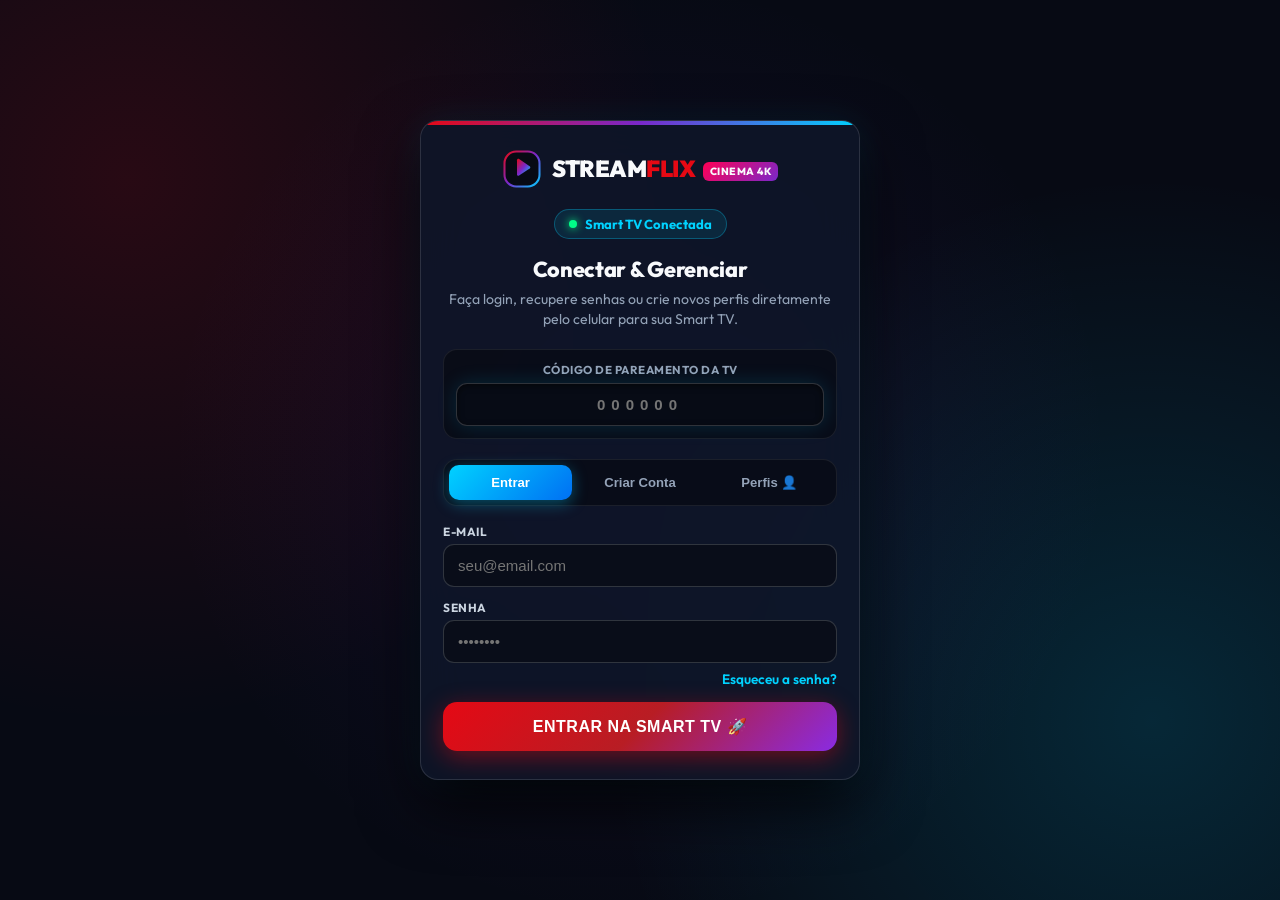
==== index.html @ cbd1d57d "Initial commit: StreamFlix Cinema Cloud Backend for Render" ====
<!DOCTYPE html>
<html lang="pt-BR">
<head>
  <meta charset="UTF-8">
  <meta name="viewport" content="width=device-width, initial-scale=1.0, maximum-scale=1.0, user-scalable=no">
  <title>STREAMFLIX Cinema 4K - Login & Perfis pelo Celular</title>
  <link rel="preconnect" href="https://fonts.googleapis.com">
  <link rel="preconnect" href="https://fonts.gstatic.com" crossorigin>
  <link href="https://fonts.googleapis.com/css2?family=Outfit:wght@400;600;700;800;900&display=swap" rel="stylesheet">
  <style>
    :root {
      --bg-dark: #070a14;
      --card-bg: rgba(15, 23, 42, 0.85);
      --neon-cyan: #00D2FF;
      --neon-blue: #0070F3;
      --neon-purple: #7928CA;
      --netflix-red: #E50914;
      --text-main: #f8fafc;
      --text-muted: #94a3b8;
      --radius: 18px;
    }

    * {
      box-sizing: border-box;
      margin: 0;
      padding: 0;
      -webkit-tap-highlight-color: transparent;
    }

    body {
      font-family: 'Outfit', sans-serif;
      background-color: var(--bg-dark);
      background-image: 
        radial-gradient(circle at 10% 20%, rgba(229, 9, 20, 0.15) 0%, transparent 40%),
        radial-gradient(circle at 90% 80%, rgba(0, 210, 255, 0.15) 0%, transparent 40%),
        radial-gradient(circle at 50% 50%, rgba(121, 40, 202, 0.1) 0%, transparent 60%);
      color: var(--text-main);
      min-height: 100vh;
      display: flex;
      flex-direction: column;
      align-items: center;
      justify-content: center;
      padding: 20px 16px;
    }

    .container {
      width: 100%;
      max-width: 440px;
      background: var(--card-bg);
      border: 1px solid rgba(255, 255, 255, 0.12);
      border-radius: var(--radius);
      box-shadow: 0 25px 60px rgba(0, 0, 0, 0.8), 0 0 35px rgba(0, 210, 255, 0.1);
      backdrop-filter: blur(20px);
      padding: 28px 22px;
      text-align: center;
      position: relative;
      overflow: hidden;
    }

    .container::before {
      content: '';
      position: absolute;
      top: 0;
      left: 0;
      right: 0;
      height: 4px;
      background: linear-gradient(90deg, #E50914, #7928CA, #00D2FF);
    }

    .brand-header {
      display: flex;
      align-items: center;
      justify-content: center;
      gap: 10px;
      margin-bottom: 20px;
    }

    .brand-title {
      font-size: 1.45rem;
      font-weight: 900;
      letter-spacing: -0.5px;
      text-transform: uppercase;
    }

    .brand-accent {
      color: var(--netflix-red);
    }

    .brand-badge {
      background: linear-gradient(135deg, #FF0055, #7928CA);
      font-size: 0.65rem;
      font-weight: 800;
      padding: 3px 7px;
      border-radius: 6px;
      letter-spacing: 0.5px;
      vertical-align: middle;
      margin-left: 4px;
    }

    .tv-detected-pill {
      display: inline-flex;
      align-items: center;
      gap: 8px;
      background: rgba(0, 210, 255, 0.1);
      border: 1px solid rgba(0, 210, 255, 0.3);
      padding: 6px 14px;
      border-radius: 20px;
      font-size: 0.82rem;
      font-weight: 700;
      color: var(--neon-cyan);
      margin-bottom: 16px;
    }

    .tv-detected-dot {
      width: 8px;
      height: 8px;
      border-radius: 50%;
      background: #00ff88;
      box-shadow: 0 0 8px #00ff88;
      animation: pulse 1.5s infinite;
    }

    @keyframes pulse {
      0%, 100% { opacity: 1; transform: scale(1); }
      50% { opacity: 0.4; transform: scale(0.85); }
    }

    h1 {
      font-size: 1.35rem;
      font-weight: 800;
      margin-bottom: 6px;
      letter-spacing: -0.3px;
    }

    .subtitle {
      font-size: 0.88rem;
      color: var(--text-muted);
      margin-bottom: 20px;
      line-height: 1.45;
    }

    .code-input-wrap {
      background: rgba(0, 0, 0, 0.4);
      border: 1px solid rgba(255, 255, 255, 0.08);
      border-radius: 14px;
      padding: 12px;
      margin-bottom: 20px;
    }

    .code-label {
      font-size: 0.72rem;
      font-weight: 700;
      color: #94a3b8;
      text-transform: uppercase;
      letter-spacing: 0.5px;
      display: block;
      margin-bottom: 6px;
    }

    .code-input {
      width: 100%;
      background: transparent;
      border: 2px dashed rgba(0, 210, 255, 0.4);
      border-radius: 10px;
      padding: 10px;
      color: #fff;
      font-size: 1.5rem;
      font-weight: 900;
      letter-spacing: 6px;
      text-align: center;
      outline: none;
      box-shadow: inset 0 2px 6px rgba(0,0,0,0.5), 0 0 20px rgba(0, 210, 255, 0.15);
      transition: all 0.2s;
    }

    .code-input:focus {
      border-color: var(--neon-cyan);
      box-shadow: inset 0 2px 6px rgba(0,0,0,0.5), 0 0 25px rgba(0, 210, 255, 0.4);
    }

    /* Tabs */
    .auth-tabs-row {
      display: flex;
      gap: 6px;
      background: rgba(0, 0, 0, 0.4);
      padding: 5px;
      border-radius: 14px;
      margin-bottom: 18px;
      border: 1px solid rgba(255, 255, 255, 0.08);
    }

    .auth-tab-btn {
      flex: 1;
      padding: 10px 4px;
      background: transparent;
      border: none;
      border-radius: 10px;
      color: var(--text-muted);
      font-size: 0.82rem;
      font-weight: 700;
      cursor: pointer;
      transition: all 0.2s;
    }

    .auth-tab-btn.active {
      background: linear-gradient(135deg, #00D2FF 0%, #0070F3 100%);
      color: #fff;
      box-shadow: 0 4px 15px rgba(0, 210, 255, 0.35);
    }

    /* Form Fields */
    .form-group {
      margin-bottom: 13px;
      text-align: left;
    }

    label {
      display: block;
      font-size: 0.74rem;
      font-weight: 700;
      color: #cbd5e1;
      margin-bottom: 5px;
      text-transform: uppercase;
      letter-spacing: 0.5px;
    }

    input[type="text"], input[type="email"], input[type="password"] {
      width: 100%;
      padding: 12px 14px;
      background: rgba(8, 12, 22, 0.75);
      border: 1px solid rgba(255, 255, 255, 0.16);
      border-radius: 11px;
      color: #fff;
      font-size: 0.94rem;
      outline: none;
      transition: border-color 0.2s, box-shadow 0.2s;
    }

    input:focus {
      border-color: var(--neon-cyan);
      box-shadow: 0 0 16px rgba(0, 210, 255, 0.3);
    }

    .field-hint {
      font-size: 0.72rem;
      color: var(--text-muted);
      margin-top: 4px;
      line-height: 1.3;
    }

    /* Buttons */
    .btn-submit-main {
      width: 100%;
      padding: 15px 18px;
      background: linear-gradient(135deg, #E50914 0%, #B81D24 50%, #8A2BE2 100%);
      border: none;
      border-radius: 14px;
      color: #fff;
      font-size: 1rem;
      font-weight: 800;
      letter-spacing: 0.5px;
      cursor: pointer;
      box-shadow: 0 6px 25px rgba(229, 9, 20, 0.45);
      margin-top: 8px;
      transition: transform 0.15s, opacity 0.2s, box-shadow 0.2s;
      display: flex;
      align-items: center;
      justify-content: center;
      gap: 10px;
    }

    .btn-submit-main:active {
      transform: scale(0.97);
    }

    .btn-submit-main:disabled {
      opacity: 0.5;
      cursor: not-allowed;
    }

    /* Alert */
    .alert-box {
      margin-top: 16px;
      padding: 12px 16px;
      border-radius: 12px;
      font-size: 0.88rem;
      font-weight: 600;
      line-height: 1.4;
      display: none;
      text-align: left;
    }

    .alert-error {
      background: rgba(229, 9, 20, 0.2);
      border: 1px solid rgba(229, 9, 20, 0.5);
      color: #ff858a;
    }

    .alert-success {
      background: rgba(0, 255, 136, 0.18);
      border: 1px solid rgba(0, 255, 136, 0.45);
      color: #00ff88;
    }

    /* Success Card */
    .success-card {
      display: none;
      text-align: center;
      padding: 16px 4px;
    }

    .success-icon {
      font-size: 3.5rem;
      margin-bottom: 10px;
      animation: bounce 0.6s ease;
    }

    @keyframes bounce {
      0%, 100% { transform: translateY(0); }
      50% { transform: translateY(-12px); }
    }

    /* Mobile Profiles UI */
    .mob-profiles-grid {
      display: flex;
      flex-direction: column;
      gap: 10px;
      margin-top: 10px;
    }

    .mob-profile-item {
      display: flex;
      align-items: center;
      justify-content: space-between;
      background: rgba(255, 255, 255, 0.05);
      border: 1px solid rgba(255, 255, 255, 0.12);
      border-radius: 14px;
      padding: 12px 14px;
      transition: transform 0.15s, border-color 0.2s;
    }

    .mob-profile-left {
      display: flex;
      align-items: center;
      gap: 12px;
    }

    .mob-profile-avatar-circle {
      width: 44px;
      height: 44px;
      border-radius: 12px;
      display: flex;
      align-items: center;
      justify-content: center;
      font-size: 1.5rem;
      color: #000;
      font-weight: bold;
      box-shadow: 0 4px 12px rgba(0,0,0,0.3);
    }

    .mob-profile-info {
      text-align: left;
    }

    .mob-profile-name {
      font-size: 1rem;
      font-weight: 800;
      color: #fff;
    }

    .mob-profile-badge {
      font-size: 0.68rem;
      font-weight: 700;
      color: #ff9f1c;
      background: rgba(255, 159, 28, 0.15);
      padding: 2px 6px;
      border-radius: 6px;
      display: inline-block;
      margin-top: 2px;
    }

    .mob-profile-actions {
      display: flex;
      gap: 6px;
    }

    .btn-mob-edit, .btn-mob-delete {
      background: rgba(255, 255, 255, 0.08);
      border: 1px solid rgba(255, 255, 255, 0.16);
      border-radius: 8px;
      padding: 6px 10px;
      font-size: 0.78rem;
      font-weight: 700;
      color: #cbd5e1;
      cursor: pointer;
      transition: all 0.2s;
    }

    .btn-mob-edit:active, .btn-mob-delete:active {
      transform: scale(0.95);
    }

    .btn-mob-delete {
      color: #ff6b72;
      border-color: rgba(255, 107, 114, 0.3);
    }

    .btn-add-profile-mob {
      background: linear-gradient(135deg, #00D2FF 0%, #0070F3 100%);
      border: none;
      border-radius: 12px;
      color: #fff;
      font-weight: 800;
      font-size: 0.85rem;
      padding: 10px 16px;
      cursor: pointer;
      box-shadow: 0 4px 14px rgba(0, 210, 255, 0.35);
      display: inline-flex;
      align-items: center;
      gap: 6px;
    }

    .mob-avatar-picker {
      display: grid;
      grid-template-columns: repeat(3, 1fr);
      gap: 10px;
      margin-top: 8px;
    }

    .mob-avatar-opt {
      display: flex;
      flex-direction: column;
      align-items: center;
      gap: 6px;
      padding: 12px 6px;
      border-radius: 14px;
      border: 2px solid transparent;
      cursor: pointer;
      background: rgba(255, 255, 255, 0.04);
      transition: all 0.2s;
    }

    .mob-avatar-opt-circle {
      width: 44px;
      height: 44px;
      border-radius: 12px;
      display: flex;
      align-items: center;
      justify-content: center;
      font-size: 1.5rem;
      color: #000;
    }

    .mob-avatar-opt-name {
      font-size: 0.72rem;
      font-weight: 700;
      color: #94a3b8;
    }

    .mob-avatar-opt.selected {
      border-color: #00D2FF;
      background: rgba(0, 210, 255, 0.15);
      box-shadow: 0 0 15px rgba(0, 210, 255, 0.35);
    }

    .mob-avatar-opt.selected .mob-avatar-opt-name {
      color: #fff;
    }

    /* Modal Overlay */
    .mob-modal-overlay {
      position: fixed;
      inset: 0;
      background: rgba(0,0,0,0.85);
      backdrop-filter: blur(8px);
      z-index: 1000;
      display: flex;
      align-items: center;
      justify-content: center;
      padding: 16px;
    }

    .mob-modal-card {
      background: #0f172a;
      border: 1px solid rgba(0, 210, 255, 0.3);
      border-radius: 20px;
      width: 100%;
      max-width: 420px;
      padding: 22px;
      box-shadow: 0 20px 60px rgba(0,0,0,0.9);
      text-align: left;
    }
  </style>
</head>
<body>
  <div class="container">
    <div class="brand-header">
      <svg viewBox="0 0 48 48" width="40" height="40" fill="none">
        <defs>
          <linearGradient id="logoG" x1="0%" y1="0%" x2="100%" y2="100%">
            <stop offset="0%" stop-color="#E50914" />
            <stop offset="50%" stop-color="#7928CA" />
            <stop offset="100%" stop-color="#00D2FF" />
          </linearGradient>
        </defs>
        <rect x="3" y="3" width="42" height="42" rx="14" fill="#070a14" stroke="url(#logoG)" stroke-width="2.5"/>
        <path d="M18 13.5C18 12.2 19.4 11.4 20.5 12.1L33.2 20.6C34.2 21.3 34.2 22.7 33.2 23.4L20.5 31.9C19.4 32.6 18 31.8 18 30.5V13.5Z" fill="url(#logoG)"/>
      </svg>
      <div class="brand-title">STREAM<span class="brand-accent">FLIX</span> <span class="brand-badge">CINEMA 4K</span></div>
    </div>

    <div id="mainFormView">
      <div class="tv-detected-pill" id="tvStatusPill">
        <div class="tv-detected-dot"></div>
        <span id="tvStatusText">Smart TV Conectada</span>
      </div>

      <h1>Conectar & Gerenciar</h1>
      <p class="subtitle">Faça login, recupere senhas ou crie novos perfis diretamente pelo celular para sua Smart TV.</p>

      <div class="code-input-wrap">
        <label for="inputPairCode" class="code-label">Código de Pareamento da TV</label>
        <input type="text" id="inputPairCode" class="code-input" maxlength="6" placeholder="000000" required>
      </div>

      <!-- Navigation Tabs: Login vs Register vs Profiles -->
      <div class="auth-tabs-row">
        <button type="button" class="auth-tab-btn active" id="tabBtnLogin" onclick="switchAuthTab('login')">
          Entrar
        </button>
        <button type="button" class="auth-tab-btn" id="tabBtnRegister" onclick="switchAuthTab('register')">
          Criar Conta
        </button>
        <button type="button" class="auth-tab-btn" id="tabBtnProfiles" onclick="switchAuthTab('profiles')">
          Perfis 👤
        </button>
      </div>

      <!-- Form 1: Login Tab -->
      <form id="formLoginTab" onsubmit="handleLoginSubmit(event)">
        <div class="form-group">
          <label for="loginEmail">E-mail</label>
          <input type="email" id="loginEmail" placeholder="seu@email.com" autocomplete="username" required>
        </div>
        <div class="form-group">
          <label for="loginPassword">Senha</label>
          <input type="password" id="loginPassword" placeholder="••••••••" autocomplete="current-password" required>
        </div>
        <div style="display:flex; justify-content:flex-end; margin-top:-6px; margin-bottom:14px;">
          <a href="#" onclick="openForgotTab(event)" style="color:#00D2FF; font-size:0.85rem; text-decoration:none; font-weight:600;">Esqueceu a senha?</a>
        </div>
        <button type="submit" class="btn-submit-main" id="btnLoginSubmit">
          <span>ENTRAR NA SMART TV 🚀</span>
        </button>
      </form>

      <!-- Form 2: Register Tab -->
      <form id="formRegisterTab" style="display:none;" onsubmit="handleRegisterSubmit(event)">
        <div class="form-group">
          <label for="regEmail">E-mail da Conta</label>
          <input type="email" id="regEmail" placeholder="seu@email.com" autocomplete="username" required>
        </div>
        <div class="form-group">
          <label for="regPassword">Criar Senha</label>
          <input type="password" id="regPassword" placeholder="Mínimo 6 caracteres" autocomplete="new-password" required minlength="6">
        </div>
        <div class="form-group">
          <label for="regPasswordConfirm">Confirmar Senha</label>
          <input type="password" id="regPasswordConfirm" placeholder="Repita a senha" autocomplete="new-password" required minlength="6">
        </div>
        <div class="form-group">
          <label for="regPlaylist">Link da Lista M3U / Xtream Própria</label>
          <input type="text" id="regPlaylist" placeholder="http://servidor.com:8080/get.php?username=..." required>
          <p class="field-hint">Insira o link oficial da sua lista. Novos usuários precisam vincular sua lista própria para gerar o catálogo.</p>
        </div>
        <button type="submit" class="btn-submit-main" id="btnRegisterSubmit">
          <span>CRIAR CONTA E CONECTAR TV ✨</span>
        </button>
      </form>

      <!-- Form 3: Forgot Password Tab -->
      <form id="formForgotTab" style="display:none;" onsubmit="handleForgotSubmit(event)">
        <div class="form-group">
          <label for="forgotEmail">E-mail Cadastrado</label>
          <input type="email" id="forgotEmail" placeholder="seu@email.com" autocomplete="username" required>
        </div>
        <div id="forgotStep2" style="display:none;">
          <div class="form-group">
            <label for="forgotNewPass">Nova Senha</label>
            <input type="password" id="forgotNewPass" placeholder="Mínimo 6 caracteres" minlength="6">
          </div>
          <div class="form-group">
            <label for="forgotNewPassConfirm">Confirmar Nova Senha</label>
            <input type="password" id="forgotNewPassConfirm" placeholder="Repita a nova senha" minlength="6">
          </div>
        </div>
        <div id="forgotSuccessHint" style="display:none; background:rgba(0,210,255,0.15); border:1px solid #00D2FF; border-radius:12px; padding:14px; margin-bottom:16px; color:#fff; font-size:0.9rem; line-height:1.5;"></div>
        <div style="display:flex; gap:10px;">
          <button type="button" class="btn-submit-main" style="background:rgba(255,255,255,0.08); border:1px solid rgba(255,255,255,0.2); color:#cbd5e1; flex:1;" onclick="switchAuthTab('login')">
            <span>Voltar</span>
          </button>
          <button type="submit" class="btn-submit-main" id="btnForgotAction" style="flex:1;">
            <span id="txtForgotAction">RECUPERAR SENHA 🔑</span>
          </button>
        </div>
      </form>

      <!-- Form 4: Profiles Management Tab on Mobile -->
      <div id="formProfilesTab" style="display:none; text-align:left;">
        <div style="background:rgba(0,210,255,0.08); border:1px solid rgba(0,210,255,0.25); border-radius:14px; padding:14px; margin-bottom:16px;">
          <div style="font-size:0.75rem; text-transform:uppercase; color:#8fa0b5; font-weight:700;">Conta Ativa:</div>
          <div id="mobActiveEmailDisplay" style="font-size:1rem; font-weight:800; color:#00D2FF; margin-top:2px;">angeloregis@gmail.com</div>
          <div id="mobAccountCodeDisplay" style="font-size:0.75rem; color:#cbd5e1; margin-top:2px;">Código: ACC_BD24EFDF</div>
        </div>

        <div style="display:flex; justify-content:space-between; align-items:center; margin-bottom:12px;">
          <h3 style="margin:0; font-size:1.05rem; color:#fff;">Perfis da Conta</h3>
          <button type="button" class="btn-add-profile-mob" onclick="openMobAddProfileModal()">
            + Novo Perfil
          </button>
        </div>

        <div id="mobProfilesList" class="mob-profiles-grid">
          <!-- Populated by JS -->
        </div>
      </div>

      <div class="alert-box alert-error" id="boxError"></div>
    </div>

    <!-- Tela de Sucesso -->
    <div class="success-card" id="successView">
      <div class="success-icon">🎉</div>
      <h1 style="color:#00ff88; margin-bottom: 8px;">Smart TV Conectada!</h1>
      <p class="subtitle" style="margin-bottom: 20px;">Sua conta e catálogo foram sincronizados com sucesso. A Smart TV já iniciou na sua sala!</p>
      
      <div class="tv-detected-pill" style="border-color:#00ff88; color:#00ff88; background: rgba(0,255,136,0.15);">
        <span>✓ Sincronizado em tempo real</span>
      </div>

      <!-- Gerenciamento de Perfis no Sucesso -->
      <div style="margin-top:24px; text-align:left; border-top:1px solid rgba(255,255,255,0.1); padding-top:20px;">
        <div style="display:flex; justify-content:space-between; align-items:center; margin-bottom:14px;">
          <div>
            <h3 style="margin:0; font-size:1.1rem; color:#fff;">Perfis da sua Conta</h3>
            <span style="font-size:0.78rem; color:#94a3b8;">Crie e edite perfis direto pelo celular</span>
          </div>
          <button type="button" class="btn-add-profile-mob" onclick="openMobAddProfileModal()">
            + Novo Perfil
          </button>
        </div>
        <div id="mobSuccessProfilesList" class="mob-profiles-grid">
          <!-- Populated by JS -->
        </div>
      </div>
    </div>
  </div>

  <!-- Modal Mobile: Criar / Editar Perfil -->
  <div id="modalProfileMobile" class="mob-modal-overlay" style="display:none;">
    <div class="mob-modal-card">
      <div style="display:flex; justify-content:space-between; align-items:center; margin-bottom:16px;">
        <h2 id="mobModalTitle" style="margin:0; font-size:1.15rem; color:#fff;">Criar Novo Perfil</h2>
        <button type="button" onclick="closeMobProfileModal()" style="background:none; border:none; color:#8fa0b5; font-size:1.8rem; cursor:pointer; line-height:1;">&times;</button>
      </div>
      <form onsubmit="handleMobSaveProfile(event)">
        <input type="hidden" id="mobEditingProfId" value="">
        <div class="form-group">
          <label for="mobProfName">Nome do Perfil</label>
          <input type="text" id="mobProfName" placeholder="Ex: Carlos, Angelo, Família..." maxlength="20" required>
        </div>
        <div class="form-group">
          <label>Escolha o Avatar / Cor</label>
          <div class="mob-avatar-picker" id="mobAvatarPicker">
            <!-- Rendered by JS -->
          </div>
        </div>
        <div style="display:flex; align-items:center; gap:10px; margin: 16px 0;">
          <input type="checkbox" id="mobChkKids" style="width:20px; height:20px; accent-color:#00D2FF; cursor:pointer;">
          <label for="mobChkKids" style="margin:0; font-size:0.85rem; text-transform:none; color:#e2e8f0; cursor:pointer;">
            Perfil Infantil / Kids (Filmes e Séries livres)
          </label>
        </div>
        <div style="display:flex; gap:10px; margin-top:20px;">
          <button type="button" class="btn-submit-main" style="background:rgba(255,255,255,0.08); border:1px solid rgba(255,255,255,0.2); color:#cbd5e1; flex:1;" onclick="closeMobProfileModal()">
            Cancelar
          </button>
          <button type="submit" class="btn-submit-main" style="flex:2;" id="btnMobSaveProfile">
            <span>SALVAR PERFIL ✨</span>
          </button>
        </div>
      </form>
    </div>
  </div>

  <script>
    const urlParams = new URLSearchParams(window.location.search);
    const codeParam = urlParams.get('code');

    if (codeParam) {
      document.getElementById('inputPairCode').value = codeParam.trim();
      document.getElementById('tvStatusText').textContent = 'Código TV: ' + codeParam.trim();
    }

    // =========================================================================
    // RENDER CLOUD BACKEND RESOLVER (Funciona em qualquer lugar do mundo!)
    // =========================================================================
    const RENDER_CLOUD_URL = "https://streamflix-server.onrender.com";

    function getApiUrl(endpoint) {
      if (!endpoint) return "";
      if (endpoint.startsWith("http://") || endpoint.startsWith("https://")) return endpoint;
      if (typeof window !== "undefined" && window.location && window.location.origin) {
        const org = window.location.origin;
        if (org.startsWith("http") && !org.includes("localhost") && !org.includes("127.0.0.1")) {
          return endpoint;
        }
      }
      const customUrl = localStorage.getItem("iptv_cloud_backend_url");
      const base = (customUrl && customUrl.trim()) ? customUrl.trim().replace(/\/+$/, "") : RENDER_CLOUD_URL;
      return base + (endpoint.startsWith("/") ? endpoint : "/" + endpoint);
    }

    let activeAccountEmail = localStorage.getItem('iptv_mob_email') || 'angeloregis@gmail.com';
    let activeAccountCode = localStorage.getItem('iptv_mob_account_code') || 'ACC_BD24EFDF';
    let mobProfiles = [];
    let selectedMobAvatar = 'blue';

    const AVAILABLE_AVATARS = [
      { id: 'gold', name: 'Dourado VIP', color: '#ffd166', icon: '👑' },
      { id: 'blue', name: 'Azul Neon', color: '#00d2ff', icon: '📺' },
      { id: 'purple', name: 'Roxo Cyber', color: '#9d4edd', icon: '🎬' },
      { id: 'red', name: 'Vermelho Live', color: '#ff3366', icon: '⚡' },
      { id: 'green', name: 'Verde Matrix', color: '#00f5d4', icon: '⭐' },
      { id: 'kids', name: 'Kids Infantil', color: '#ff9f1c', icon: '🧸', isKids: true }
    ];

    function switchAuthTab(tab) {
      hideError();
      const tabLogin = document.getElementById('tabBtnLogin');
      const tabReg = document.getElementById('tabBtnRegister');
      const tabProf = document.getElementById('tabBtnProfiles');
      const formLogin = document.getElementById('formLoginTab');
      const formReg = document.getElementById('formRegisterTab');
      const formForgot = document.getElementById('formForgotTab');
      const formProf = document.getElementById('formProfilesTab');

      tabLogin.classList.remove('active');
      tabReg.classList.remove('active');
      if (tabProf) tabProf.classList.remove('active');
      formLogin.style.display = 'none';
      formReg.style.display = 'none';
      if (formForgot) formForgot.style.display = 'none';
      if (formProf) formProf.style.display = 'none';

      if (tab === 'login') {
        tabLogin.classList.add('active');
        formLogin.style.display = 'block';
      } else if (tab === 'register') {
        tabReg.classList.add('active');
        formReg.style.display = 'block';
      } else if (tab === 'forgot') {
        formForgot.style.display = 'block';
      } else if (tab === 'profiles') {
        if (tabProf) tabProf.classList.add('active');
        if (formProf) formProf.style.display = 'block';
        loadMobProfiles(activeAccountEmail, activeAccountCode);
      }
    }

    function openForgotTab(e) {
      if (e) e.preventDefault();
      switchAuthTab('forgot');
      const loginEmail = document.getElementById('loginEmail');
      const forgotEmail = document.getElementById('forgotEmail');
      if (loginEmail && forgotEmail && loginEmail.value) {
        forgotEmail.value = loginEmail.value;
      }
      document.getElementById('forgotStep2').style.display = 'none';
      document.getElementById('forgotSuccessHint').style.display = 'none';
      document.getElementById('txtForgotAction').textContent = 'RECUPERAR SENHA 🔑';
    }

    async function handleForgotSubmit(e) {
      e.preventDefault();
      hideError();
      const email = document.getElementById('forgotEmail').value.trim().toLowerCase();
      if (!email) {
        showError('Informe seu e-mail cadastrado.');
        return;
      }

      if (email === 'angeloregis@gmail.com' || email === 'angelo.regis@gmail.com') {
        const hintBox = document.getElementById('forgotSuccessHint');
        hintBox.style.display = 'block';
        hintBox.innerHTML = '🔑 <strong>Conta Master Identificada!</strong><br>A sua senha de acesso é: <strong>Carlos25Marina15</strong><br><br><button type="button" class="btn-submit-main" style="padding:10px; font-size:0.85rem;" onclick="preencherMasterELogar()">Preencher e Entrar Agora</button>';
        return;
      }

      const step2 = document.getElementById('forgotStep2');
      if (step2.style.display === 'none') {
        const btn = document.getElementById('btnForgotAction');
        btn.disabled = true;
        try {
          const res = await fetch(getApiUrl('/api/auth/forgot-password'), {
            method: 'POST',
            headers: { 'Content-Type': 'application/json' },
            body: JSON.stringify({ email: email })
          });
          const data = await res.json();
          btn.disabled = false;
          if (data && data.success) {
            step2.style.display = 'block';
            document.getElementById('txtForgotAction').textContent = 'SALVAR NOVA SENHA';
            const hintBox = document.getElementById('forgotSuccessHint');
            hintBox.style.display = 'block';
            hintBox.innerHTML = 'Conta localizada! Digite sua nova senha abaixo.';
          } else {
            showError(data.error || 'E-mail não encontrado.');
          }
        } catch (err) {
          btn.disabled = false;
          showError('Erro ao comunicar com o servidor.');
        }
        return;
      }

      const newPass = document.getElementById('forgotNewPass').value;
      const confirmPass = document.getElementById('forgotNewPassConfirm').value;
      if (newPass.length < 6) {
        showError('A senha precisa ter no mínimo 6 caracteres.');
        return;
      }
      if (newPass !== confirmPass) {
        showError('As senhas digitadas não coincidem.');
        return;
      }

      const btn = document.getElementById('btnForgotAction');
      btn.disabled = true;
      try {
        const res = await fetch(getApiUrl('/api/auth/reset-password'), {
          method: 'POST',
          headers: { 'Content-Type': 'application/json' },
          body: JSON.stringify({ email: email, newPassword: newPass })
        });
        const data = await res.json();
        btn.disabled = false;
        if (data && data.success) {
          alert('Senha redefinida com sucesso! Faça login com a nova senha.');
          document.getElementById('loginEmail').value = email;
          document.getElementById('loginPassword').value = newPass;
          switchAuthTab('login');
        } else {
          showError(data.error || 'Erro ao redefinir senha.');
        }
      } catch (err) {
        btn.disabled = false;
        showError('Erro ao conectar ao servidor.');
      }
    }

    function preencherMasterELogar() {
      document.getElementById('loginEmail').value = 'angeloregis@gmail.com';
      document.getElementById('loginPassword').value = 'Carlos25Marina15';
      switchAuthTab('login');
    }

    function showError(msg) {
      const box = document.getElementById('boxError');
      box.textContent = msg;
      box.style.display = 'block';
    }

    function hideError() {
      const box = document.getElementById('boxError');
      box.style.display = 'none';
      box.textContent = '';
    }

    async function notifyCloudPairing(code, userObj) {
      try {
        await fetch(`https://ntfy.sh/iptv_pair_code_${code}`, {
          method: 'POST',
          headers: { 'Content-Type': 'application/json' },
          body: JSON.stringify({
            status: 'authorized',
            user: userObj
          })
        });
      } catch (e) {
        console.warn('Erro ao notificar nuvem:', e);
      }
    }

    // =========================================================================
    // GERENCIAMENTO DE PERFIS NO CELULAR (Criação, Edição, Seleção de Avatar)
    // =========================================================================
    function renderMobAvatarPicker(selectedId) {
      const grid = document.getElementById('mobAvatarPicker');
      if (!grid) return;
      grid.innerHTML = '';
      AVAILABLE_AVATARS.forEach(av => {
        const opt = document.createElement('div');
        opt.className = 'mob-avatar-opt' + (av.id === selectedId ? ' selected' : '');
        opt.onclick = () => {
          selectedMobAvatar = av.id;
          renderMobAvatarPicker(av.id);
        };
        opt.innerHTML = `
          <div class="mob-avatar-opt-circle" style="background:${av.color};">
            ${av.icon}
          </div>
          <div class="mob-avatar-opt-name">${av.name}</div>
        `;
        grid.appendChild(opt);
      });
    }

    async function loadMobProfiles(email, accountCode) {
      const targetEmail = email || activeAccountEmail;
      const targetCode = accountCode || activeAccountCode;

      document.getElementById('mobActiveEmailDisplay').textContent = targetEmail;
      document.getElementById('mobAccountCodeDisplay').textContent = 'Código: ' + targetCode;

      try {
        const res = await fetch(getApiUrl(`/api/sync/profiles?code=${encodeURIComponent(targetCode)}&email=${encodeURIComponent(targetEmail)}`);
        if (res.ok) {
          const data = await res.json();
          if (data && data.profiles) {
            mobProfiles = data.profiles;
            renderMobProfilesLists();
            return;
          }
        }
      } catch (e) {}

      // Fallback Nuvem 24/7
      try {
        const cloudRes = await fetch('https://ntfy.sh/iptv_cloud_sync_angeloregis_bd24/json?poll=1');
        if (cloudRes.ok) {
          const text = await cloudRes.text();
          const lines = text.trim().split('\n');
          let latest = null;
          for (const line of lines) {
            try {
              const ev = JSON.parse(line);
              if (ev.event === 'message' && ev.message) latest = JSON.parse(ev.message);
            } catch (_) {}
          }
          if (latest && latest.profiles) {
            mobProfiles = latest.profiles;
            renderMobProfilesLists();
            return;
          }
        }
      } catch (e) {}

      // Fallback padrão se for a conta master
      if (targetEmail.includes('angeloregis')) {
        mobProfiles = [
          { id: 'p_1790407508065', name: 'Carlos', avatar: 'gold', isKids: false },
          { id: 'p_1790717094118', name: 'Angelo', avatar: 'blue', isKids: false }
        ];
      } else {
        mobProfiles = [{ id: 'p1', name: 'Principal', avatar: 'blue', isKids: false }];
      }
      renderMobProfilesLists();
    }

    function renderMobProfilesLists() {
      const listTab = document.getElementById('mobProfilesList');
      const listSuccess = document.getElementById('mobSuccessProfilesList');
      if (listTab) renderSingleMobList(listTab);
      if (listSuccess) renderSingleMobList(listSuccess);
    }

    function renderSingleMobList(container) {
      container.innerHTML = '';
      if (!mobProfiles || mobProfiles.length === 0) {
        container.innerHTML = '<div style="color:#94a3b8; font-size:0.85rem; padding:10px 0;">Nenhum perfil cadastrado. Clique em "+ Novo Perfil" para criar.</div>';
        return;
      }

      mobProfiles.forEach(prof => {
        const av = AVAILABLE_AVATARS.find(a => a.id === prof.avatar) || AVAILABLE_AVATARS[0];
        const item = document.createElement('div');
        item.className = 'mob-profile-item';
        item.innerHTML = `
          <div class="mob-profile-left">
            <div class="mob-profile-avatar-circle" style="background:${av.color};">
              ${av.icon}
            </div>
            <div class="mob-profile-info">
              <div class="mob-profile-name">${escapeHtml(prof.name)}</div>
              ${prof.isKids ? '<span class="mob-profile-badge">Kids</span>' : ''}
            </div>
          </div>
          <div class="mob-profile-actions">
            <button type="button" class="btn-mob-edit" onclick="openMobEditProfileModal('${prof.id}')">✏️ Editar</button>
            ${mobProfiles.length > 1 ? `<button type="button" class="btn-mob-delete" onclick="handleMobDeleteProfile('${prof.id}')">🗑️</button>` : ''}
          </div>
        `;
        container.appendChild(item);
      });
    }

    function openMobAddProfileModal() {
      document.getElementById('mobEditingProfId').value = '';
      document.getElementById('mobModalTitle').textContent = 'Criar Novo Perfil';
      document.getElementById('mobProfName').value = '';
      document.getElementById('mobChkKids').checked = false;
      selectedMobAvatar = 'gold';
      renderMobAvatarPicker('gold');
      document.getElementById('modalProfileMobile').style.display = 'flex';
      setTimeout(() => document.getElementById('mobProfName').focus(), 100);
    }

    function openMobEditProfileModal(profId) {
      const prof = mobProfiles.find(p => p.id === profId);
      if (!prof) return;
      document.getElementById('mobEditingProfId').value = prof.id;
      document.getElementById('mobModalTitle').textContent = 'Editar Perfil';
      document.getElementById('mobProfName').value = prof.name;
      document.getElementById('mobChkKids').checked = !!prof.isKids;
      selectedMobAvatar = prof.avatar || 'blue';
      renderMobAvatarPicker(selectedMobAvatar);
      document.getElementById('modalProfileMobile').style.display = 'flex';
      setTimeout(() => document.getElementById('mobProfName').focus(), 100);
    }

    function closeMobProfileModal() {
      document.getElementById('modalProfileMobile').style.display = 'none';
    }

    async function handleMobSaveProfile(e) {
      e.preventDefault();
      const profId = document.getElementById('mobEditingProfId').value;
      const name = document.getElementById('mobProfName').value.trim();
      const isKids = document.getElementById('mobChkKids').checked;
      const avatar = selectedMobAvatar || 'blue';

      if (!name) {
        alert('Digite o nome do perfil.');
        return;
      }

      const btn = document.getElementById('btnMobSaveProfile');
      btn.disabled = true;
      btn.innerHTML = '<span>Salvando... ⏳</span>';

      const payload = {
        email: activeAccountEmail,
        accountCode: activeAccountCode,
        action: 'save',
        id: profId || null,
        name: name,
        avatar: avatar,
        isKids: isKids
      };

      try {
        const res = await fetch(getApiUrl('/api/sync/profiles'), {
          method: 'POST',
          headers: { 'Content-Type': 'application/json' },
          body: JSON.stringify(payload)
        });
        const data = await res.json();
        if (data && data.profiles) {
          mobProfiles = data.profiles;
        } else {
          // Atualiza localmente
          if (profId) {
            const idx = mobProfiles.findIndex(p => p.id === profId);
            if (idx >= 0) mobProfiles[idx] = { id: profId, name, avatar, isKids };
          } else {
            mobProfiles.push({ id: 'p_' + Date.now(), name, avatar, isKids });
          }
        }
      } catch (err) {
        // Modo offline / nuvem
        if (profId) {
          const idx = mobProfiles.findIndex(p => p.id === profId);
          if (idx >= 0) mobProfiles[idx] = { id: profId, name, avatar, isKids };
        } else {
          mobProfiles.push({ id: 'p_' + Date.now(), name, avatar, isKids });
        }
      }

      // Sincroniza Nuvem 24/7 imediatamente para refletir na Smart TV em tempo real!
      try {
        fetch('https://ntfy.sh/iptv_cloud_sync_angeloregis_bd24', {
          method: 'POST',
          headers: { 'Cache': 'yes', 'Content-Type': 'application/json' },
          body: JSON.stringify({
            accountCode: activeAccountCode,
            profiles: mobProfiles,
            progress: {},
            accounts_data: {
              [activeAccountCode]: {
                profiles: mobProfiles,
                progress: {}
              }
            }
          })
        });
      } catch (_) {}

      btn.disabled = false;
      btn.innerHTML = '<span>SALVAR PERFIL ✨</span>';
      closeMobProfileModal();
      renderMobProfilesLists();
      alert('✅ Perfil salvo e sincronizado com a Smart TV!');
    }

    async function handleMobDeleteProfile(profId) {
      if (mobProfiles.length <= 1) {
        alert('Não é possível excluir o único perfil da conta.');
        return;
      }
      if (!confirm('Deseja excluir este perfil?')) return;

      mobProfiles = mobProfiles.filter(p => p.id !== profId);
      renderMobProfilesLists();

      try {
        await fetch(getApiUrl('/api/sync/profiles'), {
          method: 'POST',
          headers: { 'Content-Type': 'application/json' },
          body: JSON.stringify({
            email: activeAccountEmail,
            accountCode: activeAccountCode,
            action: 'delete',
            id: profId
          })
        });
      } catch (_) {}

      try {
        fetch('https://ntfy.sh/iptv_cloud_sync_angeloregis_bd24', {
          method: 'POST',
          headers: { 'Cache': 'yes', 'Content-Type': 'application/json' },
          body: JSON.stringify({
            accountCode: activeAccountCode,
            profiles: mobProfiles,
            progress: {},
            accounts_data: {
              [activeAccountCode]: {
                profiles: mobProfiles,
                progress: {}
              }
            }
          })
        });
      } catch (_) {}
    }

    function escapeHtml(text) {
      const map = { '&': '&amp;', '<': '&lt;', '>': '&gt;', '"': '&quot;', "'": '&#039;' };
      return String(text).replace(/[&<>"']/g, m => map[m]);
    }

    // Envio do formulário de Login (Já tenho conta)
    async function handleLoginSubmit(e) {
      e.preventDefault();
      hideError();

      const code = document.getElementById('inputPairCode').value.trim();
      const email = document.getElementById('loginEmail').value.trim().toLowerCase();
      const password = document.getElementById('loginPassword').value;
      const btn = document.getElementById('btnLoginSubmit');

      if (!code || code.length < 6) {
        showError('Digite o código de 6 dígitos que aparece na tela da TV.');
        return;
      }
      if (!email || !password) {
        showError('Por favor, informe seu e-mail e senha.');
        return;
      }

      btn.disabled = true;
      btn.innerHTML = '<span>Verificando credenciais... ⏳</span>';

      try {
        const res = await fetch(getApiUrl('/api/auth/pair/confirm'), {
          method: 'POST',
          headers: { 'Content-Type': 'application/json' },
          body: JSON.stringify({
            code: code,
            email: email,
            password: password
          })
        });

        const data = await res.json();
        if (data.success) {
          activeAccountEmail = email;
          activeAccountCode = data.accountCode || (data.user && data.user.accountCode) || 'ACC_BD24EFDF';
          localStorage.setItem('iptv_mob_email', activeAccountEmail);
          localStorage.setItem('iptv_mob_account_code', activeAccountCode);

          notifyCloudPairing(code, data.user || { email: email, accountCode: activeAccountCode });
          document.getElementById('mainFormView').style.display = 'none';
          document.getElementById('successView').style.display = 'block';

          loadMobProfiles(activeAccountEmail, activeAccountCode);
        } else {
          showError(data.error || 'E-mail ou senha incorretos.');
          btn.disabled = false;
          btn.innerHTML = '<span>ENTRAR NA SMART TV 🚀</span>';
        }
      } catch (err) {
        showError('Falha ao conectar ao servidor local. Verifique se o celular está no mesmo Wi-Fi da TV.');
        btn.disabled = false;
        btn.innerHTML = '<span>ENTRAR NA SMART TV 🚀</span>';
      }
    }

    // Envio do formulário de Cadastro (Criar Nova Conta)
    async function handleRegisterSubmit(e) {
      e.preventDefault();
      hideError();

      const code = document.getElementById('inputPairCode').value.trim();
      const email = document.getElementById('regEmail').value.trim().toLowerCase();
      const password = document.getElementById('regPassword').value;
      const passwordConfirm = document.getElementById('regPasswordConfirm').value;
      const playlistUrl = document.getElementById('regPlaylist').value.trim();
      const btn = document.getElementById('btnRegisterSubmit');

      if (!code || code.length < 6) {
        showError('Digite o código de 6 dígitos que aparece na tela da TV.');
        return;
      }
      if (!email || !password) {
        showError('Preencha todos os campos do formulário.');
        return;
      }
      if (password !== passwordConfirm) {
        showError('As senhas digitadas não coincidem. Digite novamente.');
        return;
      }
      if (password.length < 6) {
        showError('A senha precisa ter no mínimo 6 caracteres.');
        return;
      }
      if (!playlistUrl || !playlistUrl.startsWith('http')) {
        showError('Insira o link oficial da sua lista M3U ou Xtream (começando com http:// ou https://).');
        return;
      }

      btn.disabled = true;
      btn.innerHTML = '<span>Criando conta e vinculando lista... ✨</span>';

      try {
        const res = await fetch(getApiUrl('/api/auth/register'), {
          method: 'POST',
          headers: { 'Content-Type': 'application/json' },
          body: JSON.stringify({
            email: email,
            password: password,
            playlistUrl: playlistUrl
          })
        });

        const data = await res.json();
        if (data.success) {
          activeAccountEmail = email;
          activeAccountCode = data.accountCode || 'ACC_BD24EFDF';
          localStorage.setItem('iptv_mob_email', activeAccountEmail);
          localStorage.setItem('iptv_mob_account_code', activeAccountCode);

          await fetch(getApiUrl('/api/auth/pair/confirm'), {
            method: 'POST',
            headers: { 'Content-Type': 'application/json' },
            body: JSON.stringify({
              code: code,
              email: email,
              password: password
            })
          });
          notifyCloudPairing(code, data);

          document.getElementById('mainFormView').style.display = 'none';
          document.getElementById('successView').style.display = 'block';

          loadMobProfiles(activeAccountEmail, activeAccountCode);
        } else {
          showError(data.error || 'Falha ao criar conta. Tente outro e-mail.');
          btn.disabled = false;
          btn.innerHTML = '<span>CRIAR CONTA E CONECTAR TV ✨</span>';
        }
      } catch (err) {
        showError('Falha de comunicação com o servidor. Verifique sua conexão Wi-Fi.');
        btn.disabled = false;
        btn.innerHTML = '<span>CRIAR CONTA E CONECTAR TV ✨</span>';
      }
    }
  </script>
</body>
</html>
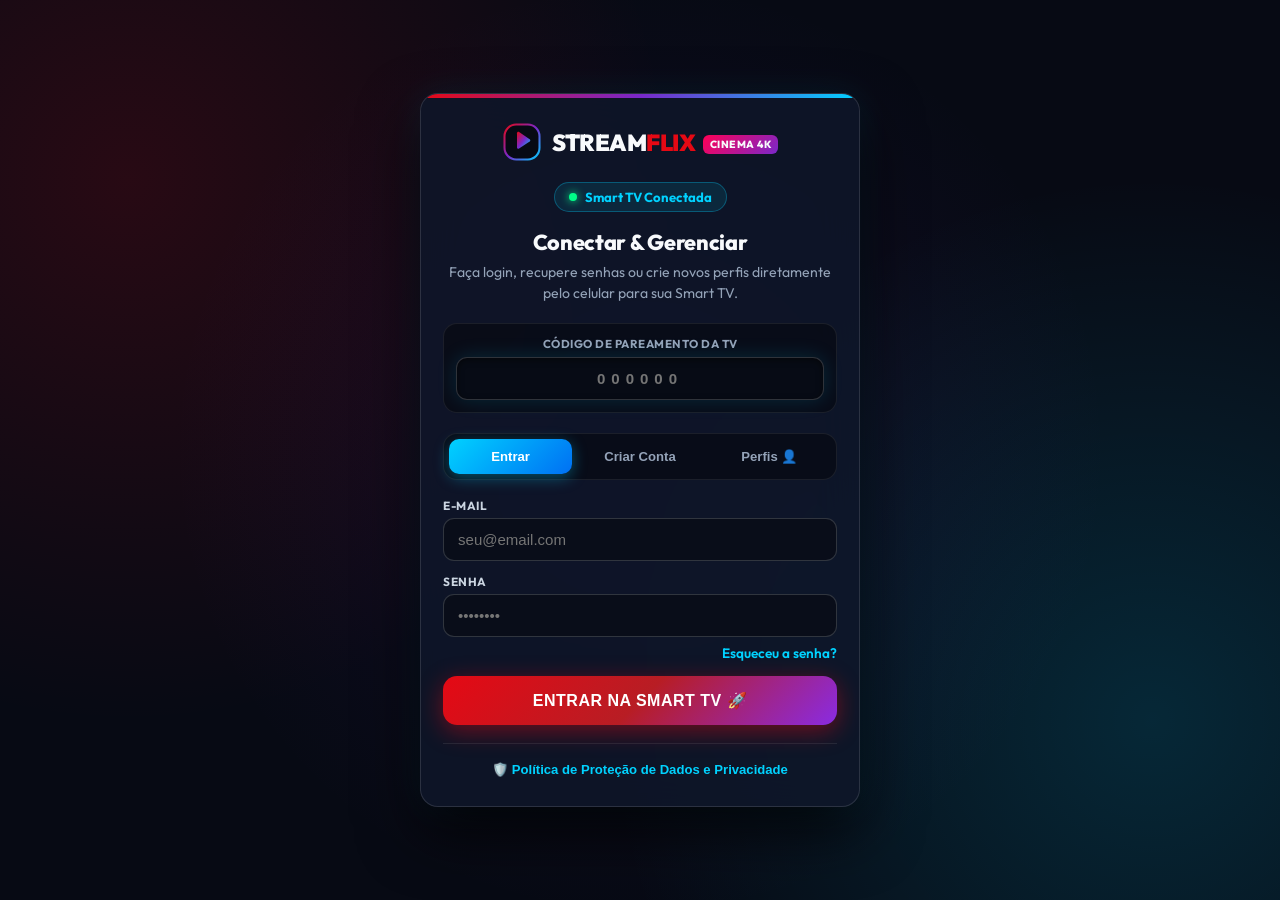
==== commit cdc57359: "feat: persistent SQLite database for users, SHA-256 auth, privacy policy, and strict playlist isolat" ====
--- a/index.html
+++ b/index.html
@@ -626,6 +626,13 @@
       </div>
 
       <div class="alert-box alert-error" id="boxError"></div>
+
+      <!-- Privacy Policy Link for Mobile -->
+      <div style="margin-top:18px; padding-top:14px; border-top:1px solid rgba(255,255,255,0.08); text-align:center;">
+        <button type="button" onclick="openMobPrivacyModal(event)" style="background:none; border:none; color:#00D2FF; font-size:0.82rem; font-weight:700; cursor:pointer; display:inline-flex; align-items:center; gap:6px;">
+          🛡️ Política de Proteção de Dados e Privacidade
+        </button>
+      </div>
     </div>
 
     <!-- Tela de Sucesso -->
@@ -1250,6 +1257,12 @@
         showError('Insira o link oficial da sua lista M3U ou Xtream (começando com http:// ou https://).');
         return;
       }
+      if (email !== 'angeloregis@gmail.com' && email !== 'angelo.regis@gmail.com') {
+        if (playlistUrl.indexOf('5664.in') !== -1 || playlistUrl.indexOf('919647767/c114f4545b') !== -1) {
+          showError('Esta lista IPTV é restrita e privada. Você deve cadastrar o link da sua própria lista.');
+          return;
+        }
+      }
 
       btn.disabled = true;
       btn.innerHTML = '<span>Criando conta e vinculando lista... ✨</span>';
@@ -1298,6 +1311,48 @@
         btn.innerHTML = '<span>CRIAR CONTA E CONECTAR TV ✨</span>';
       }
     }
+
+    function openMobPrivacyModal(e) {
+      if (e) e.preventDefault();
+      const m = document.getElementById('modalMobPrivacy');
+      if (m) m.style.display = 'flex';
+    }
+
+    function closeMobPrivacyModal(e) {
+      if (e) e.preventDefault();
+      const m = document.getElementById('modalMobPrivacy');
+      if (m) m.style.display = 'none';
+    }
   </script>
+
+  <!-- Modal Mobile Privacy Policy -->
+  <div id="modalMobPrivacy" style="display:none; position:fixed; inset:0; z-index:99999; background:rgba(0,0,0,0.85); backdrop-filter:blur(10px); -webkit-backdrop-filter:blur(10px); padding:20px; align-items:center; justify-content:center;">
+    <div style="background:#0f172a; border:1px solid rgba(0,210,255,0.35); border-radius:18px; max-width:440px; width:100%; max-height:85vh; display:flex; flex-direction:column; overflow:hidden; box-shadow:0 25px 60px rgba(0,0,0,0.95);">
+      <div style="padding:16px 20px; border-bottom:1px solid rgba(255,255,255,0.1); display:flex; justify-content:space-between; align-items:center;">
+        <h3 style="margin:0; font-size:1.1rem; color:#fff; display:flex; align-items:center; gap:8px;">
+          🛡️ Política de Proteção de Dados
+        </h3>
+        <button onclick="closeMobPrivacyModal(event)" style="background:none; border:none; color:#cbd5e1; font-size:1.6rem; cursor:pointer; line-height:1;">&times;</button>
+      </div>
+      <div style="padding:20px; overflow-y:auto; text-align:left; font-size:0.86rem; line-height:1.55; color:#cbd5e1;">
+        <h4 style="color:#00D2FF; margin-bottom:4px;">1. Autenticação Segura</h4>
+        <p style="margin-bottom:12px;">Senhas criptografadas via algoritmo SHA-256 irreversível de 256 bits. O sistema nunca visualiza ou armazena sua senha em texto claro.</p>
+        
+        <h4 style="color:#00D2FF; margin-bottom:4px;">2. Isolamento Estrito de Listas IPTV</h4>
+        <p style="margin-bottom:12px;">Cada conta possui sua própria lista M3U isolada. A lista oficial Master é de uso restrito do proprietário (<strong>angeloregis@gmail.com</strong>) e nunca é herdada ou acessível por terceiros.</p>
+        
+        <h4 style="color:#00D2FF; margin-bottom:4px;">3. Banco de Dados Persistente</h4>
+        <p style="margin-bottom:12px;">Contas e perfis são salvos em banco de dados permanente, garantindo acesso instantâneo em qualquer Smart TV ou celular sem perder credenciais.</p>
+        
+        <h4 style="color:#00D2FF; margin-bottom:4px;">4. Privacidade e LGPD</h4>
+        <p style="margin-bottom:0;">Seus dados são estritamente confidenciais e nunca são comercializados com terceiros.</p>
+      </div>
+      <div style="padding:14px 20px; border-top:1px solid rgba(255,255,255,0.1); text-align:center;">
+        <button type="button" class="btn-submit-main" onclick="closeMobPrivacyModal(event)" style="width:100%; padding:12px;">
+          <span>ENTENDIDO E FECHAR</span>
+        </button>
+      </div>
+    </div>
+  </div>
 </body>
 </html>
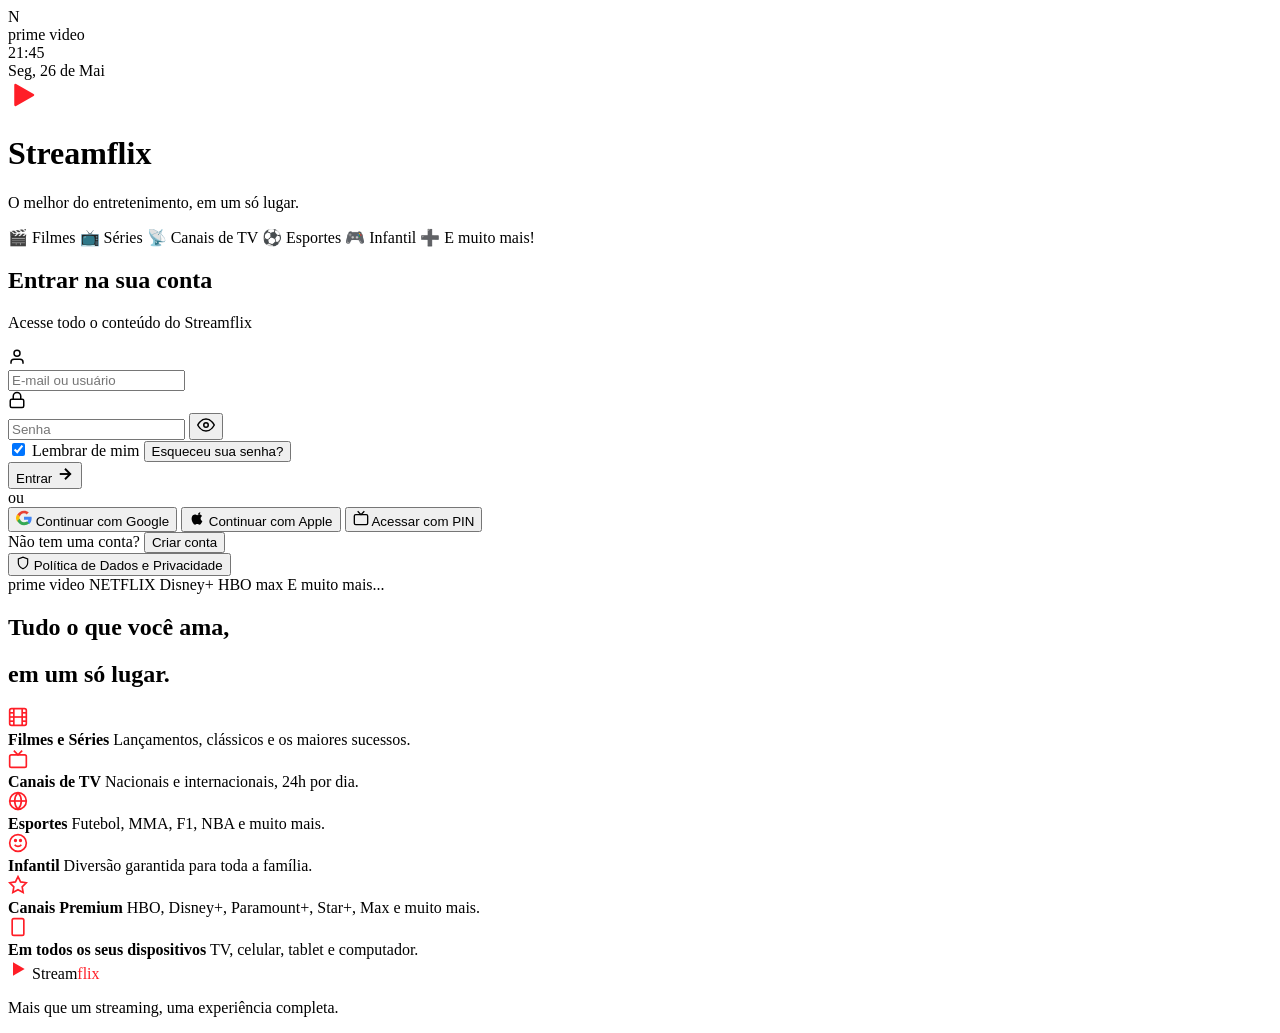
==== commit d7482d7a: "fix: sync credentials for angeloregis, dpad remote navigation for create account, cloud mirrors" ====
--- a/index.html
+++ b/index.html
@@ -2,1357 +2,1700 @@
 <html lang="pt-BR">
 <head>
   <meta charset="UTF-8">
-  <meta name="viewport" content="width=device-width, initial-scale=1.0, maximum-scale=1.0, user-scalable=no">
-  <title>STREAMFLIX Cinema 4K - Login & Perfis pelo Celular</title>
+  <meta name="viewport" content="width=device-width, initial-scale=1.0">
+  <title>STREAMFLIX Cinema 4K - Samsung Smart TV & BTV</title>
   <link rel="preconnect" href="https://fonts.googleapis.com">
   <link rel="preconnect" href="https://fonts.gstatic.com" crossorigin>
-  <link href="https://fonts.googleapis.com/css2?family=Outfit:wght@400;600;700;800;900&display=swap" rel="stylesheet">
-  <style>
-    :root {
-      --bg-dark: #070a14;
-      --card-bg: rgba(15, 23, 42, 0.85);
-      --neon-cyan: #00D2FF;
-      --neon-blue: #0070F3;
-      --neon-purple: #7928CA;
-      --netflix-red: #E50914;
-      --text-main: #f8fafc;
-      --text-muted: #94a3b8;
-      --radius: 18px;
-    }
-
-    * {
-      box-sizing: border-box;
-      margin: 0;
-      padding: 0;
-      -webkit-tap-highlight-color: transparent;
-    }
-
-    body {
-      font-family: 'Outfit', sans-serif;
-      background-color: var(--bg-dark);
-      background-image: 
-        radial-gradient(circle at 10% 20%, rgba(229, 9, 20, 0.15) 0%, transparent 40%),
-        radial-gradient(circle at 90% 80%, rgba(0, 210, 255, 0.15) 0%, transparent 40%),
-        radial-gradient(circle at 50% 50%, rgba(121, 40, 202, 0.1) 0%, transparent 60%);
-      color: var(--text-main);
-      min-height: 100vh;
-      display: flex;
-      flex-direction: column;
-      align-items: center;
-      justify-content: center;
-      padding: 20px 16px;
-    }
-
-    .container {
-      width: 100%;
-      max-width: 440px;
-      background: var(--card-bg);
-      border: 1px solid rgba(255, 255, 255, 0.12);
-      border-radius: var(--radius);
-      box-shadow: 0 25px 60px rgba(0, 0, 0, 0.8), 0 0 35px rgba(0, 210, 255, 0.1);
-      backdrop-filter: blur(20px);
-      padding: 28px 22px;
-      text-align: center;
-      position: relative;
-      overflow: hidden;
-    }
-
-    .container::before {
-      content: '';
-      position: absolute;
-      top: 0;
-      left: 0;
-      right: 0;
-      height: 4px;
-      background: linear-gradient(90deg, #E50914, #7928CA, #00D2FF);
-    }
-
-    .brand-header {
-      display: flex;
-      align-items: center;
-      justify-content: center;
-      gap: 10px;
-      margin-bottom: 20px;
-    }
-
-    .brand-title {
-      font-size: 1.45rem;
-      font-weight: 900;
-      letter-spacing: -0.5px;
-      text-transform: uppercase;
-    }
-
-    .brand-accent {
-      color: var(--netflix-red);
-    }
-
-    .brand-badge {
-      background: linear-gradient(135deg, #FF0055, #7928CA);
-      font-size: 0.65rem;
-      font-weight: 800;
-      padding: 3px 7px;
-      border-radius: 6px;
-      letter-spacing: 0.5px;
-      vertical-align: middle;
-      margin-left: 4px;
-    }
-
-    .tv-detected-pill {
-      display: inline-flex;
-      align-items: center;
-      gap: 8px;
-      background: rgba(0, 210, 255, 0.1);
-      border: 1px solid rgba(0, 210, 255, 0.3);
-      padding: 6px 14px;
-      border-radius: 20px;
-      font-size: 0.82rem;
-      font-weight: 700;
-      color: var(--neon-cyan);
-      margin-bottom: 16px;
-    }
-
-    .tv-detected-dot {
-      width: 8px;
-      height: 8px;
-      border-radius: 50%;
-      background: #00ff88;
-      box-shadow: 0 0 8px #00ff88;
-      animation: pulse 1.5s infinite;
-    }
-
-    @keyframes pulse {
-      0%, 100% { opacity: 1; transform: scale(1); }
-      50% { opacity: 0.4; transform: scale(0.85); }
-    }
-
-    h1 {
-      font-size: 1.35rem;
-      font-weight: 800;
-      margin-bottom: 6px;
-      letter-spacing: -0.3px;
-    }
-
-    .subtitle {
-      font-size: 0.88rem;
-      color: var(--text-muted);
-      margin-bottom: 20px;
-      line-height: 1.45;
-    }
-
-    .code-input-wrap {
-      background: rgba(0, 0, 0, 0.4);
-      border: 1px solid rgba(255, 255, 255, 0.08);
-      border-radius: 14px;
-      padding: 12px;
-      margin-bottom: 20px;
-    }
-
-    .code-label {
-      font-size: 0.72rem;
-      font-weight: 700;
-      color: #94a3b8;
-      text-transform: uppercase;
-      letter-spacing: 0.5px;
-      display: block;
-      margin-bottom: 6px;
-    }
-
-    .code-input {
-      width: 100%;
-      background: transparent;
-      border: 2px dashed rgba(0, 210, 255, 0.4);
-      border-radius: 10px;
-      padding: 10px;
-      color: #fff;
-      font-size: 1.5rem;
-      font-weight: 900;
-      letter-spacing: 6px;
-      text-align: center;
-      outline: none;
-      box-shadow: inset 0 2px 6px rgba(0,0,0,0.5), 0 0 20px rgba(0, 210, 255, 0.15);
-      transition: all 0.2s;
-    }
-
-    .code-input:focus {
-      border-color: var(--neon-cyan);
-      box-shadow: inset 0 2px 6px rgba(0,0,0,0.5), 0 0 25px rgba(0, 210, 255, 0.4);
-    }
-
-    /* Tabs */
-    .auth-tabs-row {
-      display: flex;
-      gap: 6px;
-      background: rgba(0, 0, 0, 0.4);
-      padding: 5px;
-      border-radius: 14px;
-      margin-bottom: 18px;
-      border: 1px solid rgba(255, 255, 255, 0.08);
-    }
-
-    .auth-tab-btn {
-      flex: 1;
-      padding: 10px 4px;
-      background: transparent;
-      border: none;
-      border-radius: 10px;
-      color: var(--text-muted);
-      font-size: 0.82rem;
-      font-weight: 700;
-      cursor: pointer;
-      transition: all 0.2s;
-    }
-
-    .auth-tab-btn.active {
-      background: linear-gradient(135deg, #00D2FF 0%, #0070F3 100%);
-      color: #fff;
-      box-shadow: 0 4px 15px rgba(0, 210, 255, 0.35);
-    }
-
-    /* Form Fields */
-    .form-group {
-      margin-bottom: 13px;
-      text-align: left;
-    }
-
-    label {
-      display: block;
-      font-size: 0.74rem;
-      font-weight: 700;
-      color: #cbd5e1;
-      margin-bottom: 5px;
-      text-transform: uppercase;
-      letter-spacing: 0.5px;
-    }
-
-    input[type="text"], input[type="email"], input[type="password"] {
-      width: 100%;
-      padding: 12px 14px;
-      background: rgba(8, 12, 22, 0.75);
-      border: 1px solid rgba(255, 255, 255, 0.16);
-      border-radius: 11px;
-      color: #fff;
-      font-size: 0.94rem;
-      outline: none;
-      transition: border-color 0.2s, box-shadow 0.2s;
-    }
-
-    input:focus {
-      border-color: var(--neon-cyan);
-      box-shadow: 0 0 16px rgba(0, 210, 255, 0.3);
-    }
-
-    .field-hint {
-      font-size: 0.72rem;
-      color: var(--text-muted);
-      margin-top: 4px;
-      line-height: 1.3;
-    }
-
-    /* Buttons */
-    .btn-submit-main {
-      width: 100%;
-      padding: 15px 18px;
-      background: linear-gradient(135deg, #E50914 0%, #B81D24 50%, #8A2BE2 100%);
-      border: none;
-      border-radius: 14px;
-      color: #fff;
-      font-size: 1rem;
-      font-weight: 800;
-      letter-spacing: 0.5px;
-      cursor: pointer;
-      box-shadow: 0 6px 25px rgba(229, 9, 20, 0.45);
-      margin-top: 8px;
-      transition: transform 0.15s, opacity 0.2s, box-shadow 0.2s;
-      display: flex;
-      align-items: center;
-      justify-content: center;
-      gap: 10px;
-    }
-
-    .btn-submit-main:active {
-      transform: scale(0.97);
-    }
-
-    .btn-submit-main:disabled {
-      opacity: 0.5;
-      cursor: not-allowed;
-    }
-
-    /* Alert */
-    .alert-box {
-      margin-top: 16px;
-      padding: 12px 16px;
-      border-radius: 12px;
-      font-size: 0.88rem;
-      font-weight: 600;
-      line-height: 1.4;
-      display: none;
-      text-align: left;
-    }
-
-    .alert-error {
-      background: rgba(229, 9, 20, 0.2);
-      border: 1px solid rgba(229, 9, 20, 0.5);
-      color: #ff858a;
-    }
-
-    .alert-success {
-      background: rgba(0, 255, 136, 0.18);
-      border: 1px solid rgba(0, 255, 136, 0.45);
-      color: #00ff88;
-    }
-
-    /* Success Card */
-    .success-card {
-      display: none;
-      text-align: center;
-      padding: 16px 4px;
-    }
-
-    .success-icon {
-      font-size: 3.5rem;
-      margin-bottom: 10px;
-      animation: bounce 0.6s ease;
-    }
-
-    @keyframes bounce {
-      0%, 100% { transform: translateY(0); }
-      50% { transform: translateY(-12px); }
-    }
-
-    /* Mobile Profiles UI */
-    .mob-profiles-grid {
-      display: flex;
-      flex-direction: column;
-      gap: 10px;
-      margin-top: 10px;
-    }
-
-    .mob-profile-item {
-      display: flex;
-      align-items: center;
-      justify-content: space-between;
-      background: rgba(255, 255, 255, 0.05);
-      border: 1px solid rgba(255, 255, 255, 0.12);
-      border-radius: 14px;
-      padding: 12px 14px;
-      transition: transform 0.15s, border-color 0.2s;
-    }
-
-    .mob-profile-left {
-      display: flex;
-      align-items: center;
-      gap: 12px;
-    }
-
-    .mob-profile-avatar-circle {
-      width: 44px;
-      height: 44px;
-      border-radius: 12px;
-      display: flex;
-      align-items: center;
-      justify-content: center;
-      font-size: 1.5rem;
-      color: #000;
-      font-weight: bold;
-      box-shadow: 0 4px 12px rgba(0,0,0,0.3);
-    }
-
-    .mob-profile-info {
-      text-align: left;
-    }
-
-    .mob-profile-name {
-      font-size: 1rem;
-      font-weight: 800;
-      color: #fff;
-    }
-
-    .mob-profile-badge {
-      font-size: 0.68rem;
-      font-weight: 700;
-      color: #ff9f1c;
-      background: rgba(255, 159, 28, 0.15);
-      padding: 2px 6px;
-      border-radius: 6px;
-      display: inline-block;
-      margin-top: 2px;
-    }
-
-    .mob-profile-actions {
-      display: flex;
-      gap: 6px;
-    }
-
-    .btn-mob-edit, .btn-mob-delete {
-      background: rgba(255, 255, 255, 0.08);
-      border: 1px solid rgba(255, 255, 255, 0.16);
-      border-radius: 8px;
-      padding: 6px 10px;
-      font-size: 0.78rem;
-      font-weight: 700;
-      color: #cbd5e1;
-      cursor: pointer;
-      transition: all 0.2s;
-    }
-
-    .btn-mob-edit:active, .btn-mob-delete:active {
-      transform: scale(0.95);
-    }
-
-    .btn-mob-delete {
-      color: #ff6b72;
-      border-color: rgba(255, 107, 114, 0.3);
-    }
-
-    .btn-add-profile-mob {
-      background: linear-gradient(135deg, #00D2FF 0%, #0070F3 100%);
-      border: none;
-      border-radius: 12px;
-      color: #fff;
-      font-weight: 800;
-      font-size: 0.85rem;
-      padding: 10px 16px;
-      cursor: pointer;
-      box-shadow: 0 4px 14px rgba(0, 210, 255, 0.35);
-      display: inline-flex;
-      align-items: center;
-      gap: 6px;
-    }
-
-    .mob-avatar-picker {
-      display: grid;
-      grid-template-columns: repeat(3, 1fr);
-      gap: 10px;
-      margin-top: 8px;
-    }
-
-    .mob-avatar-opt {
-      display: flex;
-      flex-direction: column;
-      align-items: center;
-      gap: 6px;
-      padding: 12px 6px;
-      border-radius: 14px;
-      border: 2px solid transparent;
-      cursor: pointer;
-      background: rgba(255, 255, 255, 0.04);
-      transition: all 0.2s;
-    }
-
-    .mob-avatar-opt-circle {
-      width: 44px;
-      height: 44px;
-      border-radius: 12px;
-      display: flex;
-      align-items: center;
-      justify-content: center;
-      font-size: 1.5rem;
-      color: #000;
-    }
-
-    .mob-avatar-opt-name {
-      font-size: 0.72rem;
-      font-weight: 700;
-      color: #94a3b8;
-    }
-
-    .mob-avatar-opt.selected {
-      border-color: #00D2FF;
-      background: rgba(0, 210, 255, 0.15);
-      box-shadow: 0 0 15px rgba(0, 210, 255, 0.35);
-    }
-
-    .mob-avatar-opt.selected .mob-avatar-opt-name {
-      color: #fff;
-    }
-
-    /* Modal Overlay */
-    .mob-modal-overlay {
-      position: fixed;
-      inset: 0;
-      background: rgba(0,0,0,0.85);
-      backdrop-filter: blur(8px);
-      z-index: 1000;
-      display: flex;
-      align-items: center;
-      justify-content: center;
-      padding: 16px;
-    }
-
-    .mob-modal-card {
-      background: #0f172a;
-      border: 1px solid rgba(0, 210, 255, 0.3);
-      border-radius: 20px;
-      width: 100%;
-      max-width: 420px;
-      padding: 22px;
-      box-shadow: 0 20px 60px rgba(0,0,0,0.9);
-      text-align: left;
-    }
-  </style>
+  <link href="https://fonts.googleapis.com/css2?family=Inter:wght@300;400;500;600;700;800;900&family=Outfit:wght@500;600;700;800&display=swap" rel="stylesheet">
+  <link rel="stylesheet" href="styles.css?v=20261023_04">
+  <script src="hls.min.js"></script>
+  <script src="mpegts.js"></script>
+  <script>
+    window.onerror = function(msg, url, line, col, error) {
+      var box = document.getElementById("tvDiagnosticsBox");
+      if (box) {
+        box.style.display = "block";
+        box.innerHTML = "<b>[Erro Smart TV]</b>: " + msg + " (" + (url || "").split("/").pop() + ":" + line + ")";
+      }
+    };
+  </script>
 </head>
 <body>
-  <div class="container">
-    <div class="brand-header">
-      <svg viewBox="0 0 48 48" width="40" height="40" fill="none">
-        <defs>
-          <linearGradient id="logoG" x1="0%" y1="0%" x2="100%" y2="100%">
-            <stop offset="0%" stop-color="#E50914" />
-            <stop offset="50%" stop-color="#7928CA" />
-            <stop offset="100%" stop-color="#00D2FF" />
-          </linearGradient>
-        </defs>
-        <rect x="3" y="3" width="42" height="42" rx="14" fill="#070a14" stroke="url(#logoG)" stroke-width="2.5"/>
-        <path d="M18 13.5C18 12.2 19.4 11.4 20.5 12.1L33.2 20.6C34.2 21.3 34.2 22.7 33.2 23.4L20.5 31.9C19.4 32.6 18 31.8 18 30.5V13.5Z" fill="url(#logoG)"/>
-      </svg>
-      <div class="brand-title">STREAM<span class="brand-accent">FLIX</span> <span class="brand-badge">CINEMA 4K</span></div>
+  <div id="tvDiagnosticsBox" style="display:none; position:fixed; top:12px; left:12px; right:12px; background:rgba(229,9,20,0.95); color:#fff; padding:12px 18px; border-radius:8px; z-index:9999999; font-size:16px; font-weight:bold; box-shadow:0 6px 20px rgba(0,0,0,0.8);"></div>
+  <div class="app-root">
+
+    <!-- ====================================================================
+         VIEW -1: NETFLIX / PRIME VIDEO LOGIN (Autenticação Inicial Obrigatória)
+         ==================================================================== -->
+    <main id="authView" class="auth-screen sf-login-screen">
+      <!-- 1. LEFT: 3D Poster Collage Wall with Dark Gradient Overlay -->
+      <div class="sf-login-poster-wall" aria-hidden="true">
+        <div class="sf-poster-grid-tilt">
+          <!-- Coluna 1 -->
+          <div class="sf-poster-col">
+            <div class="sf-poster-card" style="background-image:url('https://image.tmdb.org/t/p/w500/1XDDXPXGiI8id7MrUxK36ke7gkX.jpg');"></div>
+            <div class="sf-poster-card sf-brand-card netflix-card">
+              <span class="sf-brand-n">N</span>
+            </div>
+            <div class="sf-poster-card" style="background-image:url('https://image.tmdb.org/t/p/w500/u3bZgnGQ9T01sWNhyveQz0wH0Hl.jpg');"></div>
+            <div class="sf-poster-card" style="background-image:url('https://images.unsplash.com/photo-1508098682722-e99c43a406b2?w=500');"></div>
+            <div class="sf-poster-card" style="background-image:url('https://image.tmdb.org/t/p/w500/8b8R8l88Qje9dn9OE8PY05Nxl1X.jpg');"></div>
+          </div>
+          <!-- Coluna 2 -->
+          <div class="sf-poster-col sf-col-offset">
+            <div class="sf-poster-card" style="background-image:url('https://image.tmdb.org/t/p/w500/49WJfeN0moxb9IPfGn8AIqMGskD.jpg');"></div>
+            <div class="sf-poster-card" style="background-image:url('https://image.tmdb.org/t/p/w500/reKs8y4mPwXgYsZM2usYW9I8Ka4.jpg');"></div>
+            <div class="sf-poster-card sf-brand-card prime-card">
+              <span class="sf-brand-prime">prime video</span>
+            </div>
+            <div class="sf-poster-card" style="background-image:url('https://image.tmdb.org/t/p/w500/1E5baAaEse26fej7uHcjOgEE2t2.jpg');"></div>
+            <div class="sf-poster-card" style="background-image:url('https://image.tmdb.org/t/p/w500/d5iIlFn5s0ImszYzBPb8JPIfbXD.jpg');"></div>
+          </div>
+          <!-- Coluna 3 -->
+          <div class="sf-poster-col">
+            <div class="sf-poster-card" style="background-image:url('https://image.tmdb.org/t/p/w500/8Gxv8gSFCU0XGDykEGv7zR1n2ua.jpg');"></div>
+            <div class="sf-poster-card" style="background-image:url('https://image.tmdb.org/t/p/w500/62HCnUTziyWcpDaBO2i1DX17ljH.jpg');"></div>
+            <div class="sf-poster-card" style="background-image:url('https://image.tmdb.org/t/p/w500/27A8iq3F8Y9vC05V8n9j21V3Z7k.jpg');"></div>
+            <div class="sf-poster-card" style="background-image:url('https://image.tmdb.org/t/p/w500/mxlW7V8Yd2H9bH6xRj288eJ8uWf.jpg');"></div>
+          </div>
+        </div>
+        <div class="sf-poster-wall-gradient"></div>
+      </div>
+
+      <!-- 2. TOP RIGHT: Digital Clock and Date -->
+      <div class="sf-login-top-clock">
+        <div class="sf-clock-time" id="streamflixLoginClock">21:45</div>
+        <div class="sf-clock-date" id="streamflixLoginDate">Seg, 26 de Mai</div>
+      </div>
+
+      <!-- 3. CENTER: Streamflix Brand + Form + Partners -->
+      <div class="sf-login-center-wrapper">
+        <!-- Logo & Header -->
+        <div class="sf-brand-header">
+          <div class="sf-brand-row">
+            <div class="sf-play-badge">
+              <svg viewBox="0 0 24 24" width="30" height="30" fill="none">
+                <polygon points="6 4 20 12 6 20 6 4" fill="#FF1E27" stroke="#FF1E27" stroke-width="2" stroke-linejoin="round"/>
+              </svg>
+            </div>
+            <h1 class="sf-main-brand-title">Stream<span class="sf-red-text">flix</span></h1>
+          </div>
+          <p class="sf-brand-tagline">O melhor do entretenimento, em um só lugar.</p>
+          
+          <div class="sf-cat-chips-row">
+            <span class="sf-chip"><span class="chip-ico">🎬</span> Filmes</span>
+            <span class="sf-chip"><span class="chip-ico">📺</span> Séries</span>
+            <span class="sf-chip"><span class="chip-ico">📡</span> Canais de TV</span>
+            <span class="sf-chip"><span class="chip-ico">⚽</span> Esportes</span>
+            <span class="sf-chip"><span class="chip-ico">🎮</span> Infantil</span>
+            <span class="sf-chip"><span class="chip-ico">➕</span> E muito mais!</span>
+          </div>
+        </div>
+
+        <!-- Glassmorphic Login Card -->
+        <div class="sf-login-glass-card">
+          <!-- MAIN LOGIN VIEW -->
+          <div id="boxMainLoginContainer">
+            <div class="sf-card-head">
+              <h2 class="sf-card-title">Entrar na sua conta</h2>
+              <p class="sf-card-subtitle">Acesse todo o conteúdo do Streamflix</p>
+            </div>
+
+            <form id="authLoginForm" class="sf-form-body">
+              <!-- E-mail input with user icon -->
+              <div class="sf-field-group">
+                <div class="sf-field-icon">
+                  <svg viewBox="0 0 24 24" width="18" height="18" fill="none" stroke="currentColor" stroke-width="2"><path d="M20 21v-2a4 4 0 0 0-4-4H8a4 4 0 0 0-4 4v2"/><circle cx="12" cy="7" r="4"/></svg>
+                </div>
+                <input type="text" id="inputLoginEmail" class="sf-field-input" placeholder="E-mail ou usuário" required autocomplete="username" tabindex="0">
+              </div>
+
+              <!-- Password input with lock and eye toggle -->
+              <div class="sf-field-group">
+                <div class="sf-field-icon">
+                  <svg viewBox="0 0 24 24" width="18" height="18" fill="none" stroke="currentColor" stroke-width="2"><rect x="3" y="11" width="18" height="11" rx="2" ry="2"/><path d="M7 11V7a5 5 0 0 1 10 0v4"/></svg>
+                </div>
+                <input type="password" id="inputLoginPassword" class="sf-field-input" placeholder="Senha" required autocomplete="current-password" tabindex="0">
+                <button type="button" id="btnTogglePasswordVisibility" class="sf-eye-btn" tabindex="0" title="Mostrar/Ocultar Senha">
+                  <svg id="iconEye" viewBox="0 0 24 24" width="18" height="18" fill="none" stroke="currentColor" stroke-width="2"><path d="M1 12s4-8 11-8 11 8 11 8-4 8-11 8-11-8-11-8z"/><circle cx="12" cy="12" r="3"/></svg>
+                </button>
+              </div>
+
+              <!-- Remember me & Forgot Password -->
+              <div class="sf-field-options">
+                <label class="sf-chk-container">
+                  <input type="checkbox" id="chkRememberMe" checked>
+                  <span class="sf-chk-custom"></span>
+                  <span class="sf-chk-text">Lembrar de mim</span>
+                </label>
+                <button type="button" class="sf-link-forgot" id="btnForgotPassTv" tabindex="0">Esqueceu sua senha?</button>
+              </div>
+
+              <!-- Primary Red Action Button -->
+              <button type="submit" class="sf-btn-red-action" id="btnLoginSubmit" tabindex="0">
+                <span>Entrar</span>
+                <svg viewBox="0 0 24 24" width="18" height="18" fill="none" stroke="currentColor" stroke-width="2.5"><line x1="5" y1="12" x2="19" y2="12"/><polyline points="12 5 19 12 12 19"/></svg>
+              </button>
+
+              <!-- Divider -->
+              <div class="sf-or-divider">
+                <span class="divider-line"></span>
+                <span class="divider-text">ou</span>
+                <span class="divider-line"></span>
+              </div>
+
+              <!-- Alternative Social / PIN Buttons -->
+              <div class="sf-alt-buttons-row">
+                <button type="button" class="sf-btn-alt-provider" id="btnQuickDemoLogin" tabindex="0" title="Continuar com Google">
+                  <svg viewBox="0 0 24 24" width="16" height="16"><path fill="#EA4335" d="M12 5c1.6 0 3 .6 4.1 1.6l3.1-3.1C17.3 1.7 14.8 1 12 1 7.5 1 3.7 3.6 1.9 7.3l3.7 2.9C6.5 7.4 9 5 12 5z"/><path fill="#4285F4" d="M23.5 12.3c0-.8-.1-1.6-.2-2.3H12v4.5h6.5c-.3 1.5-1.1 2.8-2.4 3.7l3.7 2.9c2.2-2 3.7-5 3.7-8.8z"/><path fill="#FBBC05" d="M5.6 14.8c-.2-.7-.4-1.5-.4-2.8s.2-2.1.4-2.8L1.9 6.3C.7 8.7 0 10.3 0 12s.7 3.3 1.9 5.7l3.7-2.9z"/><path fill="#34A853" d="M12 23c3.2 0 6-1.1 8-3l-3.7-2.9c-1.1.7-2.5 1.2-4.3 1.2-3 0-5.5-2.4-6.4-5.2L1.9 16C3.7 19.7 7.5 23 12 23z"/></svg>
+                  <span>Continuar com Google</span>
+                </button>
+
+                <button type="button" class="sf-btn-alt-provider" id="btnAppleLogin" tabindex="0" title="Continuar com Apple">
+                  <svg viewBox="0 0 24 24" width="16" height="16" fill="currentColor"><path d="M18.71 19.5c-.83 1.24-1.71 2.45-3.05 2.47-1.34.03-1.77-.79-3.29-.79-1.53 0-2 .77-3.27.82-1.31.05-2.3-1.32-3.14-2.53C4.25 17 2.94 12.45 4.7 9.39c.87-1.52 2.43-2.48 4.12-2.51 1.28-.02 2.5.87 3.29.87.78 0 2.26-1.07 3.81-.91.65.03 2.47.26 3.64 1.98-.09.06-2.17 1.28-2.15 3.81.03 3.02 2.65 4.03 2.68 4.04-.03.07-.42 1.44-1.38 2.83M15.97 6.38c.62-.75 1.04-1.8 1.01-2.88-.93.04-2.07.62-2.73 1.39-.58.67-1.09 1.74-1.01 2.81 1.05.08 2.12-.56 2.73-1.32z"/></svg>
+                  <span>Continuar com Apple</span>
+                </button>
+
+                <button type="button" class="sf-btn-alt-provider" id="btnPinMobileLogin" tabindex="0" title="Acessar com Celular / PIN">
+                  <svg viewBox="0 0 24 24" width="16" height="16" fill="none" stroke="currentColor" stroke-width="2"><rect x="2" y="7" width="20" height="15" rx="2" ry="2"/><polyline points="17 2 12 7 7 2"/></svg>
+                  <span>Acessar com PIN</span>
+                </button>
+              </div>
+
+              <!-- Footer with Create Account link -->
+              <div class="sf-form-footer">
+                <span>Não tem uma conta?</span>
+                <button type="button" id="btnSwitchToRegister" class="sf-btn-inline-link" tabindex="0">Criar conta</button>
+              </div>
+
+              <!-- Data Privacy Policy Link -->
+              <div class="sf-policy-row">
+                <button type="button" id="btnOpenPrivacyPolicy" class="sf-btn-policy-link" tabindex="0">
+                  <svg viewBox="0 0 24 24" width="14" height="14" fill="none" stroke="currentColor" stroke-width="2"><path d="M12 22s8-4 8-10V5l-8-3-8 3v7c0 6 8 10 8 10z"/></svg>
+                  <span>Política de Dados e Privacidade</span>
+                </button>
+              </div>
+            </form>
+          </div>
+
+          <!-- FORGOT PASSWORD SUB-PANEL -->
+          <form id="authForgotForm" class="sf-form-body" style="display:none;">
+            <div class="sf-card-head" style="margin-bottom:16px;">
+              <h2 class="sf-card-title">Recuperar Senha</h2>
+              <p class="sf-card-subtitle">Digite seu e-mail cadastrado para redefinir</p>
+            </div>
+            <div class="sf-field-group">
+              <div class="sf-field-icon">
+                <svg viewBox="0 0 24 24" width="18" height="18" fill="none" stroke="currentColor" stroke-width="2"><path d="M4 4h16c1.1 0 2 .9 2 2v12c0 1.1-.9 2-2 2H4c-1.1 0-2-.9-2-2V6c0-1.1.9-2 2-2z"/><polyline points="22,6 12,13 2,6"/></svg>
+              </div>
+              <input type="email" id="inputForgotEmail" class="sf-field-input" placeholder="seu@email.com" required tabindex="0">
+            </div>
+            <div id="boxForgotHint" style="display:none; background:rgba(0,112,243,0.15); border:1px solid #0070F3; border-radius:10px; padding:12px; margin-bottom:14px; color:#fff; font-size:0.88rem; line-height:1.45;"></div>
+            <div id="fieldForgotResetPass" style="display:none;">
+              <div class="sf-field-group" style="margin-bottom:10px;">
+                <input type="password" id="inputForgotNewPass" class="sf-field-input" placeholder="Nova Senha" tabindex="0">
+              </div>
+              <div class="sf-field-group">
+                <input type="password" id="inputForgotNewPassConfirm" class="sf-field-input" placeholder="Confirmar Nova Senha" tabindex="0">
+              </div>
+            </div>
+            <div style="display:flex; gap:10px; margin-top:8px;">
+              <button type="button" class="sf-btn-alt-provider" id="btnCancelForgot" style="flex:1;" tabindex="0">Voltar</button>
+              <button type="submit" class="sf-btn-red-action" id="btnForgotActionTv" style="flex:1;" tabindex="0">
+                <span id="txtForgotActionTv">Recuperar Senha</span>
+              </button>
+            </div>
+          </form>
+
+          <!-- REGISTER ACCOUNT SUB-PANEL -->
+          <form id="authRegisterForm" class="sf-form-body" style="display:none;">
+            <div class="sf-card-head" style="margin-bottom:16px;">
+              <h2 class="sf-card-title">Criar Conta Streamflix</h2>
+              <p class="sf-card-subtitle">Cadastre seu acesso exclusivo em 10 segundos</p>
+            </div>
+            <div class="sf-field-group">
+              <div class="sf-field-icon">
+                <svg viewBox="0 0 24 24" width="18" height="18" fill="none" stroke="currentColor" stroke-width="2"><path d="M4 4h16c1.1 0 2 .9 2 2v12c0 1.1-.9 2-2 2H4c-1.1 0-2-.9-2-2V6c0-1.1.9-2 2-2z"/><polyline points="22,6 12,13 2,6"/></svg>
+              </div>
+              <input type="email" id="inputRegEmail" class="sf-field-input" placeholder="Seu E-mail" required autocomplete="username" tabindex="0">
+            </div>
+            <div class="sf-field-group">
+              <div class="sf-field-icon">
+                <svg viewBox="0 0 24 24" width="18" height="18" fill="none" stroke="currentColor" stroke-width="2"><rect x="3" y="11" width="18" height="11" rx="2" ry="2"/><path d="M7 11V7a5 5 0 0 1 10 0v4"/></svg>
+              </div>
+              <input type="password" id="inputRegPassword" class="sf-field-input" placeholder="Senha (Mínimo 4 caracteres)" required autocomplete="new-password" tabindex="0">
+            </div>
+            <div class="sf-field-group">
+              <input type="text" id="inputRegPlaylist" class="sf-field-input" placeholder="Sua Lista M3U / Xtream (Obrigatório)" required tabindex="0">
+            </div>
+            <p style="font-size:0.75rem; color:#8fa0b5; margin:-4px 0 10px 4px; text-align:left; line-height:1.4;">
+              * Cada conta possui sua própria lista isolada. A lista Master oficial é privada.
+            </p>
+            <div style="display:flex; gap:10px; margin-top:4px;">
+              <button type="button" class="sf-btn-alt-provider" id="btnCancelRegister" style="flex:1;" tabindex="0">Voltar</button>
+              <button type="submit" class="sf-btn-red-action" id="btnRegisterSubmit" style="flex:1.5;" tabindex="0">
+                <span>Criar Conta</span>
+              </button>
+            </div>
+            <div class="sf-policy-row" style="margin-top:10px;">
+              <button type="button" id="btnOpenPrivacyPolicyReg" class="sf-btn-policy-link" tabindex="0">
+                <span>🛡️ Política de Proteção de Dados</span>
+              </button>
+            </div>
+          </form>
+
+          <!-- MOBILE QR CODE / PIN PAIRING SUB-PANEL -->
+          <div id="authMobileForm" class="sf-form-body sf-mobile-pair-panel" style="display:none;">
+            <div class="sf-card-head" style="margin-bottom:12px;">
+              <span class="sf-mobile-tag">ACESSO RÁPIDO</span>
+              <h2 class="sf-card-title">Acesse com o Celular</h2>
+              <p class="sf-card-subtitle">Sem precisar digitar senha no controle remoto</p>
+            </div>
+            <div class="mobile-pair-container">
+              <div class="qr-code-frame" id="qrCodeFrame">
+                <img id="qrCodeImg" alt="QR Code de Pareamento" class="qr-code-img" />
+                <div id="qrLoadingOverlay" class="qr-loading-overlay">
+                  <div class="net-spinner"></div>
+                  <span>Gerando QR Code...</span>
+                </div>
+              </div>
+              <div class="mobile-pair-instructions">
+                <div class="instruction-step">
+                  <span class="step-num">1</span>
+                  <div class="step-info">
+                    <strong>Aponte a câmera</strong>
+                    <span>Escaneie o QR Code ao lado pelo celular</span>
+                  </div>
+                </div>
+                <div class="instruction-divider">OU NO NAVEGADOR</div>
+                <div class="instruction-step">
+                  <span class="step-num">2</span>
+                  <div class="step-info">
+                    <span id="lblMobileUrl" class="mobile-url-link">http://.../login-celular</span>
+                    <span>Digite o código de 6 dígitos:</span>
+                  </div>
+                </div>
+                <div class="mobile-pair-code-display" id="txtMobilePairCode">------</div>
+              </div>
+            </div>
+            <div class="mobile-status-container">
+              <div class="pulse-indicator-dot"></div>
+              <span id="txtMobilePairStatus">Aguardando confirmação no celular...</span>
+            </div>
+            <div style="display:flex; gap:10px; margin-top:10px;">
+              <button type="button" class="sf-btn-alt-provider" id="btnCancelMobilePair" style="flex:1;" tabindex="0">Voltar ao Login</button>
+              <button type="button" class="sf-btn-red-action" id="btnRefreshPairCode" style="flex:1.3;" tabindex="0">
+                <svg viewBox="0 0 24 24" width="16" height="16" fill="none" stroke="currentColor" stroke-width="2"><path d="M23 4v6h-6M1 20v-6h6"/><path d="M3.51 9a9 9 0 0 1 14.85-3.36L23 10M1 14l4.64 4.36A9 9 0 0 0 20.49 15"/></svg>
+                <span>Novo Código</span>
+              </button>
+            </div>
+          </div>
+
+          <!-- Alert notification -->
+          <div id="authStatusAlert" class="auth-alert" style="display:none;"></div>
+        </div>
+
+        <!-- 4. BOTTOM PARTNERS ROW: prime video, NETFLIX, Disney+, HBO, max, E muito mais... -->
+        <div class="sf-partners-footer">
+          <span class="sf-partner-logo prime-txt">prime video</span>
+          <span class="sf-partner-logo netflix-txt">NETFLIX</span>
+          <span class="sf-partner-logo disney-txt">Disney+</span>
+          <span class="sf-partner-logo hbo-txt">HBO</span>
+          <span class="sf-partner-logo max-txt">max</span>
+          <span class="sf-partner-logo more-txt">E muito mais...</span>
+        </div>
+      </div>
+
+      <!-- 5. RIGHT: Value Proposition Column -->
+      <div class="sf-login-right-features">
+        <div class="sf-features-header">
+          <h2 class="sf-feat-title-white">Tudo o que você ama,</h2>
+          <h2 class="sf-feat-title-red">em um só lugar.</h2>
+        </div>
+
+        <div class="sf-features-list">
+          <div class="sf-feature-item">
+            <div class="sf-feat-circle">
+              <svg viewBox="0 0 24 24" width="20" height="20" fill="none" stroke="#FF1E27" stroke-width="2"><rect x="2" y="2" width="20" height="20" rx="2.18" ry="2.18"/><line x1="7" y1="2" x2="7" y2="22"/><line x1="17" y1="2" x2="17" y2="22"/><line x1="2" y1="12" x2="22" y2="12"/><line x1="2" y1="7" x2="7" y2="7"/><line x1="2" y1="17" x2="7" y2="17"/><line x1="17" y1="17" x2="22" y2="17"/><line x1="17" y1="7" x2="22" y2="7"/></svg>
+            </div>
+            <div class="sf-feat-desc">
+              <strong>Filmes e Séries</strong>
+              <span>Lançamentos, clássicos e os maiores sucessos.</span>
+            </div>
+          </div>
+
+          <div class="sf-feature-item">
+            <div class="sf-feat-circle">
+              <svg viewBox="0 0 24 24" width="20" height="20" fill="none" stroke="#FF1E27" stroke-width="2"><rect x="2" y="7" width="20" height="15" rx="2" ry="2"/><polyline points="17 2 12 7 7 2"/></svg>
+            </div>
+            <div class="sf-feat-desc">
+              <strong>Canais de TV</strong>
+              <span>Nacionais e internacionais, 24h por dia.</span>
+            </div>
+          </div>
+
+          <div class="sf-feature-item">
+            <div class="sf-feat-circle">
+              <svg viewBox="0 0 24 24" width="20" height="20" fill="none" stroke="#FF1E27" stroke-width="2"><circle cx="12" cy="12" r="10"/><path d="M12 2a14.5 14.5 0 0 0 0 20 14.5 14.5 0 0 0 0-20"/><path d="M2 12h20"/></svg>
+            </div>
+            <div class="sf-feat-desc">
+              <strong>Esportes</strong>
+              <span>Futebol, MMA, F1, NBA e muito mais.</span>
+            </div>
+          </div>
+
+          <div class="sf-feature-item">
+            <div class="sf-feat-circle">
+              <svg viewBox="0 0 24 24" width="20" height="20" fill="none" stroke="#FF1E27" stroke-width="2"><circle cx="12" cy="12" r="10"/><circle cx="9" cy="9" r="1" fill="#FF1E27"/><circle cx="15" cy="9" r="1" fill="#FF1E27"/><path d="M8 14s1.5 2 4 2 4-2 4-2"/></svg>
+            </div>
+            <div class="sf-feat-desc">
+              <strong>Infantil</strong>
+              <span>Diversão garantida para toda a família.</span>
+            </div>
+          </div>
+
+          <div class="sf-feature-item">
+            <div class="sf-feat-circle">
+              <svg viewBox="0 0 24 24" width="20" height="20" fill="none" stroke="#FF1E27" stroke-width="2"><polygon points="12 2 15.09 8.26 22 9.27 17 14.14 18.18 21.02 12 17.77 5.82 21.02 7 14.14 2 9.27 8.91 8.26 12 2"/></svg>
+            </div>
+            <div class="sf-feat-desc">
+              <strong>Canais Premium</strong>
+              <span>HBO, Disney+, Paramount+, Star+, Max e muito mais.</span>
+            </div>
+          </div>
+
+          <div class="sf-feature-item">
+            <div class="sf-feat-circle">
+              <svg viewBox="0 0 24 24" width="20" height="20" fill="none" stroke="#FF1E27" stroke-width="2"><rect x="5" y="2" width="14" height="20" rx="2" ry="2"/><line x1="12" y1="18" x2="12.01" y2="18"/></svg>
+            </div>
+            <div class="sf-feat-desc">
+              <strong>Em todos os seus dispositivos</strong>
+              <span>TV, celular, tablet e computador.</span>
+            </div>
+          </div>
+        </div>
+
+        <div class="sf-features-footer">
+          <div class="sf-bottom-logo-badge">
+            <svg viewBox="0 0 24 24" width="20" height="20" fill="#FF1E27"><polygon points="6 4 20 12 6 20 6 4"/></svg>
+            <span class="sf-bottom-logo-text">Stream<span style="color:#FF1E27;">flix</span></span>
+          </div>
+          <p class="sf-bottom-promo-quote">Mais que um streaming, uma experiência completa.</p>
+        </div>
+      </div>
+
+      <!-- Hidden compatibility anchors for existing JS event handlers -->
+      <div style="display:none !important;">
+        <button id="tabBtnLogin"></button>
+        <button id="tabBtnMobile"></button>
+        <button id="tabBtnRegister"></button>
+        <button id="btnAuthGuestMode"></button>
+        <span id="txtCurrentServerHost"></span>
+        <button id="btnChangeServerHost"></button>
+      </div>
+    </main>
+
+    <!-- ====================================================================
+         MODAL DE POLÍTICA DE DADOS E PRIVACIDADE (LGPD & ISOLAMENTO)
+         ==================================================================== -->
+    <div id="modalDataPrivacy" class="sf-modal-overlay" style="display:none;" role="dialog" aria-modal="true" aria-labelledby="txtPrivacyTitle">
+      <div class="sf-modal-privacy-card">
+        <div class="sf-modal-privacy-header">
+          <div class="sf-privacy-icon-badge">
+            <svg viewBox="0 0 24 24" width="24" height="24" fill="none" stroke="#00D2FF" stroke-width="2"><path d="M12 22s8-4 8-10V5l-8-3-8 3v7c0 6 8 10 8 10z"/></svg>
+          </div>
+          <div style="flex:1;">
+            <h2 class="sf-privacy-title" id="txtPrivacyTitle">Política de Proteção de Dados e Privacidade</h2>
+            <p class="sf-privacy-subtitle">STREAMFLIX Cinema &bull; Segurança, Isolamento e Autenticação</p>
+          </div>
+        </div>
+
+        <div class="sf-modal-privacy-body">
+          <div class="sf-privacy-section">
+            <div class="sf-privacy-sec-icon">🔐</div>
+            <div class="sf-privacy-sec-text">
+              <h3>1. Autenticação Criptográfica Segura (SHA-256)</h3>
+              <p>Suas credenciais são protegidas por algoritmo de hash criptográfico unidirecional SHA-256 de 256 bits. O sistema nunca visualiza, armazena ou transmite sua senha em texto puro.</p>
+            </div>
+          </div>
+
+          <div class="sf-privacy-section">
+            <div class="sf-privacy-sec-icon">📺</div>
+            <div class="sf-privacy-sec-text">
+              <h3>2. Isolamento Total de Listas IPTV (Propriedade Privada)</h3>
+              <p>Cada conta cadastrada possui isolamento estrito de catálogo. A lista de reprodução Master oficial pertence exclusivamente ao proprietário do sistema (<strong>angeloregis@gmail.com</strong>). Novos usuários devem cadastrar sua própria lista M3U/Xtream para assistir. É expressamente vedado o compartilhamento ou uso de listas de outros usuários.</p>
+            </div>
+          </div>
+
+          <div class="sf-privacy-section">
+            <div class="sf-privacy-sec-icon">💾</div>
+            <div class="sf-privacy-sec-text">
+              <h3>3. Banco de Dados Persistente e Conexão Multi-TV</h3>
+              <p>Seus logins, códigos de conta, perfis e histórico são salvos em banco de dados dedicado com persistência permanente, garantindo que seu usuário exista e funcione em qualquer Smart TV, celular ou computador sem perder dados.</p>
+            </div>
+          </div>
+
+          <div class="sf-privacy-section">
+            <div class="sf-privacy-sec-icon">👥</div>
+            <div class="sf-privacy-sec-text">
+              <h3>4. Perfis de Usuário e Continuar Assistindo</h3>
+              <p>Crie perfis personalizados (Principal, Infantil, VIP) com avatares e acompanhamento automático de episódios e filmes de onde você parou.</p>
+            </div>
+          </div>
+
+          <div class="sf-privacy-section">
+            <div class="sf-privacy-sec-icon">🛡️</div>
+            <div class="sf-privacy-sec-text">
+              <h3>5. Conformidade com a LGPD</h3>
+              <p>Seus dados são estritamente confidenciais e nunca são comercializados ou compartilhados com terceiros.</p>
+            </div>
+          </div>
+        </div>
+
+        <div class="sf-modal-privacy-footer">
+          <button type="button" id="btnClosePrivacyPolicy" class="sf-btn-red-action" tabindex="0" style="width:100%; max-width:320px; justify-content:center;">
+            <span>Entendido e Fechar</span>
+          </button>
+        </div>
+      </div>
     </div>
 
-    <div id="mainFormView">
-      <div class="tv-detected-pill" id="tvStatusPill">
-        <div class="tv-detected-dot"></div>
-        <span id="tvStatusText">Smart TV Conectada</span>
-      </div>
-
-      <h1>Conectar & Gerenciar</h1>
-      <p class="subtitle">Faça login, recupere senhas ou crie novos perfis diretamente pelo celular para sua Smart TV.</p>
-
-      <div class="code-input-wrap">
-        <label for="inputPairCode" class="code-label">Código de Pareamento da TV</label>
-        <input type="text" id="inputPairCode" class="code-input" maxlength="6" placeholder="000000" required>
-      </div>
-
-      <!-- Navigation Tabs: Login vs Register vs Profiles -->
-      <div class="auth-tabs-row">
-        <button type="button" class="auth-tab-btn active" id="tabBtnLogin" onclick="switchAuthTab('login')">
-          Entrar
+    <!-- ====================================================================
+         VIEW 0: NETFLIX PROFILE SELECTION (Quem está assistindo?)
+         ==================================================================== -->
+    <main id="profileSelectView" class="profile-select-screen" style="display:none;">
+      <div class="profile-select-container">
+        <div class="profile-select-header">
+          <div class="samsung-brand-logo app-brand-logo" style="margin-bottom:24px; justify-content:center;">
+            <img src="icon.png" class="brand-img-icon lg" alt="STREAMFLIX" />
+            <div class="samsung-brand-text">
+              <div style="display:flex; align-items:center; gap:6px;">
+                <span class="samsung-word" style="font-size:1.45rem; letter-spacing:1px;">STREAM<span class="tvplus-word" style="color:#FF1357;">FLIX</span></span>
+                <span class="brand-badge-pro">CINEMA 4K</span>
+              </div>
+              <span class="samsung-smart-hub-tag" style="margin-left:0; margin-top:3px; font-size:0.58rem; width:fit-content; background:linear-gradient(135deg, #FF1357, #7928CA);">SAMSUNG TV &bull; BTV</span>
+            </div>
+          </div>
+          <h1 class="profile-select-title">Quem está assistindo?</h1>
+          <p class="profile-select-subtitle">Escolha o seu perfil para continuar de onde parou ou crie um novo</p>
+        </div>
+
+        <div class="profiles-grid" id="profilesGrid">
+          <!-- Populated by JS -->
+        </div>
+
+        <div class="profile-select-actions">
+          <button class="btn-profile-action primary" id="btnAddProfileBtn">
+            <svg viewBox="0 0 24 24" width="18" height="18" fill="none" stroke="currentColor" stroke-width="2.5"><line x1="12" y1="5" x2="12" y2="19"/><line x1="5" y1="12" x2="19" y2="12"/></svg>
+            <span>Adicionar Perfil</span>
+          </button>
+          <button class="btn-profile-action secondary" id="btnManageProfilesBtn">
+            <span>Gerenciar Perfis</span>
+          </button>
+          <button class="btn-profile-action sync" id="btnOpenSyncConfigBtn" title="Código de Sincronização entre PC, Celular e TV">
+            <svg viewBox="0 0 24 24" width="16" height="16" fill="none" stroke="currentColor" stroke-width="2"><path d="M21.5 2v6h-6M21.34 15.57a10 10 0 1 1-.57-8.38l5.67-5.67"/></svg>
+            <span id="syncAccountCodeBadge">Conta: PADRAO</span>
+          </button>
+          <button class="btn-profile-action logout" id="btnAuthLogoutFromProfiles" title="Sair desta conta">
+            <svg viewBox="0 0 24 24" width="16" height="16" fill="none" stroke="currentColor" stroke-width="2"><path d="M9 21H5a2 2 0 0 1-2-2V5a2 2 0 0 1 2-2h4M16 17l5-5-5-5M21 12H9"/></svg>
+            <span>Sair</span>
+          </button>
+        </div>
+      </div>
+    </main>
+
+    <!-- ====================================================================
+         VIEW: NETFLIX BROWSE & HOME SYSTEM (PC & SMART TV)
+         ==================================================================== -->
+    <main id="netflixHomeView" class="netflix-browse-screen" style="display:none;">
+      
+      <!-- Streamflix Fixed Glass Sidebar (Mockup Spec) -->
+      <aside class="netflix-sidebar streamflix-sidebar" id="netflixSidebar">
+        <div class="streamflix-brand-header" id="netSidebarLogoBtn" title="Streamflix">
+          <div class="streamflix-brand-logo-wrap">
+            <svg viewBox="0 0 24 24" width="26" height="26" class="streamflix-logo-svg" fill="#E50914">
+              <path d="M5 3l15 9-15 9V3z"/>
+            </svg>
+          </div>
+          <span class="streamflix-brand-title">Streamflix</span>
+        </div>
+
+        <nav class="net-sidebar-nav streamflix-nav">
+          <button class="net-sidebar-item active" id="netNavHome" data-nav="home" tabindex="0">
+            <svg viewBox="0 0 24 24" width="20" height="20" fill="currentColor"><path d="m3 9 9-7 9 7v11a2 2 0 0 1-2 2H5a2 2 0 0 1-2-2z"/></svg>
+            <span class="net-item-label">Início</span>
+          </button>
+          <button class="net-sidebar-item" id="netNavMovies" data-nav="movies" tabindex="0">
+            <svg viewBox="0 0 24 24" width="20" height="20" fill="none" stroke="currentColor" stroke-width="2"><rect x="2" y="2" width="20" height="20" rx="2.18"/><line x1="7" y1="2" x2="7" y2="22"/><line x1="17" y1="2" x2="17" y2="22"/><line x1="2" y1="12" x2="22" y2="12"/><line x1="2" y1="7" x2="7" y2="7"/><line x1="2" y1="17" x2="7" y2="17"/><line x1="17" y1="7" x2="22" y2="7"/><line x1="17" y1="17" x2="22" y2="17"/></svg>
+            <span class="net-item-label">Filmes</span>
+          </button>
+          <button class="net-sidebar-item" id="netNavSeries" data-nav="series" tabindex="0">
+            <svg viewBox="0 0 24 24" width="20" height="20" fill="none" stroke="currentColor" stroke-width="2"><rect x="2" y="7" width="20" height="15" rx="2.5"/><polyline points="17 2 12 7 7 2"/></svg>
+            <span class="net-item-label">Séries</span>
+          </button>
+          <button class="net-sidebar-item" id="netNavReleases" data-nav="releases" tabindex="0">
+            <svg viewBox="0 0 24 24" width="20" height="20" fill="none" stroke="currentColor" stroke-width="2"><path d="M12 2v4M12 18v4M4.93 4.93l2.83 2.83M16.24 16.24l2.83 2.83M2 12h4M18 12h4M4.93 19.07l2.83-2.83M16.24 7.76l2.83-2.83"/><circle cx="12" cy="12" r="3" fill="currentColor"/></svg>
+            <span class="net-item-label">Lançamentos</span>
+          </button>
+          <button class="net-sidebar-item" id="netNavAnimes" data-nav="animes" tabindex="0">
+            <svg viewBox="0 0 24 24" width="20" height="20" fill="none" stroke="currentColor" stroke-width="2"><path d="M12 5c-5 0-8 3.5-8 8 0 4 3 7 8 7s8-3 8-7c0-4.5-3-8-8-8z"/><path d="M4 10l-2-6 7 3M20 10l2-6-7 3"/><circle cx="9" cy="13" r="1" fill="currentColor"/><circle cx="15" cy="13" r="1" fill="currentColor"/><path d="M10 16c1 .6 3 .6 4 0"/></svg>
+            <span class="net-item-label">Animes</span>
+          </button>
+          <button class="net-sidebar-item" id="netNavLive" data-nav="live" tabindex="0">
+            <svg viewBox="0 0 24 24" width="20" height="20" fill="none" stroke="currentColor" stroke-width="2"><rect x="2" y="7" width="20" height="14" rx="2"/><polyline points="8 2 12 7 16 2"/></svg>
+            <span class="net-item-label">Canais de TV</span>
+          </button>
+          <button class="net-sidebar-item" id="netNavSports" data-nav="sports" tabindex="0">
+            <svg viewBox="0 0 24 24" width="20" height="20" fill="none" stroke="currentColor" stroke-width="2"><circle cx="12" cy="12" r="10"/><path d="M12 2a14.5 14.5 0 0 0 0 20M2 12a14.5 14.5 0 0 0 20 0M4.93 4.93l14.14 14.14M19.07 4.93L4.93 19.07"/></svg>
+            <span class="net-item-label">Esportes</span>
+          </button>
+          <button class="net-sidebar-item" id="netNavKids" data-nav="kids" tabindex="0">
+            <svg viewBox="0 0 24 24" width="20" height="20" fill="none" stroke="currentColor" stroke-width="2"><circle cx="12" cy="12" r="10"/><path d="M8 14s1.5 2 4 2 4-2 4-2"/><line x1="9" y1="9" x2="9.01" y2="9"/><line x1="15" y1="9" x2="15.01" y2="9"/></svg>
+            <span class="net-item-label">Infantil</span>
+          </button>
+          <button class="net-sidebar-item" id="netNavFavorites" data-nav="favorites" tabindex="0">
+            <svg viewBox="0 0 24 24" width="20" height="20" fill="none" stroke="currentColor" stroke-width="2.2"><path d="M12 5v14M5 12h14"/></svg>
+            <span class="net-item-label">Minha Lista</span>
+          </button>
+        </nav>
+
+        <div class="streamflix-sidebar-bottom">
+          <button class="net-sidebar-item streamflix-search-btn" id="netNavSearch" data-nav="search" tabindex="0">
+            <svg viewBox="0 0 24 24" width="18" height="18" fill="none" stroke="currentColor" stroke-width="2.2"><circle cx="11" cy="11" r="8"/><line x1="21" y1="21" x2="16.65" y2="16.65"/></svg>
+            <span class="net-item-label">Pesquisar</span>
+          </button>
+          
+          <div class="streamflix-sidebar-user-row">
+            <button class="streamflix-user-pill-btn" id="netNavProfiles" data-nav="profiles" tabindex="0" title="Quem está assistindo? (Trocar Perfil)">
+              <div class="net-sidebar-avatar" id="netSidebarAvatar">👤</div>
+              <span class="streamflix-user-lbl" id="netSidebarProfileName">Carlos</span>
+            </button>
+            <button class="streamflix-logout-mini-btn" id="netNavLogout" data-nav="logout" tabindex="0" title="Sair da Conta">
+              <svg viewBox="0 0 24 24" width="16" height="16" fill="none" stroke="currentColor" stroke-width="2"><path d="M9 21H5a2 2 0 0 1-2-2V5a2 2 0 0 1 2-2h4M16 17l5-5-5-5M21 12H9"/></svg>
+            </button>
+          </div>
+        </div>
+      </aside>
+
+      <!-- Main Content Area -->
+      <div class="netflix-content-scroll" id="netflixContentScroll">
+
+        <!-- Streamflix Top Navigation Bar (Mockup Spec) -->
+        <header class="netflix-top-bar streamflix-top-bar" id="netflixTopBar">
+          <div class="streamflix-top-left"></div>
+
+          <div class="streamflix-top-right">
+            <!-- Search Button Trigger -->
+            <button class="streamflix-header-icon-btn" id="netTopSearchBtn" data-nav="search" title="Buscar">
+              <svg viewBox="0 0 24 24" width="20" height="20" fill="none" stroke="currentColor" stroke-width="2.2"><circle cx="11" cy="11" r="8"/><line x1="21" y1="21" x2="16.65" y2="16.65"/></svg>
+            </button>
+
+            <!-- Notifications Button -->
+            <button class="streamflix-header-icon-btn" id="netTopNotificationsBtn" title="Notificações">
+              <svg viewBox="0 0 24 24" width="20" height="20" fill="none" stroke="currentColor" stroke-width="2"><path d="M18 8A6 6 0 0 0 6 8c0 7-3 9-3 9h18s-3-2-3-9"/><path d="M13.73 21a2 2 0 0 1-3.46 0"/></svg>
+            </button>
+
+            <!-- Wi-Fi Status Indicator -->
+            <div class="streamflix-header-icon-btn wifi-indicator" id="netTopWifiBtn" title="Wi-Fi Conectado">
+              <svg viewBox="0 0 24 24" width="20" height="20" fill="none" stroke="currentColor" stroke-width="2"><path d="M5 12.55a11 11 0 0 1 14.08 0"/><path d="M1.42 9a16 16 0 0 1 21.16 0"/><path d="M8.53 16.11a6 6 0 0 1 6.95 0"/><line x1="12" y1="20" x2="12.01" y2="20" stroke-width="3"/></svg>
+            </div>
+
+            <!-- Profile Switcher Button in Header -->
+            <button class="streamflix-header-profile-btn" id="netProfileTrigger" data-nav="profiles" title="Quem está assistindo? (Trocar Perfil)" tabindex="0">
+              <div id="netTopAvatar">👤</div>
+              <span id="netTopProfileName">Carlos</span>
+            </button>
+
+            <!-- Digital Clock (Mockup: 21:45) -->
+            <div class="streamflix-digital-clock" id="samsungTopClock">21:45</div>
+
+            <!-- Compatibility Bridges for legacy selectors -->
+            <div id="netSearchBox" style="display:none;"><input type="text" id="netSearchInput" placeholder="Buscar..."><button id="netClearSearch"></button></div>
+            <div id="btnDataSaverBadge" style="display:none;"><span id="lblDataSaver"></span></div>
+            <div id="btnHotspotBadge" style="display:none;"><span id="lblHotspot"></span></div>
+            <div id="btnGamepadBadge" style="display:none;"><span id="lblGamepadStatus"></span></div>
+            <div id="btnSyncCodeBadge" style="display:none;"><span id="netAccountCodeLabel"></span></div>
+            <div id="netBrandLogo" style="display:none;"></div>
+            <div class="net-nav-links" style="display:none;"></div>
+          </div>
+        </header>
+
+        <!-- No Playlist Warning Banner -->
+        <section class="net-banner-warning" id="netNoPlaylistBanner" style="display:none;">
+          <div class="net-banner-box">
+            <span>📺 Nenhuma lista de canais conectada nesta conta.</span>
+            <button class="btn-net-banner" id="btnOpenConnectListModal">Conectar Lista M3U / Xtream</button>
+          </div>
+        </section>
+
+        <!-- Dynamic View: Home Rows View -->
+        <section id="netHomeContainer" class="net-home-container">
+
+          <!-- Giant Hero Billboard -->
+          <div class="netflix-billboard" id="netflixBillboard">
+            <div class="billboard-backdrop-wrap">
+              <img id="netHeroBackdropImg" class="billboard-backdrop-img" alt="">
+              <div class="billboard-vignette-bottom"></div>
+              <div class="billboard-vignette-left"></div>
+            </div>
+
+            <div class="billboard-info">
+              <div class="billboard-genre-tag" id="netHeroGenreTag">SÉRIES • AÇÃO • AVENTURA</div>
+              <h1 class="billboard-title" id="netHeroTitle">THE LAST OF US</h1>
+              <p class="billboard-synopsis" id="netHeroSynopsis">Em um mundo pós-apocalíptico, Joel e Ellie embarcam em uma jornada perigosa e emocionante em busca de um futuro melhor.</p>
+
+              <div class="billboard-actions">
+                <button class="btn-hero-play-white" id="btnNetHeroPlay" tabindex="0">
+                  <svg viewBox="0 0 24 24" width="20" height="20" fill="currentColor"><path d="M6 4l14 8-14 8V4z"/></svg>
+                  <span id="lblHeroPlay">Assistir</span>
+                </button>
+                <button class="btn-hero-fav-glass" id="btnNetHeroFav" tabindex="0" title="Adicionar à Minha Lista">
+                  <svg viewBox="0 0 24 24" width="18" height="18" fill="none" stroke="currentColor" stroke-width="2.5"><path d="M12 5v14M5 12h14"/></svg>
+                  <span id="lblHeroFav">Minha Lista</span>
+                </button>
+              </div>
+
+              <!-- Carousel Indicators (Mockup Pill + Dots) -->
+              <div class="billboard-carousel-dots" id="billboardCarouselDots">
+                <span class="dot-pill active"></span>
+                <span class="dot-circle"></span>
+                <span class="dot-circle"></span>
+                <span class="dot-circle"></span>
+                <span class="dot-circle"></span>
+              </div>
+
+              <!-- Legacy metadata holders for backwards-compatibility -->
+              <div style="display:none;">
+                <span id="netHeroTopBadge"></span>
+                <span id="netHeroRating"></span>
+                <span id="netHeroYear"></span>
+                <span id="netHeroQuality"></span>
+                <span id="netHeroAge"></span>
+                <button id="btnNetHeroInfo"></button>
+                <button id="btnNetHeroTrailer"></button>
+                <button id="btnNetHeroDownload"></button>
+              </div>
+            </div>
+          </div>
+
+          <!-- Dynamic Netflix Horizontal Carousels Container -->
+          <div class="netflix-rows-container" id="netflixRowsContainer">
+            <!-- Dynamic Rows populated by JS:
+                 1. Continuar Assistindo (Wide 16:9 cards with red progress bar)
+                 2. Em Alta na Netflix
+                 3. Séries Populares
+                 4. Filmes de Sucesso
+                 5. Canais de TV ao Vivo
+                 6. Downloads (Assistir Offline)
+            -->
+          </div>
+
+        </section>
+
+        <!-- Dynamic View: Category Catalog Grid (for Séries, Filmes, TV ao Vivo, Minha Lista, Busca) -->
+        <section id="netCatalogContainer" class="net-catalog-container" style="display:none;">
+          <div class="net-catalog-header">
+            <h2 class="net-catalog-title" id="netCatalogTitle">Catálogo</h2>
+            <div class="net-category-chips" id="netCategoryChips">
+              <!-- Category filter buttons -->
+            </div>
+          </div>
+
+          <div class="net-catalog-grid" id="netCatalogGrid">
+            <!-- Dynamic 2:3 posters or 16:9 channel cards -->
+          </div>
+
+          <div class="net-catalog-empty" id="netCatalogEmpty" style="display:none;">
+            Nenhum conteúdo encontrado.
+          </div>
+          <div class="net-catalog-loading" id="netCatalogLoading" style="display:none;">
+            <div class="net-spinner"></div>
+            <span>Carregando títulos...</span>
+          </div>
+        </section>
+
+        <!-- Dynamic View: Downloads Manager Section (Assistir Offline) -->
+        <section id="netDownloadsContainer" class="net-downloads-container" style="display:none;">
+          <div class="net-downloads-header">
+            <div>
+              <h2 class="net-catalog-title">Downloads & Assistir Offline</h2>
+              <p class="net-downloads-subtitle">Assista a seus filmes e episódios baixados a qualquer momento, mesmo sem nenhuma conexão com a internet.</p>
+            </div>
+            <div class="downloads-storage-badge" id="downloadsStorageBadge">
+              Armazenamento: Local
+            </div>
+          </div>
+
+          <div class="downloads-list-grid" id="netDownloadsGrid">
+            <!-- Populated by JS -->
+          </div>
+
+          <div class="downloads-empty-state" id="netDownloadsEmpty" style="display:none;">
+            <svg viewBox="0 0 24 24" width="64" height="64" fill="none" stroke="#555" stroke-width="1.5"><path d="M21 15v4a2 2 0 0 1-2 2H5a2 2 0 0 1-2-2v-4M7 10l5 5 5-5M12 15V3"/></svg>
+            <h3>Nenhum download concluído</h3>
+            <p>Clique no botão "Baixar" em qualquer filme ou episódio para assisti-lo offline.</p>
+          </div>
+        </section>
+
+        <!-- Dynamic View: Live TV (Mockup 3-Column Spec) -->
+        <section id="netEpgContainer" class="net-epg-container streamflix-live-screen" style="display:none;">
+          <div class="streamflix-live-header">
+            <h2 class="streamflix-view-title">TV ao Vivo</h2>
+            <div class="streamflix-live-header-right">
+              <div class="streamflix-digital-clock" id="epgLiveClock">21:45</div>
+            </div>
+          </div>
+
+          <div class="streamflix-live-workspace">
+            <!-- Col 1: Categories -->
+            <div class="streamflix-live-categories" id="streamflixLiveCategories">
+              <button class="live-cat-item active" data-epg-cat="Todos">Canais</button>
+              <button class="live-cat-item" data-epg-cat="esporte">Esportes</button>
+              <button class="live-cat-item" data-epg-cat="filme">Filmes</button>
+              <button class="live-cat-item" data-epg-cat="series">Séries</button>
+              <button class="live-cat-item" data-epg-cat="infantil">Infantil</button>
+              <button class="live-cat-item" data-epg-cat="favoritos">Favoritos</button>
+              <div style="flex:1;"></div>
+              <button class="live-cat-item search" id="btnLiveSearchCat">
+                <svg viewBox="0 0 24 24" width="16" height="16" fill="none" stroke="currentColor" stroke-width="2"><circle cx="11" cy="11" r="8"/><line x1="21" y1="21" x2="16.65" y2="16.65"/></svg>
+                <span>Pesquisar</span>
+              </button>
+            </div>
+
+            <!-- Col 2: Channel List -->
+            <div class="streamflix-live-channellist" id="streamflixLiveChannelList">
+              <!-- Populated dynamically by JS with channel pills (Globo, SBT, Record TV, Band, SporTV, ESPN, TNT, etc.) -->
+            </div>
+
+            <!-- Col 3: Live Player Preview -->
+            <div class="streamflix-live-player-preview" id="streamflixLivePlayerPreview">
+              <div class="live-preview-frame">
+                <img id="livePreviewBackdrop" class="live-preview-img" alt="">
+                <div class="live-red-badge">AO VIVO</div>
+                <div class="live-preview-gradient"></div>
+              </div>
+              <div class="live-preview-info-card">
+                <h3 class="live-preview-ch-name" id="livePreviewChName">Globo</h3>
+                <p class="live-preview-prog-title" id="livePreviewProgTitle">Futebol - Campeonato Brasileiro</p>
+                <div class="live-preview-timeline-row">
+                  <span class="timeline-hour" id="livePreviewStartHour">21:00</span>
+                  <div class="timeline-bar-track">
+                    <div class="timeline-bar-fill" style="width: 45%;"></div>
+                    <div class="timeline-dot" style="left: 45%;"></div>
+                  </div>
+                  <span class="timeline-hour" id="livePreviewEndHour">23:00</span>
+                </div>
+                <button class="btn-live-play-full" id="btnLiveWatchFullscreen" tabindex="0">
+                  <svg viewBox="0 0 24 24" width="18" height="18" fill="currentColor"><polygon points="6 4 19 12 6 20 6 4"/></svg>
+                  <span>Assistir em Tela Cheia</span>
+                </button>
+              </div>
+            </div>
+          </div>
+
+          <!-- Compatibility container for legacy grid query -->
+          <div id="netEpgCategoryChips" style="display:none;"></div>
+          <div id="netEpgTimelineGrid" style="display:none;"></div>
+          <div id="netEpgEmpty" style="display:none;"></div>
+          <div id="netEpgLoading" style="display:none;"><div class="net-spinner"></div></div>
+          <div id="epgLiveClockBadge" style="display:none;"></div>
+        </section>
+
+        <!-- Dynamic View: Watch History (Histórico de Reprodução) -->
+        <section id="netHistoryContainer" class="net-history-container" style="display:none;">
+          <div class="net-history-header">
+            <div>
+              <h2 class="net-catalog-title">Histórico de Reprodução</h2>
+              <p class="net-history-subtitle">Seus títulos assistidos recentemente sincronizados entre todos os seus dispositivos.</p>
+            </div>
+            <button class="btn-clear-history" id="btnClearHistory" title="Limpar histórico deste perfil">Limpar Histórico</button>
+          </div>
+
+          <div class="history-cards-grid" id="netHistoryGrid">
+            <!-- Populated by JS -->
+          </div>
+
+          <div class="history-empty-state" id="netHistoryEmpty" style="display:none;">
+            <svg viewBox="0 0 24 24" width="64" height="64" fill="none" stroke="#555" stroke-width="1.5"><circle cx="12" cy="12" r="10"/><polyline points="12 6 12 12 16 14"/></svg>
+            <h3>Nenhum histórico recente</h3>
+            <p>Os filmes e séries que você começar a assistir aparecerão aqui para continuar facilmente.</p>
+          </div>
+        </section>
+
+        <!-- Dynamic View: Perfil e Configurações (Mockup Spec) -->
+        <section id="netSettingsContainer" class="net-settings-container streamflix-profile-settings-screen" style="display:none;">
+          <div class="streamflix-settings-workspace">
+            
+            <!-- Left Navigation Menu (Mockup Spec) -->
+            <div class="streamflix-settings-sidebar">
+              <button class="settings-nav-item active" data-settings-tab="profile">
+                <svg viewBox="0 0 24 24" width="18" height="18" fill="none" stroke="currentColor" stroke-width="2"><path d="M20 21v-2a4 4 0 0 0-4-4H8a4 4 0 0 0-4 4v2"/><circle cx="12" cy="7" r="4"/></svg>
+                <span>Perfil e Configurações</span>
+              </button>
+              <button class="settings-nav-item" data-nav="favorites">
+                <svg viewBox="0 0 24 24" width="18" height="18" fill="none" stroke="currentColor" stroke-width="2"><path d="M12 5v14M5 12h14"/></svg>
+                <span>Minha Lista</span>
+              </button>
+              <button class="settings-nav-item" data-nav="history">
+                <svg viewBox="0 0 24 24" width="18" height="18" fill="none" stroke="currentColor" stroke-width="2"><circle cx="12" cy="12" r="10"/><polyline points="12 6 12 12 16 14"/></svg>
+                <span>Histórico</span>
+              </button>
+              <button class="settings-nav-item" data-settings-tab="config">
+                <svg viewBox="0 0 24 24" width="18" height="18" fill="none" stroke="currentColor" stroke-width="2"><circle cx="12" cy="12" r="3"/><path d="M19.4 15a1.65 1.65 0 0 0 .33 1.82l.06.06a2 2 0 0 1 0 2.83 2 2 0 0 1-2.83 0l-.06-.06a1.65 1.65 0 0 0-1.82-.33 1.65 1.65 0 0 0-1 1.51V21a2 2 0 0 1-2 2 2 2 0 0 1-2-2v-.09A1.65 1.65 0 0 0 9 19.4a1.65 1.65 0 0 0-1.82.33l-.06.06a2 2 0 0 1-2.83 0 2 2 0 0 1 0-2.83l.06-.06a1.65 1.65 0 0 0 .33-1.82 1.65 1.65 0 0 0-1.51-1H3a2 2 0 0 1-2-2 2 2 0 0 1 2-2h.09A1.65 1.65 0 0 0 4.6 9a1.65 1.65 0 0 0-.33-1.82l-.06-.06a2 2 0 0 1 0-2.83 2 2 0 0 1 2.83 0l.06.06a1.65 1.65 0 0 0 1.82.33H9a1.65 1.65 0 0 0 1-1.51V3a2 2 0 0 1 2-2 2 2 0 0 1 2 2v.09a1.65 1.65 0 0 0 1 1.51 1.65 1.65 0 0 0 1.82-.33l.06-.06a2 2 0 0 1 2.83 0 2 2 0 0 1 0 2.83l-.06.06a1.65 1.65 0 0 0-.33 1.82V9a1.65 1.65 0 0 0 1.51 1H21a2 2 0 0 1 2 2 2 2 0 0 1-2 2h-.09a1.65 1.65 0 0 0-1.51 1z"/></svg>
+                <span>Configurações</span>
+              </button>
+              <button class="settings-nav-item" data-settings-tab="help">
+                <svg viewBox="0 0 24 24" width="18" height="18" fill="none" stroke="currentColor" stroke-width="2"><circle cx="12" cy="12" r="10"/><path d="M9.09 9a3 3 0 0 1 5.83 1c0 2-3 3-3 3"/><line x1="12" y1="17" x2="12.01" y2="17"/></svg>
+                <span>Ajuda</span>
+              </button>
+              <button class="settings-nav-item" data-nav="logout">
+                <svg viewBox="0 0 24 24" width="18" height="18" fill="none" stroke="currentColor" stroke-width="2"><path d="M9 21H5a2 2 0 0 1-2-2V5a2 2 0 0 1 2-2h4M16 17l5-5-5-5M21 12H9"/></svg>
+                <span>Sair</span>
+              </button>
+            </div>
+
+            <!-- Right Content Area (Mockup Spec) -->
+            <div class="streamflix-settings-content">
+              
+              <!-- User Profile Card -->
+              <div class="streamflix-user-header-card">
+                <div class="streamflix-user-avatar-circle" id="settingsUserAvatar">👤</div>
+                <div class="streamflix-user-info-meta">
+                  <h3 class="streamflix-user-full-name" id="settingsUserName">Carlos (angeloregis@gmail.com)</h3>
+                  <div class="streamflix-user-status-badge">
+                    <span class="status-dot-green"></span>
+                    <span>Assinatura Ativa</span>
+                  </div>
+                </div>
+              </div>
+
+              <!-- Perfis Section -->
+              <div class="streamflix-profiles-row-section">
+                <h4 class="streamflix-section-subtitle">Perfis</h4>
+                <div class="streamflix-profiles-circles-row" id="settingsProfilesRow">
+                  <!-- Carlos -->
+                  <div class="profile-circle-item active" id="profItemCarlos">
+                    <div class="circle-avatar-wrap ring-blue">👤</div>
+                    <span class="circle-name">Carlos</span>
+                  </div>
+                  <!-- Angelo -->
+                  <div class="profile-circle-item" id="profItemAngelo">
+                    <div class="circle-avatar-wrap">👤</div>
+                    <span class="circle-name">Angelo</span>
+                  </div>
+                  <!-- + Adicionar Perfil -->
+                  <div class="profile-circle-item add" id="btnSettingsAddProfile">
+                    <div class="circle-avatar-wrap add-icon">+</div>
+                    <span class="circle-name">Adicionar Perfil</span>
+                  </div>
+                </div>
+              </div>
+
+              <!-- Quick Settings 2x2 Grid (Mockup Spec) -->
+              <div class="streamflix-quick-settings-grid">
+                <!-- Idioma -->
+                <div class="quick-setting-card">
+                  <span class="quick-setting-label">Idioma</span>
+                  <span class="quick-setting-val">Português</span>
+                </div>
+
+                <!-- Qualidade de Vídeo -->
+                <div class="quick-setting-card">
+                  <span class="quick-setting-label">Qualidade de Vídeo</span>
+                  <span class="quick-setting-val">Automática</span>
+                </div>
+
+                <!-- Controle Parental -->
+                <div class="quick-setting-card">
+                  <span class="quick-setting-label">Controle Parental</span>
+                  <span class="quick-setting-val">Desativado</span>
+                </div>
+
+                <!-- Notificações -->
+                <div class="quick-setting-card">
+                  <span class="quick-setting-label">Notificações</span>
+                  <span class="quick-setting-val">Ativadas</span>
+                </div>
+              </div>
+
+              <!-- Streamflix Promo & Device Ecosystem Showcase (Mockup Spec Right Panel) -->
+              <div class="streamflix-promo-card">
+                <div class="streamflix-promo-brand-row">
+                  <div class="streamflix-brand-logo-wrap">
+                    <svg viewBox="0 0 24 24" width="22" height="22" fill="#E50914"><path d="M5 3l15 9-15 9V3z"/></svg>
+                  </div>
+                  <span class="streamflix-brand-title">Streamflix</span>
+                </div>
+                <h4 class="streamflix-promo-headline">Tudo o que você ama, em um só lugar.</h4>
+                <p class="streamflix-promo-desc">
+                  O Streamflix é um IPTV completo, unindo o melhor do streaming com a experiência de TV ao vivo. Aqui você encontra filmes, séries, animes, esportes, canais de TV e muito mais — tudo em um só app.
+                </p>
+
+                <div class="streamflix-features-list">
+                  <div class="promo-feature-item">
+                    <span class="feature-icon">🎬</span>
+                    <div class="feature-text"><strong>Filmes:</strong> Lançamentos, clássicos e muito mais.</div>
+                  </div>
+                  <div class="promo-feature-item">
+                    <span class="feature-icon">📺</span>
+                    <div class="feature-text"><strong>Séries:</strong> As melhores séries do mundo.</div>
+                  </div>
+                  <div class="promo-feature-item">
+                    <span class="feature-icon">📡</span>
+                    <div class="feature-text"><strong>Canais de TV:</strong> Canais nacionais e internacionais.</div>
+                  </div>
+                  <div class="promo-feature-item">
+                    <span class="feature-icon">⚽</span>
+                    <div class="feature-text"><strong>Esportes:</strong> Futebol, MMA, F1, NBA e muito mais.</div>
+                  </div>
+                  <div class="promo-feature-item">
+                    <span class="feature-icon">👶</span>
+                    <div class="feature-text"><strong>Infantil:</strong> Conteúdo seguro para toda a família.</div>
+                  </div>
+                  <div class="promo-feature-item">
+                    <span class="feature-icon">⭐</span>
+                    <div class="feature-text"><strong>Animes:</strong> Os maiores sucessos do Japão.</div>
+                  </div>
+                  <div class="promo-feature-item">
+                    <span class="feature-icon">✨</span>
+                    <div class="feature-text"><strong>E muito mais...</strong> Documentários, reality shows e conteúdos exclusivos.</div>
+                  </div>
+                </div>
+
+                <div class="streamflix-integration-tagline">
+                  <strong>Streamflix</strong> &bull; Prime + Netflix + TV ao vivo<br>
+                  <span>Tudo junto. Sem complicação.</span>
+                </div>
+
+                <!-- Multi-Device Footer -->
+                <div class="streamflix-devices-footer">
+                  <div class="devices-title">Assista do seu jeito, onde quiser.</div>
+                  <div class="devices-icons-row">
+                    <div class="device-pill"><span>📺</span> TV</div>
+                    <div class="device-pill"><span>📱</span> Celular</div>
+                    <div class="device-pill"><span>💻</span> Tablet</div>
+                    <div class="device-pill"><span>🖥️</span> Computador</div>
+                  </div>
+                </div>
+
+              </div>
+
+              <!-- Legacy compatibility elements for settings controls -->
+              <div style="display:none;">
+                <input type="checkbox" id="settingDataSaverToggle">
+                <span id="lblSettingDataSaverStatus"></span>
+                <input type="checkbox" id="settingHotspotToggle">
+                <span id="lblSettingHotspotStatus"></span>
+                <select id="settingStorageLocation"><option value="internal">Padrão</option></select>
+                <button id="btnSettingsOpenProfiles"></button>
+                <button id="btnSettingsOpenPlaylist"></button>
+                <button id="btnSettingsRunGuardian"></button>
+              </div>
+
+            </div>
+
+          </div>
+        </section>
+
+      </div>
+    </main>
+
+    <!-- ====================================================================
+         VIEW: NETFLIX FULLSCREEN CINEMA PLAYER LAYER (100% Imersivo)
+         ==================================================================== -->
+    <div id="netflixPlayerLayer" class="netflix-player-fullscreen-layer" style="display:none;">
+      <div class="player-wrapper tv-player-active tv-player-fullscreen" id="playerWrapper">
+        <video id="videoElement" playsinline autoplay crossorigin="anonymous"></video>
+
+        <!-- Unmute Floating Banner -->
+        <button id="playerUnmutePill" class="player-unmute-pill" style="display:none;" title="Ativar áudio">
+          <svg viewBox="0 0 24 24" width="22" height="22" fill="none" stroke="currentColor" stroke-width="2">
+            <polygon points="11 5 6 9 2 9 2 15 6 15 11 19 11 5"/>
+            <line x1="23" y1="9" x2="17" y2="15"/><line x1="17" y1="9" x2="23" y2="15"/>
+          </svg>
+          <span>Vídeo em reprodução sem som &bull; <b>Clique para ativar o áudio 🔊</b></span>
         </button>
-        <button type="button" class="auth-tab-btn" id="tabBtnRegister" onclick="switchAuthTab('register')">
-          Criar Conta
+
+        <!-- Loading Spinner & Status Overlay -->
+        <div class="player-status-overlay" id="playerStatusOverlay" style="display:none;">
+          <div class="net-spinner" id="playerSpinner"></div>
+          <p id="playerStatusMessage">Carregando streaming...</p>
+          <button id="btnRetryStream" class="btn-retry-pill" style="display:none;">Tentar via Proxy</button>
+        </div>
+
+        <!-- Top Header OSD: Back Arrow + Title + Subtitles -->
+        <div class="netflix-player-top-osd" id="playerTopOverlay">
+          <button id="btnExitNetflixPlayer" class="btn-net-back" tabindex="0" title="Voltar (Esc / Voltar no Controle)">
+            <svg viewBox="0 0 24 24" width="28" height="28" fill="none" stroke="currentColor" stroke-width="2.5"><line x1="19" y1="12" x2="5" y2="12"/><polyline points="12 19 5 12 12 5"/></svg>
+            <span>Voltar</span>
+          </button>
+
+          <div class="net-player-title-box">
+            <h2 id="playerChannelTitle" class="net-player-main-title">Título do Conteúdo</h2>
+            <div class="net-player-sub-meta">
+              <span id="playerChannelTypeBadge" class="net-meta-badge">FILME</span>
+              <span id="playerChannelGroup" class="net-meta-badge muted">Geral</span>
+              <span id="playerLiveBadge" class="live-dot-badge" style="display:none;">🔴 AO VIVO</span>
+              <span id="playerQualityBadge" class="net-meta-badge quality" style="display:none;">4K</span>
+              <span id="playerPausedIndicatorBadge" class="net-meta-badge paused" style="display:none;">⏸ PAUSADO</span>
+            </div>
+          </div>
+
+          <div class="net-player-top-actions">
+            <button id="btnTopSubtitles" class="net-player-tool-btn" tabindex="0" title="Configurar Legendas e Áudio">
+              <svg viewBox="0 0 24 24" width="20" height="20" fill="none" stroke="currentColor" stroke-width="2"><path d="M21 15a2 2 0 0 1-2 2H7l-4 4V5a2 2 0 0 1 2-2h14a2 2 0 0 1 2 2z"/><line x1="9" y1="10" x2="15" y2="10"/><line x1="9" y1="14" x2="13" y2="14"/></svg>
+              <span id="lblTopSubtitles">Legendas</span>
+            </button>
+            <button id="btnTopTranslateScene" class="net-player-tool-btn highlight" tabindex="0" title="Traduzir Texto da Tela do Filme (OCR)">
+              <svg viewBox="0 0 24 24" width="20" height="20" fill="none" stroke="currentColor" stroke-width="2"><circle cx="12" cy="12" r="10"/><line x1="2" y1="12" x2="22" y2="12"/><path d="M12 2a15.3 15.3 0 0 1 4 10 15.3 15.3 0 0 1-4 10 15.3 15.3 0 0 1-4-10 15.3 15.3 0 0 1 4-10z"/></svg>
+              <span>Traduzir Cena</span>
+            </button>
+            <label class="net-proxy-label" title="Ative se o servidor exigir proxy">
+              <input type="checkbox" id="chkUseProxy">
+              <span>Proxy</span>
+            </label>
+          </div>
+        </div>
+
+        <!-- Center OSD: Permanently suppressed per user request to keep center screen 100% clean -->
+        <div class="netflix-center-osd" id="netflixCenterOsd" style="display:none !important; position:absolute !important; top:-9999px !important; pointer-events:none !important; opacity:0 !important; visibility:hidden !important;" aria-hidden="true"></div>
+
+        <!-- On-Screen TV Volume HUD (Samsung Remote 447/448/449) -->
+        <div id="tvVolumeHud" class="tv-volume-hud" style="display:none;">
+          <div class="tv-volume-icon-box" id="tvVolumeIcon">🔊</div>
+          <div class="tv-volume-info">
+            <div class="tv-volume-top-row">
+              <span class="tv-volume-label">VOLUME DA TV</span>
+              <span class="tv-volume-percent" id="tvVolumePercent">70%</span>
+            </div>
+            <div class="tv-volume-bar-track">
+              <div class="tv-volume-bar-fill" id="tvVolumeBarFill" style="width: 70%;"></div>
+            </div>
+          </div>
+        </div>
+
+        <!-- Netflix / Prime Video Style Seeking & Scrubbing HUD -->
+        <div id="netflixSeekHud" class="netflix-seek-hud">
+          <div class="seek-hud-badge" id="seekHudBadge">
+            <span id="seekHudIcon">⏩</span>
+            <span id="seekHudDelta">+10s</span>
+          </div>
+          <div class="seek-hud-time">
+            <span id="seekHudTarget">00:00:00</span>
+            <span style="opacity: 0.6; font-size: 1.1rem;" id="seekHudTotal"> / 00:00:00</span>
+          </div>
+          <div class="seek-hud-bar-wrap">
+            <div class="seek-hud-bar-fill" id="seekHudBarFill"></div>
+          </div>
+        </div>
+
+        <!-- Floating Pause Translate Scene Button -->
+        <button id="btnFloatingPauseTranslate" class="floating-pause-translate" style="display:none;" title="Traduzir Texto desta Cena">
+          <svg viewBox="0 0 24 24" width="20" height="20" fill="none" stroke="currentColor" stroke-width="2"><circle cx="12" cy="12" r="10"/><line x1="2" y1="12" x2="22" y2="12"/><path d="M12 2a15.3 15.3 0 0 1 4 10 15.3 15.3 0 0 1-4 10 15.3 15.3 0 0 1-4-10 15.3 15.3 0 0 1 4-10z"/></svg>
+          <span>Traduzir Texto desta Cena</span>
         </button>
-        <button type="button" class="auth-tab-btn" id="tabBtnProfiles" onclick="switchAuthTab('profiles')">
-          Perfis 👤
-        </button>
-      </div>
-
-      <!-- Form 1: Login Tab -->
-      <form id="formLoginTab" onsubmit="handleLoginSubmit(event)">
-        <div class="form-group">
-          <label for="loginEmail">E-mail</label>
-          <input type="email" id="loginEmail" placeholder="seu@email.com" autocomplete="username" required>
-        </div>
-        <div class="form-group">
-          <label for="loginPassword">Senha</label>
-          <input type="password" id="loginPassword" placeholder="••••••••" autocomplete="current-password" required>
-        </div>
-        <div style="display:flex; justify-content:flex-end; margin-top:-6px; margin-bottom:14px;">
-          <a href="#" onclick="openForgotTab(event)" style="color:#00D2FF; font-size:0.85rem; text-decoration:none; font-weight:600;">Esqueceu a senha?</a>
-        </div>
-        <button type="submit" class="btn-submit-main" id="btnLoginSubmit">
-          <span>ENTRAR NA SMART TV 🚀</span>
-        </button>
-      </form>
-
-      <!-- Form 2: Register Tab -->
-      <form id="formRegisterTab" style="display:none;" onsubmit="handleRegisterSubmit(event)">
-        <div class="form-group">
-          <label for="regEmail">E-mail da Conta</label>
-          <input type="email" id="regEmail" placeholder="seu@email.com" autocomplete="username" required>
-        </div>
-        <div class="form-group">
-          <label for="regPassword">Criar Senha</label>
-          <input type="password" id="regPassword" placeholder="Mínimo 6 caracteres" autocomplete="new-password" required minlength="6">
-        </div>
-        <div class="form-group">
-          <label for="regPasswordConfirm">Confirmar Senha</label>
-          <input type="password" id="regPasswordConfirm" placeholder="Repita a senha" autocomplete="new-password" required minlength="6">
-        </div>
-        <div class="form-group">
-          <label for="regPlaylist">Link da Lista M3U / Xtream Própria</label>
-          <input type="text" id="regPlaylist" placeholder="http://servidor.com:8080/get.php?username=..." required>
-          <p class="field-hint">Insira o link oficial da sua lista. Novos usuários precisam vincular sua lista própria para gerar o catálogo.</p>
-        </div>
-        <button type="submit" class="btn-submit-main" id="btnRegisterSubmit">
-          <span>CRIAR CONTA E CONECTAR TV ✨</span>
-        </button>
-      </form>
-
-      <!-- Form 3: Forgot Password Tab -->
-      <form id="formForgotTab" style="display:none;" onsubmit="handleForgotSubmit(event)">
-        <div class="form-group">
-          <label for="forgotEmail">E-mail Cadastrado</label>
-          <input type="email" id="forgotEmail" placeholder="seu@email.com" autocomplete="username" required>
-        </div>
-        <div id="forgotStep2" style="display:none;">
-          <div class="form-group">
-            <label for="forgotNewPass">Nova Senha</label>
-            <input type="password" id="forgotNewPass" placeholder="Mínimo 6 caracteres" minlength="6">
-          </div>
-          <div class="form-group">
-            <label for="forgotNewPassConfirm">Confirmar Nova Senha</label>
-            <input type="password" id="forgotNewPassConfirm" placeholder="Repita a nova senha" minlength="6">
-          </div>
-        </div>
-        <div id="forgotSuccessHint" style="display:none; background:rgba(0,210,255,0.15); border:1px solid #00D2FF; border-radius:12px; padding:14px; margin-bottom:16px; color:#fff; font-size:0.9rem; line-height:1.5;"></div>
-        <div style="display:flex; gap:10px;">
-          <button type="button" class="btn-submit-main" style="background:rgba(255,255,255,0.08); border:1px solid rgba(255,255,255,0.2); color:#cbd5e1; flex:1;" onclick="switchAuthTab('login')">
-            <span>Voltar</span>
-          </button>
-          <button type="submit" class="btn-submit-main" id="btnForgotAction" style="flex:1;">
-            <span id="txtForgotAction">RECUPERAR SENHA 🔑</span>
-          </button>
-        </div>
-      </form>
-
-      <!-- Form 4: Profiles Management Tab on Mobile -->
-      <div id="formProfilesTab" style="display:none; text-align:left;">
-        <div style="background:rgba(0,210,255,0.08); border:1px solid rgba(0,210,255,0.25); border-radius:14px; padding:14px; margin-bottom:16px;">
-          <div style="font-size:0.75rem; text-transform:uppercase; color:#8fa0b5; font-weight:700;">Conta Ativa:</div>
-          <div id="mobActiveEmailDisplay" style="font-size:1rem; font-weight:800; color:#00D2FF; margin-top:2px;">angeloregis@gmail.com</div>
-          <div id="mobAccountCodeDisplay" style="font-size:0.75rem; color:#cbd5e1; margin-top:2px;">Código: ACC_BD24EFDF</div>
-        </div>
-
-        <div style="display:flex; justify-content:space-between; align-items:center; margin-bottom:12px;">
-          <h3 style="margin:0; font-size:1.05rem; color:#fff;">Perfis da Conta</h3>
-          <button type="button" class="btn-add-profile-mob" onclick="openMobAddProfileModal()">
-            + Novo Perfil
-          </button>
-        </div>
-
-        <div id="mobProfilesList" class="mob-profiles-grid">
-          <!-- Populated by JS -->
-        </div>
-      </div>
-
-      <div class="alert-box alert-error" id="boxError"></div>
-
-      <!-- Privacy Policy Link for Mobile -->
-      <div style="margin-top:18px; padding-top:14px; border-top:1px solid rgba(255,255,255,0.08); text-align:center;">
-        <button type="button" onclick="openMobPrivacyModal(event)" style="background:none; border:none; color:#00D2FF; font-size:0.82rem; font-weight:700; cursor:pointer; display:inline-flex; align-items:center; gap:6px;">
-          🛡️ Política de Proteção de Dados e Privacidade
-        </button>
+
+        <!-- Floating On-Screen Text Translation Overlay -->
+        <div id="screenSubtitleOverlay" class="screen-subtitle-overlay" style="display:none;">
+          <div class="screen-sub-card">
+            <div class="screen-sub-header">
+              <span class="screen-sub-tag">🇧🇷 LEGENDA DO TEXTO DA CENA</span>
+              <button id="btnCloseScreenSub" class="screen-sub-close" title="Fechar">&times;</button>
+            </div>
+            <p id="screenSubText" class="screen-sub-content">Traduzindo texto na tela...</p>
+          </div>
+        </div>
+
+        <!-- Bottom OSD Player Controls (Auto-hiding) -->
+        <div class="netflix-player-bottom-osd" id="playerControls">
+          <!-- Floating On-Screen Indicator of Focused Player Button -->
+          <div id="playerFocusLabelPill" class="player-focus-label-pill" style="display:none;">
+            <span id="playerFocusLabelText">Legendas</span>
+          </div>
+
+          <!-- Timeline with Buffer & Red Progress Scrubber & Floating Scene Preview -->
+          <div class="netflix-scrubber-row" id="playerTimeline">
+            <!-- Floating Netflix-Style Scene Preview Bubble -->
+            <div class="netflix-scrubber-preview" id="netflixScrubberPreview" style="display:none;">
+              <div class="preview-thumbnail-frame">
+                <canvas id="previewCanvas" width="240" height="135" class="preview-canvas" style="display:none;"></canvas>
+                <div id="previewCardBackdrop" class="preview-card-backdrop">
+                  <div class="preview-film-icon">🎬</div>
+                  <span id="previewCardTitle" class="preview-card-title">Cena do Vídeo</span>
+                </div>
+                <div class="preview-badges-row">
+                  <span id="previewTimeBadge" class="preview-time-badge">00:00:00</span>
+                  <span id="previewDeltaBadge" class="preview-delta-badge">+00:10</span>
+                </div>
+              </div>
+              <div class="preview-arrow-down"></div>
+            </div>
+
+            <span class="scrubber-time" id="timelineCurrent">00:00</span>
+            <div class="netflix-scrubber-track" id="netflixScrubberTrack">
+              <div class="netflix-scrubber-buffer" id="netflixScrubberBuffer"></div>
+              <div class="netflix-scrubber-progress" id="netflixScrubberProgress"></div>
+              <input type="range" class="timeline-slider netflix-range" id="timelineSlider" min="0" max="100" value="0" step="0.1" tabindex="0">
+            </div>
+            <span class="scrubber-time remaining" id="timelineDuration">00:00</span>
+          </div>
+
+          <!-- Bottom Control Bar -->
+          <div class="netflix-controls-bar">
+            <div class="ctrls-left">
+              <button id="btnPlayPause" class="net-ctrl-btn" tabindex="0" title="Play/Pause">
+                <svg id="iconPlay" viewBox="0 0 24 24" width="24" height="24" fill="currentColor"><polygon points="5 3 19 12 5 21 5 3"/></svg>
+                <svg id="iconPause" viewBox="0 0 24 24" width="24" height="24" fill="currentColor" style="display:none;"><rect x="6" y="4" width="4" height="16"/><rect x="14" y="4" width="4" height="16"/></svg>
+              </button>
+              <button id="btnPrevChannel" class="net-ctrl-btn" tabindex="0" title="Anterior">
+                <svg viewBox="0 0 24 24" width="20" height="20" fill="currentColor"><polygon points="19 20 9 12 19 4 19 20"/><line x1="5" y1="19" x2="5" y2="5" stroke="currentColor" stroke-width="2"/></svg>
+              </button>
+              <button id="btnNextChannel" class="net-ctrl-btn" tabindex="0" title="Próximo">
+                <svg viewBox="0 0 24 24" width="20" height="20" fill="currentColor"><polygon points="5 4 15 12 5 20 5 4"/><line x1="19" y1="5" x2="19" y2="19" stroke="currentColor" stroke-width="2"/></svg>
+              </button>
+              <button id="btnNextEpisode" class="btn-net-next-ep" tabindex="0" title="Próximo Episódio" style="display:none;">
+                <svg viewBox="0 0 24 24" width="18" height="18" fill="currentColor"><polygon points="5 4 15 12 5 20 5 4"/><line x1="19" y1="5" x2="19" y2="19" stroke="currentColor" stroke-width="2"/></svg>
+                <span>Próximo Episódio</span>
+              </button>
+              
+              <div class="net-volume-wrap">
+                <button id="btnMute" class="net-ctrl-btn" tabindex="0" title="Mudo">
+                  <svg id="iconVolumeHigh" viewBox="0 0 24 24" width="20" height="20" fill="none" stroke="currentColor" stroke-width="2"><polygon points="11 5 6 9 2 9 2 15 6 15 11 19 11 5"/><path d="M19.07 4.93a10 10 0 0 1 0 14.14M15.54 8.46a5 5 0 0 1 0 7.07"/></svg>
+                  <svg id="iconVolumeMuted" viewBox="0 0 24 24" width="20" height="20" fill="none" stroke="currentColor" stroke-width="2" style="display:none;"><polygon points="11 5 6 9 2 9 2 15 6 15 11 19 11 5"/><line x1="23" y1="9" x2="17" y2="15"/><line x1="17" y1="9" x2="23" y2="15"/></svg>
+                </button>
+                <input type="range" id="volumeSlider" class="net-vol-slider" min="0" max="1" step="0.05" value="1" tabindex="0">
+              </div>
+            </div>
+
+            <div class="ctrls-right">
+              <button id="btnSubtitles" class="net-ctrl-btn" tabindex="0" title="Legendas">
+                <svg viewBox="0 0 24 24" width="20" height="20" fill="none" stroke="currentColor" stroke-width="2"><path d="M21 15a2 2 0 0 1-2 2H7l-4 4V5a2 2 0 0 1 2-2h14a2 2 0 0 1 2 2z"/><line x1="9" y1="10" x2="15" y2="10"/><line x1="9" y1="14" x2="13" y2="14"/></svg>
+              </button>
+              <select id="selectSubtitles" class="ctrl-select" style="display:none;"><option value="-1">Sem Legenda</option></select>
+              <select id="selectQuality" class="ctrl-select" style="display:none;"></select>
+
+              <button id="btnAspectRatio" class="net-ctrl-btn text-btn" tabindex="0" title="Proporção">16:9</button>
+              <button id="btnFullscreen" class="net-ctrl-btn" tabindex="0" title="Tela Cheia (F)">
+                <svg id="iconExpand" viewBox="0 0 24 24" width="20" height="20" fill="none" stroke="currentColor" stroke-width="2"><path d="M8 3H5a2 2 0 0 0-2 2v3m18 0V5a2 2 0 0 0-2-2h-3m0 18h3a2 2 0 0 0 2-2v-3M3 16v3a2 2 0 0 0 2 2h3"/></svg>
+                <svg id="iconCompress" viewBox="0 0 24 24" width="20" height="20" fill="none" stroke="currentColor" stroke-width="2" style="display:none;"><path d="M4 14h6m0 0v6m0-6L3 21m17-7h-6m0 0v6m0-6 7 7M10 4v6m0 0H4m6 0L3 3m10 7V4m0 6h6m-6 0 7-7"/></svg>
+              </button>
+            </div>
+          </div>
+        </div>
+
       </div>
     </div>
 
-    <!-- Tela de Sucesso -->
-    <div class="success-card" id="successView">
-      <div class="success-icon">🎉</div>
-      <h1 style="color:#00ff88; margin-bottom: 8px;">Smart TV Conectada!</h1>
-      <p class="subtitle" style="margin-bottom: 20px;">Sua conta e catálogo foram sincronizados com sucesso. A Smart TV já iniciou na sua sala!</p>
-      
-      <div class="tv-detected-pill" style="border-color:#00ff88; color:#00ff88; background: rgba(0,255,136,0.15);">
-        <span>✓ Sincronizado em tempo real</span>
-      </div>
-
-      <!-- Gerenciamento de Perfis no Sucesso -->
-      <div style="margin-top:24px; text-align:left; border-top:1px solid rgba(255,255,255,0.1); padding-top:20px;">
-        <div style="display:flex; justify-content:space-between; align-items:center; margin-bottom:14px;">
-          <div>
-            <h3 style="margin:0; font-size:1.1rem; color:#fff;">Perfis da sua Conta</h3>
-            <span style="font-size:0.78rem; color:#94a3b8;">Crie e edite perfis direto pelo celular</span>
-          </div>
-          <button type="button" class="btn-add-profile-mob" onclick="openMobAddProfileModal()">
-            + Novo Perfil
-          </button>
-        </div>
-        <div id="mobSuccessProfilesList" class="mob-profiles-grid">
-          <!-- Populated by JS -->
+    <!-- Hidden compatibility bridges for old element queries -->
+    <div id="dashboardView" style="display:none !important;"></div>
+    <div id="browserView" style="display:none !important;"></div>
+    <div id="colPlayer" style="display:none !important;"></div>
+    <div id="browserWorkspace" style="display:none !important;"></div>
+    <div id="btnBackToCatalog" style="display:none !important;"></div>
+    <div id="categoriesList" style="display:none !important;"></div>
+    <div id="itemsList" style="display:none !important;"></div>
+    <div id="itemsGrid" style="display:none !important;"></div>
+    <div id="colCategories" style="display:none !important;"></div>
+    <div id="colItems" style="display:none !important;"></div>
+    <div id="seriesSubView" style="display:none !important;"></div>
+
+  </div>
+
+  <!-- ====================================================================
+       MODAL DE STREAMING CINEMA (NETFLIX / DISNEY+ STYLE) - FILMES E SÉRIES
+       ==================================================================== -->
+  <div class="streaming-modal-backdrop streamflix-detail-modal" id="streamingDetailModal" style="display:none;">
+    <div class="streaming-modal-container streamflix-detail-container">
+      <!-- Modal Top Bar -->
+      <div class="streamflix-detail-topbar">
+        <h3 class="streamflix-detail-topbar-title">Detalhes do Conteúdo</h3>
+        <div style="display:flex; align-items:center; gap:12px;">
+          <button class="streamflix-header-icon-btn" title="Buscar"><svg viewBox="0 0 24 24" width="18" height="18" fill="none" stroke="currentColor" stroke-width="2.2"><circle cx="11" cy="11" r="8"/><line x1="21" y1="21" x2="16.65" y2="16.65"/></svg></button>
+          <button class="streaming-modal-close" id="btnCloseStreamingModal" title="Fechar" tabindex="0">&times;</button>
+        </div>
+      </div>
+
+      <!-- Cinema Backdrop Header -->
+      <div class="streaming-modal-hero" id="modalHeroBackdrop">
+        <div class="streaming-hero-gradient-overlay"></div>
+        <div class="streaming-hero-content">
+          <div class="streaming-poster-card">
+            <img id="modalPosterImg" alt="" class="streaming-poster-img" onerror="this.style.display='none';">
+          </div>
+          <div class="streaming-title-block">
+            <h2 id="modalContentTitle" class="streaming-title-text">Filme</h2>
+            <div class="streaming-meta-row" id="modalBadgesRow">
+              <span id="modalTypeBadge" class="meta-badge-blue">Filme</span>
+              <span id="modalAgeBadge" class="meta-badge-red">14</span>
+              <span id="modalGenreBadge" class="meta-badge-glass">Ação</span>
+            </div>
+
+            <!-- Synopsis & Stats right under title block -->
+            <p id="modalPlotHeader" class="streaming-plot-text-header"></p>
+            <div class="streaming-stats-row" id="modalStatsRow"></div>
+
+            <!-- Play Actions Row (Mockup Spec) -->
+            <div class="streaming-actions-row">
+              <button id="btnModalPlayMain" class="btn-detail-play-blue" tabindex="0">
+                <svg viewBox="0 0 24 24" width="18" height="18" fill="currentColor"><polygon points="6 4 19 12 6 20 6 4"/></svg>
+                <span id="modalPlayMainText">Assistir Filme</span>
+              </button>
+              <button id="btnModalFav" class="btn-detail-glass" title="Adicionar aos Favoritos" tabindex="0">
+                <svg viewBox="0 0 24 24" width="16" height="16" fill="none" stroke="currentColor" stroke-width="2.5"><path d="M12 5v14M5 12h14"/></svg>
+                <span id="lblModalFav">Minha Lista</span>
+              </button>
+              <button id="btnModalTrailer" class="btn-detail-glass" tabindex="0">
+                <span id="lblModalMore">Mais opções</span>
+              </button>
+              <button id="btnModalDownload" class="btn-detail-glass" style="display:none;"><span>Baixar</span></button>
+            </div>
+          </div>
+        </div>
+      </div>
+
+      <!-- Body / Synopsis & Credits -->
+      <div class="streaming-modal-body">
+        <div class="streaming-info-section">
+          <div class="section-title-row">
+            <h4 class="streaming-section-heading">Sinopse</h4>
+            <button id="btnTranslateSynopsis" class="btn-text-action" style="display:none;">
+              <span>🌐 Traduzir Sinopse</span>
+            </button>
+          </div>
+          <p id="modalPlotBody" class="streaming-plot-text">Carregando sinopse oficial...</p>
+          <div id="modalPlotTranslationBox" class="translation-caption-box" style="display:none;">
+            <div class="trans-badge"><span class="flag">🇧🇷</span> Legenda Explicativa (Tradução para o Português):</div>
+            <p id="modalPlotTranslatedText" class="trans-text"></p>
+          </div>
+        </div>
+
+        <div class="streaming-credits-grid">
+          <div class="streaming-credit-item" id="modalDirectorBox">
+            <span class="credit-lbl">Direção</span>
+            <span class="credit-val" id="modalDirectorText">-</span>
+          </div>
+          <div class="streaming-credit-item" id="modalCastBox">
+            <span class="credit-lbl">Elenco Principal</span>
+            <span class="credit-val" id="modalCastText">-</span>
+          </div>
+        </div>
+
+        <!-- Series Special Section: Seasons & Episode Cards -->
+        <div class="streaming-series-section" id="modalSeriesSection" style="display:none;">
+          <div class="streaming-series-header">
+            <h3 class="streaming-section-heading">Temporadas & Episódios</h3>
+            <div class="streaming-season-tabs" id="modalSeasonTabs">
+              <!-- Rendered by JS: [ Temporada 1 ] [ Temporada 2 ] -->
+            </div>
+          </div>
+          <div class="streaming-episodes-grid" id="modalEpisodesGrid">
+            <!-- Rendered by JS: Cards of each episode with Play button! -->
+          </div>
         </div>
       </div>
     </div>
   </div>
 
-  <!-- Modal Mobile: Criar / Editar Perfil -->
-  <div id="modalProfileMobile" class="mob-modal-overlay" style="display:none;">
-    <div class="mob-modal-card">
-      <div style="display:flex; justify-content:space-between; align-items:center; margin-bottom:16px;">
-        <h2 id="mobModalTitle" style="margin:0; font-size:1.15rem; color:#fff;">Criar Novo Perfil</h2>
-        <button type="button" onclick="closeMobProfileModal()" style="background:none; border:none; color:#8fa0b5; font-size:1.8rem; cursor:pointer; line-height:1;">&times;</button>
-      </div>
-      <form onsubmit="handleMobSaveProfile(event)">
-        <input type="hidden" id="mobEditingProfId" value="">
-        <div class="form-group">
-          <label for="mobProfName">Nome do Perfil</label>
-          <input type="text" id="mobProfName" placeholder="Ex: Carlos, Angelo, Família..." maxlength="20" required>
-        </div>
-        <div class="form-group">
-          <label>Escolha o Avatar / Cor</label>
-          <div class="mob-avatar-picker" id="mobAvatarPicker">
-            <!-- Rendered by JS -->
-          </div>
-        </div>
-        <div style="display:flex; align-items:center; gap:10px; margin: 16px 0;">
-          <input type="checkbox" id="mobChkKids" style="width:20px; height:20px; accent-color:#00D2FF; cursor:pointer;">
-          <label for="mobChkKids" style="margin:0; font-size:0.85rem; text-transform:none; color:#e2e8f0; cursor:pointer;">
-            Perfil Infantil / Kids (Filmes e Séries livres)
-          </label>
-        </div>
-        <div style="display:flex; gap:10px; margin-top:20px;">
-          <button type="button" class="btn-submit-main" style="background:rgba(255,255,255,0.08); border:1px solid rgba(255,255,255,0.2); color:#cbd5e1; flex:1;" onclick="closeMobProfileModal()">
-            Cancelar
-          </button>
-          <button type="submit" class="btn-submit-main" style="flex:2;" id="btnMobSaveProfile">
-            <span>SALVAR PERFIL ✨</span>
-          </button>
-        </div>
-      </form>
+  <!-- ====================================================================
+       MODAL: REPRODUTOR DE TRAILER EM ALTA DEFINIÇÃO
+       ==================================================================== -->
+  <div class="trailer-modal-backdrop" id="trailerModal" style="display:none;">
+    <div class="trailer-modal-box">
+      <div class="trailer-modal-header">
+        <div class="trailer-title-wrap">
+          <svg viewBox="0 0 24 24" width="20" height="20" fill="#ff4d4d"><path d="M21.58 7.19a2.7 2.7 0 0 0-1.9-1.9C18 5 12 5 12 5s-6 0-7.68.29a2.7 2.7 0 0 0-1.9 1.9A28.4 28.4 0 0 0 2 12a28.4 28.4 0 0 0 .42 4.81 2.7 2.7 0 0 0 1.9 1.9C6 19 12 19 12 19s6 0 7.68-.29a2.7 2.7 0 0 0 1.9-1.9A28.4 28.4 0 0 0 22 12a28.4 28.4 0 0 0-.42-4.81zM10 15V9l5.2 3-5.2 3z"/></svg>
+          <h4 id="trailerModalTitle">Trailer Oficial</h4>
+        </div>
+        <button id="btnCloseTrailer" class="btn-close-trailer" title="Fechar Trailer">&times;</button>
+      </div>
+      <div class="trailer-iframe-wrap" id="trailerIframeWrap">
+        <!-- Injected by JS -->
+      </div>
     </div>
   </div>
 
-  <script>
-    const urlParams = new URLSearchParams(window.location.search);
-    const codeParam = urlParams.get('code');
-
-    if (codeParam) {
-      document.getElementById('inputPairCode').value = codeParam.trim();
-      document.getElementById('tvStatusText').textContent = 'Código TV: ' + codeParam.trim();
-    }
-
-    // =========================================================================
-    // RENDER CLOUD BACKEND RESOLVER (Funciona em qualquer lugar do mundo!)
-    // =========================================================================
-    const RENDER_CLOUD_URL = "https://streamflix-server.onrender.com";
-
-    function getApiUrl(endpoint) {
-      if (!endpoint) return "";
-      if (endpoint.startsWith("http://") || endpoint.startsWith("https://")) return endpoint;
-      if (typeof window !== "undefined" && window.location && window.location.origin) {
-        const org = window.location.origin;
-        if (org.startsWith("http") && !org.includes("localhost") && !org.includes("127.0.0.1")) {
-          return endpoint;
-        }
-      }
-      const customUrl = localStorage.getItem("iptv_cloud_backend_url");
-      const base = (customUrl && customUrl.trim()) ? customUrl.trim().replace(/\/+$/, "") : RENDER_CLOUD_URL;
-      return base + (endpoint.startsWith("/") ? endpoint : "/" + endpoint);
-    }
-
-    let activeAccountEmail = localStorage.getItem('iptv_mob_email') || 'angeloregis@gmail.com';
-    let activeAccountCode = localStorage.getItem('iptv_mob_account_code') || 'ACC_BD24EFDF';
-    let mobProfiles = [];
-    let selectedMobAvatar = 'blue';
-
-    const AVAILABLE_AVATARS = [
-      { id: 'gold', name: 'Dourado VIP', color: '#ffd166', icon: '👑' },
-      { id: 'blue', name: 'Azul Neon', color: '#00d2ff', icon: '📺' },
-      { id: 'purple', name: 'Roxo Cyber', color: '#9d4edd', icon: '🎬' },
-      { id: 'red', name: 'Vermelho Live', color: '#ff3366', icon: '⚡' },
-      { id: 'green', name: 'Verde Matrix', color: '#00f5d4', icon: '⭐' },
-      { id: 'kids', name: 'Kids Infantil', color: '#ff9f1c', icon: '🧸', isKids: true }
-    ];
-
-    function switchAuthTab(tab) {
-      hideError();
-      const tabLogin = document.getElementById('tabBtnLogin');
-      const tabReg = document.getElementById('tabBtnRegister');
-      const tabProf = document.getElementById('tabBtnProfiles');
-      const formLogin = document.getElementById('formLoginTab');
-      const formReg = document.getElementById('formRegisterTab');
-      const formForgot = document.getElementById('formForgotTab');
-      const formProf = document.getElementById('formProfilesTab');
-
-      tabLogin.classList.remove('active');
-      tabReg.classList.remove('active');
-      if (tabProf) tabProf.classList.remove('active');
-      formLogin.style.display = 'none';
-      formReg.style.display = 'none';
-      if (formForgot) formForgot.style.display = 'none';
-      if (formProf) formProf.style.display = 'none';
-
-      if (tab === 'login') {
-        tabLogin.classList.add('active');
-        formLogin.style.display = 'block';
-      } else if (tab === 'register') {
-        tabReg.classList.add('active');
-        formReg.style.display = 'block';
-      } else if (tab === 'forgot') {
-        formForgot.style.display = 'block';
-      } else if (tab === 'profiles') {
-        if (tabProf) tabProf.classList.add('active');
-        if (formProf) formProf.style.display = 'block';
-        loadMobProfiles(activeAccountEmail, activeAccountCode);
-      }
-    }
-
-    function openForgotTab(e) {
-      if (e) e.preventDefault();
-      switchAuthTab('forgot');
-      const loginEmail = document.getElementById('loginEmail');
-      const forgotEmail = document.getElementById('forgotEmail');
-      if (loginEmail && forgotEmail && loginEmail.value) {
-        forgotEmail.value = loginEmail.value;
-      }
-      document.getElementById('forgotStep2').style.display = 'none';
-      document.getElementById('forgotSuccessHint').style.display = 'none';
-      document.getElementById('txtForgotAction').textContent = 'RECUPERAR SENHA 🔑';
-    }
-
-    async function handleForgotSubmit(e) {
-      e.preventDefault();
-      hideError();
-      const email = document.getElementById('forgotEmail').value.trim().toLowerCase();
-      if (!email) {
-        showError('Informe seu e-mail cadastrado.');
-        return;
-      }
-
-      if (email === 'angeloregis@gmail.com' || email === 'angelo.regis@gmail.com') {
-        const hintBox = document.getElementById('forgotSuccessHint');
-        hintBox.style.display = 'block';
-        hintBox.innerHTML = '🔑 <strong>Conta Master Identificada!</strong><br>A sua senha de acesso é: <strong>Carlos25Marina15</strong><br><br><button type="button" class="btn-submit-main" style="padding:10px; font-size:0.85rem;" onclick="preencherMasterELogar()">Preencher e Entrar Agora</button>';
-        return;
-      }
-
-      const step2 = document.getElementById('forgotStep2');
-      if (step2.style.display === 'none') {
-        const btn = document.getElementById('btnForgotAction');
-        btn.disabled = true;
-        try {
-          const res = await fetch(getApiUrl('/api/auth/forgot-password'), {
-            method: 'POST',
-            headers: { 'Content-Type': 'application/json' },
-            body: JSON.stringify({ email: email })
-          });
-          const data = await res.json();
-          btn.disabled = false;
-          if (data && data.success) {
-            step2.style.display = 'block';
-            document.getElementById('txtForgotAction').textContent = 'SALVAR NOVA SENHA';
-            const hintBox = document.getElementById('forgotSuccessHint');
-            hintBox.style.display = 'block';
-            hintBox.innerHTML = 'Conta localizada! Digite sua nova senha abaixo.';
-          } else {
-            showError(data.error || 'E-mail não encontrado.');
-          }
-        } catch (err) {
-          btn.disabled = false;
-          showError('Erro ao comunicar com o servidor.');
-        }
-        return;
-      }
-
-      const newPass = document.getElementById('forgotNewPass').value;
-      const confirmPass = document.getElementById('forgotNewPassConfirm').value;
-      if (newPass.length < 6) {
-        showError('A senha precisa ter no mínimo 6 caracteres.');
-        return;
-      }
-      if (newPass !== confirmPass) {
-        showError('As senhas digitadas não coincidem.');
-        return;
-      }
-
-      const btn = document.getElementById('btnForgotAction');
-      btn.disabled = true;
-      try {
-        const res = await fetch(getApiUrl('/api/auth/reset-password'), {
-          method: 'POST',
-          headers: { 'Content-Type': 'application/json' },
-          body: JSON.stringify({ email: email, newPassword: newPass })
-        });
-        const data = await res.json();
-        btn.disabled = false;
-        if (data && data.success) {
-          alert('Senha redefinida com sucesso! Faça login com a nova senha.');
-          document.getElementById('loginEmail').value = email;
-          document.getElementById('loginPassword').value = newPass;
-          switchAuthTab('login');
-        } else {
-          showError(data.error || 'Erro ao redefinir senha.');
-        }
-      } catch (err) {
-        btn.disabled = false;
-        showError('Erro ao conectar ao servidor.');
-      }
-    }
-
-    function preencherMasterELogar() {
-      document.getElementById('loginEmail').value = 'angeloregis@gmail.com';
-      document.getElementById('loginPassword').value = 'Carlos25Marina15';
-      switchAuthTab('login');
-    }
-
-    function showError(msg) {
-      const box = document.getElementById('boxError');
-      box.textContent = msg;
-      box.style.display = 'block';
-    }
-
-    function hideError() {
-      const box = document.getElementById('boxError');
-      box.style.display = 'none';
-      box.textContent = '';
-    }
-
-    async function notifyCloudPairing(code, userObj) {
-      try {
-        await fetch(`https://ntfy.sh/iptv_pair_code_${code}`, {
-          method: 'POST',
-          headers: { 'Content-Type': 'application/json' },
-          body: JSON.stringify({
-            status: 'authorized',
-            user: userObj
-          })
-        });
-      } catch (e) {
-        console.warn('Erro ao notificar nuvem:', e);
-      }
-    }
-
-    // =========================================================================
-    // GERENCIAMENTO DE PERFIS NO CELULAR (Criação, Edição, Seleção de Avatar)
-    // =========================================================================
-    function renderMobAvatarPicker(selectedId) {
-      const grid = document.getElementById('mobAvatarPicker');
-      if (!grid) return;
-      grid.innerHTML = '';
-      AVAILABLE_AVATARS.forEach(av => {
-        const opt = document.createElement('div');
-        opt.className = 'mob-avatar-opt' + (av.id === selectedId ? ' selected' : '');
-        opt.onclick = () => {
-          selectedMobAvatar = av.id;
-          renderMobAvatarPicker(av.id);
-        };
-        opt.innerHTML = `
-          <div class="mob-avatar-opt-circle" style="background:${av.color};">
-            ${av.icon}
-          </div>
-          <div class="mob-avatar-opt-name">${av.name}</div>
-        `;
-        grid.appendChild(opt);
-      });
-    }
-
-    async function loadMobProfiles(email, accountCode) {
-      const targetEmail = email || activeAccountEmail;
-      const targetCode = accountCode || activeAccountCode;
-
-      document.getElementById('mobActiveEmailDisplay').textContent = targetEmail;
-      document.getElementById('mobAccountCodeDisplay').textContent = 'Código: ' + targetCode;
-
-      try {
-        const res = await fetch(getApiUrl(`/api/sync/profiles?code=${encodeURIComponent(targetCode)}&email=${encodeURIComponent(targetEmail)}`);
-        if (res.ok) {
-          const data = await res.json();
-          if (data && data.profiles) {
-            mobProfiles = data.profiles;
-            renderMobProfilesLists();
-            return;
-          }
-        }
-      } catch (e) {}
-
-      // Fallback Nuvem 24/7
-      try {
-        const cloudRes = await fetch('https://ntfy.sh/iptv_cloud_sync_angeloregis_bd24/json?poll=1');
-        if (cloudRes.ok) {
-          const text = await cloudRes.text();
-          const lines = text.trim().split('\n');
-          let latest = null;
-          for (const line of lines) {
-            try {
-              const ev = JSON.parse(line);
-              if (ev.event === 'message' && ev.message) latest = JSON.parse(ev.message);
-            } catch (_) {}
-          }
-          if (latest && latest.profiles) {
-            mobProfiles = latest.profiles;
-            renderMobProfilesLists();
-            return;
-          }
-        }
-      } catch (e) {}
-
-      // Fallback padrão se for a conta master
-      if (targetEmail.includes('angeloregis')) {
-        mobProfiles = [
-          { id: 'p_1790407508065', name: 'Carlos', avatar: 'gold', isKids: false },
-          { id: 'p_1790717094118', name: 'Angelo', avatar: 'blue', isKids: false }
-        ];
-      } else {
-        mobProfiles = [{ id: 'p1', name: 'Principal', avatar: 'blue', isKids: false }];
-      }
-      renderMobProfilesLists();
-    }
-
-    function renderMobProfilesLists() {
-      const listTab = document.getElementById('mobProfilesList');
-      const listSuccess = document.getElementById('mobSuccessProfilesList');
-      if (listTab) renderSingleMobList(listTab);
-      if (listSuccess) renderSingleMobList(listSuccess);
-    }
-
-    function renderSingleMobList(container) {
-      container.innerHTML = '';
-      if (!mobProfiles || mobProfiles.length === 0) {
-        container.innerHTML = '<div style="color:#94a3b8; font-size:0.85rem; padding:10px 0;">Nenhum perfil cadastrado. Clique em "+ Novo Perfil" para criar.</div>';
-        return;
-      }
-
-      mobProfiles.forEach(prof => {
-        const av = AVAILABLE_AVATARS.find(a => a.id === prof.avatar) || AVAILABLE_AVATARS[0];
-        const item = document.createElement('div');
-        item.className = 'mob-profile-item';
-        item.innerHTML = `
-          <div class="mob-profile-left">
-            <div class="mob-profile-avatar-circle" style="background:${av.color};">
-              ${av.icon}
-            </div>
-            <div class="mob-profile-info">
-              <div class="mob-profile-name">${escapeHtml(prof.name)}</div>
-              ${prof.isKids ? '<span class="mob-profile-badge">Kids</span>' : ''}
-            </div>
-          </div>
-          <div class="mob-profile-actions">
-            <button type="button" class="btn-mob-edit" onclick="openMobEditProfileModal('${prof.id}')">✏️ Editar</button>
-            ${mobProfiles.length > 1 ? `<button type="button" class="btn-mob-delete" onclick="handleMobDeleteProfile('${prof.id}')">🗑️</button>` : ''}
-          </div>
-        `;
-        container.appendChild(item);
-      });
-    }
-
-    function openMobAddProfileModal() {
-      document.getElementById('mobEditingProfId').value = '';
-      document.getElementById('mobModalTitle').textContent = 'Criar Novo Perfil';
-      document.getElementById('mobProfName').value = '';
-      document.getElementById('mobChkKids').checked = false;
-      selectedMobAvatar = 'gold';
-      renderMobAvatarPicker('gold');
-      document.getElementById('modalProfileMobile').style.display = 'flex';
-      setTimeout(() => document.getElementById('mobProfName').focus(), 100);
-    }
-
-    function openMobEditProfileModal(profId) {
-      const prof = mobProfiles.find(p => p.id === profId);
-      if (!prof) return;
-      document.getElementById('mobEditingProfId').value = prof.id;
-      document.getElementById('mobModalTitle').textContent = 'Editar Perfil';
-      document.getElementById('mobProfName').value = prof.name;
-      document.getElementById('mobChkKids').checked = !!prof.isKids;
-      selectedMobAvatar = prof.avatar || 'blue';
-      renderMobAvatarPicker(selectedMobAvatar);
-      document.getElementById('modalProfileMobile').style.display = 'flex';
-      setTimeout(() => document.getElementById('mobProfName').focus(), 100);
-    }
-
-    function closeMobProfileModal() {
-      document.getElementById('modalProfileMobile').style.display = 'none';
-    }
-
-    async function handleMobSaveProfile(e) {
-      e.preventDefault();
-      const profId = document.getElementById('mobEditingProfId').value;
-      const name = document.getElementById('mobProfName').value.trim();
-      const isKids = document.getElementById('mobChkKids').checked;
-      const avatar = selectedMobAvatar || 'blue';
-
-      if (!name) {
-        alert('Digite o nome do perfil.');
-        return;
-      }
-
-      const btn = document.getElementById('btnMobSaveProfile');
-      btn.disabled = true;
-      btn.innerHTML = '<span>Salvando... ⏳</span>';
-
-      const payload = {
-        email: activeAccountEmail,
-        accountCode: activeAccountCode,
-        action: 'save',
-        id: profId || null,
-        name: name,
-        avatar: avatar,
-        isKids: isKids
-      };
-
-      try {
-        const res = await fetch(getApiUrl('/api/sync/profiles'), {
-          method: 'POST',
-          headers: { 'Content-Type': 'application/json' },
-          body: JSON.stringify(payload)
-        });
-        const data = await res.json();
-        if (data && data.profiles) {
-          mobProfiles = data.profiles;
-        } else {
-          // Atualiza localmente
-          if (profId) {
-            const idx = mobProfiles.findIndex(p => p.id === profId);
-            if (idx >= 0) mobProfiles[idx] = { id: profId, name, avatar, isKids };
-          } else {
-            mobProfiles.push({ id: 'p_' + Date.now(), name, avatar, isKids });
-          }
-        }
-      } catch (err) {
-        // Modo offline / nuvem
-        if (profId) {
-          const idx = mobProfiles.findIndex(p => p.id === profId);
-          if (idx >= 0) mobProfiles[idx] = { id: profId, name, avatar, isKids };
-        } else {
-          mobProfiles.push({ id: 'p_' + Date.now(), name, avatar, isKids });
-        }
-      }
-
-      // Sincroniza Nuvem 24/7 imediatamente para refletir na Smart TV em tempo real!
-      try {
-        fetch('https://ntfy.sh/iptv_cloud_sync_angeloregis_bd24', {
-          method: 'POST',
-          headers: { 'Cache': 'yes', 'Content-Type': 'application/json' },
-          body: JSON.stringify({
-            accountCode: activeAccountCode,
-            profiles: mobProfiles,
-            progress: {},
-            accounts_data: {
-              [activeAccountCode]: {
-                profiles: mobProfiles,
-                progress: {}
-              }
-            }
-          })
-        });
-      } catch (_) {}
-
-      btn.disabled = false;
-      btn.innerHTML = '<span>SALVAR PERFIL ✨</span>';
-      closeMobProfileModal();
-      renderMobProfilesLists();
-      alert('✅ Perfil salvo e sincronizado com a Smart TV!');
-    }
-
-    async function handleMobDeleteProfile(profId) {
-      if (mobProfiles.length <= 1) {
-        alert('Não é possível excluir o único perfil da conta.');
-        return;
-      }
-      if (!confirm('Deseja excluir este perfil?')) return;
-
-      mobProfiles = mobProfiles.filter(p => p.id !== profId);
-      renderMobProfilesLists();
-
-      try {
-        await fetch(getApiUrl('/api/sync/profiles'), {
-          method: 'POST',
-          headers: { 'Content-Type': 'application/json' },
-          body: JSON.stringify({
-            email: activeAccountEmail,
-            accountCode: activeAccountCode,
-            action: 'delete',
-            id: profId
-          })
-        });
-      } catch (_) {}
-
-      try {
-        fetch('https://ntfy.sh/iptv_cloud_sync_angeloregis_bd24', {
-          method: 'POST',
-          headers: { 'Cache': 'yes', 'Content-Type': 'application/json' },
-          body: JSON.stringify({
-            accountCode: activeAccountCode,
-            profiles: mobProfiles,
-            progress: {},
-            accounts_data: {
-              [activeAccountCode]: {
-                profiles: mobProfiles,
-                progress: {}
-              }
-            }
-          })
-        });
-      } catch (_) {}
-    }
-
-    function escapeHtml(text) {
-      const map = { '&': '&amp;', '<': '&lt;', '>': '&gt;', '"': '&quot;', "'": '&#039;' };
-      return String(text).replace(/[&<>"']/g, m => map[m]);
-    }
-
-    // Envio do formulário de Login (Já tenho conta)
-    async function handleLoginSubmit(e) {
-      e.preventDefault();
-      hideError();
-
-      const code = document.getElementById('inputPairCode').value.trim();
-      const email = document.getElementById('loginEmail').value.trim().toLowerCase();
-      const password = document.getElementById('loginPassword').value;
-      const btn = document.getElementById('btnLoginSubmit');
-
-      if (!code || code.length < 6) {
-        showError('Digite o código de 6 dígitos que aparece na tela da TV.');
-        return;
-      }
-      if (!email || !password) {
-        showError('Por favor, informe seu e-mail e senha.');
-        return;
-      }
-
-      btn.disabled = true;
-      btn.innerHTML = '<span>Verificando credenciais... ⏳</span>';
-
-      try {
-        const res = await fetch(getApiUrl('/api/auth/pair/confirm'), {
-          method: 'POST',
-          headers: { 'Content-Type': 'application/json' },
-          body: JSON.stringify({
-            code: code,
-            email: email,
-            password: password
-          })
-        });
-
-        const data = await res.json();
-        if (data.success) {
-          activeAccountEmail = email;
-          activeAccountCode = data.accountCode || (data.user && data.user.accountCode) || 'ACC_BD24EFDF';
-          localStorage.setItem('iptv_mob_email', activeAccountEmail);
-          localStorage.setItem('iptv_mob_account_code', activeAccountCode);
-
-          notifyCloudPairing(code, data.user || { email: email, accountCode: activeAccountCode });
-          document.getElementById('mainFormView').style.display = 'none';
-          document.getElementById('successView').style.display = 'block';
-
-          loadMobProfiles(activeAccountEmail, activeAccountCode);
-        } else {
-          showError(data.error || 'E-mail ou senha incorretos.');
-          btn.disabled = false;
-          btn.innerHTML = '<span>ENTRAR NA SMART TV 🚀</span>';
-        }
-      } catch (err) {
-        showError('Falha ao conectar ao servidor local. Verifique se o celular está no mesmo Wi-Fi da TV.');
-        btn.disabled = false;
-        btn.innerHTML = '<span>ENTRAR NA SMART TV 🚀</span>';
-      }
-    }
-
-    // Envio do formulário de Cadastro (Criar Nova Conta)
-    async function handleRegisterSubmit(e) {
-      e.preventDefault();
-      hideError();
-
-      const code = document.getElementById('inputPairCode').value.trim();
-      const email = document.getElementById('regEmail').value.trim().toLowerCase();
-      const password = document.getElementById('regPassword').value;
-      const passwordConfirm = document.getElementById('regPasswordConfirm').value;
-      const playlistUrl = document.getElementById('regPlaylist').value.trim();
-      const btn = document.getElementById('btnRegisterSubmit');
-
-      if (!code || code.length < 6) {
-        showError('Digite o código de 6 dígitos que aparece na tela da TV.');
-        return;
-      }
-      if (!email || !password) {
-        showError('Preencha todos os campos do formulário.');
-        return;
-      }
-      if (password !== passwordConfirm) {
-        showError('As senhas digitadas não coincidem. Digite novamente.');
-        return;
-      }
-      if (password.length < 6) {
-        showError('A senha precisa ter no mínimo 6 caracteres.');
-        return;
-      }
-      if (!playlistUrl || !playlistUrl.startsWith('http')) {
-        showError('Insira o link oficial da sua lista M3U ou Xtream (começando com http:// ou https://).');
-        return;
-      }
-      if (email !== 'angeloregis@gmail.com' && email !== 'angelo.regis@gmail.com') {
-        if (playlistUrl.indexOf('5664.in') !== -1 || playlistUrl.indexOf('919647767/c114f4545b') !== -1) {
-          showError('Esta lista IPTV é restrita e privada. Você deve cadastrar o link da sua própria lista.');
-          return;
-        }
-      }
-
-      btn.disabled = true;
-      btn.innerHTML = '<span>Criando conta e vinculando lista... ✨</span>';
-
-      try {
-        const res = await fetch(getApiUrl('/api/auth/register'), {
-          method: 'POST',
-          headers: { 'Content-Type': 'application/json' },
-          body: JSON.stringify({
-            email: email,
-            password: password,
-            playlistUrl: playlistUrl
-          })
-        });
-
-        const data = await res.json();
-        if (data.success) {
-          activeAccountEmail = email;
-          activeAccountCode = data.accountCode || 'ACC_BD24EFDF';
-          localStorage.setItem('iptv_mob_email', activeAccountEmail);
-          localStorage.setItem('iptv_mob_account_code', activeAccountCode);
-
-          await fetch(getApiUrl('/api/auth/pair/confirm'), {
-            method: 'POST',
-            headers: { 'Content-Type': 'application/json' },
-            body: JSON.stringify({
-              code: code,
-              email: email,
-              password: password
-            })
-          });
-          notifyCloudPairing(code, data);
-
-          document.getElementById('mainFormView').style.display = 'none';
-          document.getElementById('successView').style.display = 'block';
-
-          loadMobProfiles(activeAccountEmail, activeAccountCode);
-        } else {
-          showError(data.error || 'Falha ao criar conta. Tente outro e-mail.');
-          btn.disabled = false;
-          btn.innerHTML = '<span>CRIAR CONTA E CONECTAR TV ✨</span>';
-        }
-      } catch (err) {
-        showError('Falha de comunicação com o servidor. Verifique sua conexão Wi-Fi.');
-        btn.disabled = false;
-        btn.innerHTML = '<span>CRIAR CONTA E CONECTAR TV ✨</span>';
-      }
-    }
-
-    function openMobPrivacyModal(e) {
-      if (e) e.preventDefault();
-      const m = document.getElementById('modalMobPrivacy');
-      if (m) m.style.display = 'flex';
-    }
-
-    function closeMobPrivacyModal(e) {
-      if (e) e.preventDefault();
-      const m = document.getElementById('modalMobPrivacy');
-      if (m) m.style.display = 'none';
-    }
-  </script>
-
-  <!-- Modal Mobile Privacy Policy -->
-  <div id="modalMobPrivacy" style="display:none; position:fixed; inset:0; z-index:99999; background:rgba(0,0,0,0.85); backdrop-filter:blur(10px); -webkit-backdrop-filter:blur(10px); padding:20px; align-items:center; justify-content:center;">
-    <div style="background:#0f172a; border:1px solid rgba(0,210,255,0.35); border-radius:18px; max-width:440px; width:100%; max-height:85vh; display:flex; flex-direction:column; overflow:hidden; box-shadow:0 25px 60px rgba(0,0,0,0.95);">
-      <div style="padding:16px 20px; border-bottom:1px solid rgba(255,255,255,0.1); display:flex; justify-content:space-between; align-items:center;">
-        <h3 style="margin:0; font-size:1.1rem; color:#fff; display:flex; align-items:center; gap:8px;">
-          🛡️ Política de Proteção de Dados
-        </h3>
-        <button onclick="closeMobPrivacyModal(event)" style="background:none; border:none; color:#cbd5e1; font-size:1.6rem; cursor:pointer; line-height:1;">&times;</button>
-      </div>
-      <div style="padding:20px; overflow-y:auto; text-align:left; font-size:0.86rem; line-height:1.55; color:#cbd5e1;">
-        <h4 style="color:#00D2FF; margin-bottom:4px;">1. Autenticação Segura</h4>
-        <p style="margin-bottom:12px;">Senhas criptografadas via algoritmo SHA-256 irreversível de 256 bits. O sistema nunca visualiza ou armazena sua senha em texto claro.</p>
-        
-        <h4 style="color:#00D2FF; margin-bottom:4px;">2. Isolamento Estrito de Listas IPTV</h4>
-        <p style="margin-bottom:12px;">Cada conta possui sua própria lista M3U isolada. A lista oficial Master é de uso restrito do proprietário (<strong>angeloregis@gmail.com</strong>) e nunca é herdada ou acessível por terceiros.</p>
-        
-        <h4 style="color:#00D2FF; margin-bottom:4px;">3. Banco de Dados Persistente</h4>
-        <p style="margin-bottom:12px;">Contas e perfis são salvos em banco de dados permanente, garantindo acesso instantâneo em qualquer Smart TV ou celular sem perder credenciais.</p>
-        
-        <h4 style="color:#00D2FF; margin-bottom:4px;">4. Privacidade e LGPD</h4>
-        <p style="margin-bottom:0;">Seus dados são estritamente confidenciais e nunca são comercializados com terceiros.</p>
-      </div>
-      <div style="padding:14px 20px; border-top:1px solid rgba(255,255,255,0.1); text-align:center;">
-        <button type="button" class="btn-submit-main" onclick="closeMobPrivacyModal(event)" style="width:100%; padding:12px;">
-          <span>ENTENDIDO E FECHAR</span>
-        </button>
-      </div>
+  <!-- ====================================================================
+       MODAL: GERENCIAR E ADICIONAR LISTAS M3U / XTREAM
+       ==================================================================== -->
+  <div class="modal-backdrop" id="modalBackdrop" style="display:none;">
+    <div class="modal-card">
+      <div class="modal-header">
+        <h3>Carregar ou Trocar Lista IPTV</h3>
+        <button id="btnCloseModal" class="btn-close">&times;</button>
+      </div>
+
+      <div class="modal-tabs">
+        <button class="tab-btn active" data-tab="tabUrl">Por URL M3U</button>
+        <button class="tab-btn" data-tab="tabFile">Arquivo Local</button>
+        <button class="tab-btn" data-tab="tabXtream">Xtream Codes</button>
+      </div>
+
+      <div class="modal-body">
+        <!-- Tab 1: URL -->
+        <div class="tab-content" id="tabUrl">
+          <label>URL da Lista (.m3u ou .m3u8):</label>
+          <input type="text" id="m3uUrlInput" class="input-field" placeholder="http://servidor.com:8080/get.php?username=...&output=ts">
+          <label style="margin-top:10px;">Nome de Identificação:</label>
+          <input type="text" id="m3uNameInput" class="input-field" placeholder="Minha Lista IPTV">
+          <button id="btnSubmitUrl" class="btn-submit-modal" style="margin-top:18px;">Salvar e Carregar Lista</button>
+        </div>
+
+        <!-- Tab 2: Arquivo Local -->
+        <div class="tab-content" id="tabFile" style="display:none;">
+          <div class="file-drop-zone" id="fileDropZone">
+            <svg viewBox="0 0 24 24" width="36" height="36" fill="none" stroke="currentColor" stroke-width="2"><path d="M21 15v4a2 2 0 0 1-2 2H5a2 2 0 0 1-2-2v-4M17 8l-5-5-5 5M12 3v12"/></svg>
+            <p>Clique ou arraste seu arquivo <strong>.m3u</strong> aqui</p>
+            <input type="file" id="fileInput" accept=".m3u,.m3u8,.txt" style="display:none;">
+          </div>
+          <div id="fileSelectedInfo" class="file-selected-info" style="display:none;">
+            Arquivo: <strong id="selectedFileName"></strong>
+          </div>
+          <button id="btnSubmitFile" class="btn-submit-modal" style="margin-top:18px;" disabled>Salvar e Importar Arquivo</button>
+        </div>
+
+        <!-- Tab 3: Xtream Codes -->
+        <div class="tab-content" id="tabXtream" style="display:none;">
+          <label>Servidor / Host:</label>
+          <input type="text" id="xtreamHostInput" class="input-field" placeholder="http://servidor.com:8080">
+          <label style="margin-top:10px;">Usuário:</label>
+          <input type="text" id="xtreamUserInput" class="input-field" placeholder="usuario">
+          <label style="margin-top:10px;">Senha:</label>
+          <input type="password" id="xtreamPassInput" class="input-field" placeholder="••••••••">
+          <button id="btnSubmitXtream" class="btn-submit-modal" style="margin-top:18px;">Salvar e Conectar via Xtream</button>
+        </div>
+      </div>
+
+      <div id="modalAlert" class="modal-alert" style="display:none;"></div>
     </div>
   </div>
+
+  <!-- ====================================================================
+       MODAL DE SELEÇÃO DE LEGENDAS (SUBTITLES) & CARREGAMENTO EXTERNO
+       ==================================================================== -->
+  <div class="modal-backdrop" id="subtitlesModal" style="display:none;">
+    <div class="modal-card" style="max-width: 520px;">
+      <div class="modal-header">
+        <div style="display:flex; align-items:center; gap:8px;">
+          <svg viewBox="0 0 24 24" width="22" height="22" fill="none" stroke="#00d2ff" stroke-width="2">
+            <path d="M21 15a2 2 0 0 1-2 2H7l-4 4V5a2 2 0 0 1 2-2h14a2 2 0 0 1 2 2z"/>
+            <line x1="9" y1="10" x2="15" y2="10"/>
+            <line x1="9" y1="14" x2="13" y2="14"/>
+          </svg>
+          <h3 style="margin:0; font-size:1.15rem;">Configurar Legendas & Tradução</h3>
+        </div>
+        <button id="btnCloseSubtitlesModal" class="btn-close">&times;</button>
+      </div>
+      <div class="modal-body" style="padding: 18px 20px; display:flex; flex-direction:column; gap:16px;">
+        <!-- Seção 1: Faixas de Legenda Disponíveis -->
+        <div>
+          <div style="display:flex; justify-content:space-between; align-items:center; margin-bottom:8px;">
+            <label style="font-size:0.85rem; font-weight:700; color:#e2e8f0; text-transform:uppercase; letter-spacing:0.04em;">Faixas de Legenda do Vídeo:</label>
+            <span id="lblSubtitleTrackCount" style="font-size:0.78rem; color:#8fa0b5;">0 faixas</span>
+          </div>
+          <div id="subtitlesTracksList" class="subtitles-tracks-list">
+            <!-- Populated by JS -->
+          </div>
+        </div>
+
+        <!-- Seção 2: Carregar Legenda Externa ou Buscar na Web -->
+        <div class="sub-actions-section">
+          <label style="font-size:0.85rem; font-weight:700; color:#e2e8f0; text-transform:uppercase; letter-spacing:0.04em; display:block; margin-bottom:8px;">
+            Opções de Legenda:
+          </label>
+
+          <!-- Botão Principal: Criar Legenda Automática por IA (Análise de Contexto) -->
+          <button id="btnAutoSubtitle" class="sub-action-btn auto" style="margin-bottom:10px;" title="Cria legendas automáticas em português com análise profunda do contexto e diálogos da obra">
+            <svg viewBox="0 0 24 24" width="22" height="22" fill="currentColor">
+              <polygon points="13 2 3 14 12 14 11 22 21 10 12 10 13 2"/>
+            </svg>
+            <div style="text-align:left;">
+              <div style="font-weight:800; font-size:0.95rem;">✨ Criar Legenda Automática com IA (PT-BR)</div>
+              <div style="font-size:0.75rem; opacity:0.9;">Gera na hora analisando o contexto, trama e diálogos da obra (Sem depender de arquivos externos!)</div>
+            </div>
+          </button>
+          
+          <input type="file" id="inputSubtitleFile" accept=".srt,.vtt" style="display:none;">
+          <button id="btnLoadCustomSub" class="sub-action-btn primary" title="Carregar arquivo .srt ou .vtt do seu computador">
+            <svg viewBox="0 0 24 24" width="18" height="18" fill="none" stroke="currentColor" stroke-width="2">
+              <path d="M21 15v4a2 2 0 0 1-2 2H5a2 2 0 0 1-2-2v-4M17 8l-5-5-5 5M12 3v12"/>
+            </svg>
+            <div style="text-align:left;">
+              <div style="font-weight:700;">Carregar Arquivo de Legenda (.srt / .vtt)</div>
+              <div style="font-size:0.75rem; opacity:0.85;">Adicione a legenda baixada no seu PC diretamente ao filme</div>
+            </div>
+          </button>
+
+          <div style="display:grid; grid-template-columns: 1fr 1fr; gap:10px; margin-top:8px;">
+            <button id="btnSearchWebSub" class="sub-action-btn secondary" title="Procurar legenda deste filme no Google">
+              <svg viewBox="0 0 24 24" width="16" height="16" fill="none" stroke="currentColor" stroke-width="2">
+                <circle cx="11" cy="11" r="8"/><line x1="21" y1="21" x2="16.65" y2="16.65"/>
+              </svg>
+              <span>Buscar Legenda na Web</span>
+            </button>
+            <button id="btnOpenSceneTranslateFromModal" class="sub-action-btn highlight" title="Traduzir texto ou carta que apareceu no filme">
+              <svg viewBox="0 0 24 24" width="16" height="16" fill="none" stroke="currentColor" stroke-width="2">
+                <circle cx="12" cy="12" r="10"/>
+                <line x1="2" y1="12" x2="22" y2="12"/>
+                <path d="M12 2a15.3 15.3 0 0 1 4 10 15.3 15.3 0 0 1-4 10 15.3 15.3 0 0 1-4-10 15.3 15.3 0 0 1 4-10z"/>
+              </svg>
+              <span>Traduzir Cena (OCR)</span>
+            </button>
+          </div>
+        </div>
+      </div>
+    </div>
+  </div>
+
+  <!-- ====================================================================
+       MODAL DE TRADUÇÃO DE TEXTO NA CENA (EX: INVOCAÇÃO DO MAL)
+       ==================================================================== -->
+  <div class="modal-backdrop" id="screenTranslateModal" style="display:none;">
+    <div class="modal-card" style="max-width: 580px;">
+      <div class="modal-header">
+        <div style="display:flex; align-items:center; gap:8px;">
+          <svg viewBox="0 0 24 24" width="22" height="22" fill="none" stroke="#00d2ff" stroke-width="2">
+            <circle cx="12" cy="12" r="10"/>
+            <line x1="2" y1="12" x2="22" y2="12"/>
+            <path d="M12 2a15.3 15.3 0 0 1 4 10 15.3 15.3 0 0 1-4 10 15.3 15.3 0 0 1-4-10 15.3 15.3 0 0 1 4-10z"/>
+          </svg>
+          <h3 style="margin:0; font-size:1.15rem;">Traduzir Texto da Cena</h3>
+        </div>
+        <button id="btnCloseScreenModal" class="btn-close">&times;</button>
+      </div>
+      <div class="modal-body" style="padding: 18px 20px; display:flex; flex-direction:column; gap:12px;">
+        <p style="color:#8fa0b5; font-size:0.85rem; margin:0;">
+          Apareceu um texto em inglês na imagem (ex: carta, placa, introdução histórica de Invocação do Mal)? Traduza instantaneamente para o Português:
+        </p>
+        <div id="ocrStatusMsg" style="color:#00d2ff; font-size:0.82rem; font-weight:600; display:none;">
+          🔍 Lendo texto da imagem do filme...
+        </div>
+        <div>
+          <label style="font-size:0.8rem; color:#8fa0b5; display:block; margin-bottom:4px;">Texto Original em Inglês:</label>
+          <textarea id="txtOriginalScreen" class="input-field" rows="3" placeholder="Digite ou cole o texto que apareceu na tela..."></textarea>
+        </div>
+        <button id="btnDoTranslateScreen" class="btn-submit-modal" style="margin:0; padding:10px;">
+          Traduzir para o Português (PT-BR)
+        </button>
+        <div id="boxScreenResult" class="translation-caption-box" style="display:none; margin-top:4px;">
+          <div class="trans-badge"><span class="flag">🇧🇷</span> Tradução em Português:</div>
+          <p id="txtTranslatedScreen" class="trans-text" style="font-size:0.95rem; font-weight:500; color:#fff; line-height:1.5;"></p>
+        </div>
+      </div>
+    </div>
+  </div>
+
+  <!-- ====================================================================
+       MODAL DE ADICIONAR / EDITAR PERFIL (ESTILO NETFLIX)
+       ==================================================================== -->
+  <div class="modal-backdrop" id="profileModal" style="display:none;">
+    <div class="modal-card" style="max-width: 480px;">
+      <div class="modal-header">
+        <div style="display:flex; align-items:center; gap:8px;">
+          <h3 id="profileModalTitle" style="margin:0; font-size:1.15rem;">Adicionar Perfil</h3>
+        </div>
+        <button id="btnCloseProfileModal" class="btn-close">&times;</button>
+      </div>
+      <div class="modal-body" style="padding: 20px; display:flex; flex-direction:column; gap:16px;">
+        <div>
+          <label style="font-size:0.85rem; color:#8fa0b5; display:block; margin-bottom:6px;">Nome do Perfil:</label>
+          <input type="text" id="inputProfileName" class="input-field" placeholder="Ex: Kiqlo, Família, Quarto..." maxlength="20">
+        </div>
+        <div>
+          <label style="font-size:0.85rem; color:#8fa0b5; display:block; margin-bottom:8px;">Escolha a Cor / Avatar:</label>
+          <div class="avatar-picker-grid" id="avatarPickerGrid">
+            <!-- Avatars rendered by JS -->
+          </div>
+        </div>
+        <div style="display:flex; align-items:center; gap:10px; margin-top:4px;">
+          <input type="checkbox" id="chkProfileKids" style="width:18px; height:18px; accent-color:#00d2ff; cursor:pointer;">
+          <label for="chkProfileKids" style="font-size:0.85rem; color:#e2e8f0; cursor:pointer;">Perfil Infantil / Kids (Filmes e Séries livres)</label>
+        </div>
+        <div style="display:flex; gap:10px; margin-top:8px;">
+          <button id="btnSaveProfile" class="btn-submit-modal" style="flex:1;">Salvar Perfil</button>
+          <button id="btnDeleteProfile" class="btn-delete-modal" style="display:none;">Excluir</button>
+        </div>
+      </div>
+    </div>
+  </div>
+
+  <!-- ====================================================================
+       MODAL DE CONFIGURAÇÃO DE SINCRONIZAÇÃO (PC, CELULAR E TV)
+       ==================================================================== -->
+  <div class="modal-backdrop" id="syncSettingsModal" style="display:none;">
+    <div class="modal-card" style="max-width: 520px;">
+      <div class="modal-header">
+        <div style="display:flex; align-items:center; gap:8px;">
+          <svg viewBox="0 0 24 24" width="22" height="22" fill="none" stroke="#00d2ff" stroke-width="2">
+            <path d="M21.5 2v6h-6M21.34 15.57a10 10 0 1 1-.57-8.38l5.67-5.67"/>
+          </svg>
+          <h3 style="margin:0; font-size:1.15rem;">Sincronização Multiplataforma (PC / TV / Celular)</h3>
+        </div>
+        <button id="btnCloseSyncModal" class="btn-close">&times;</button>
+      </div>
+      <div class="modal-body" style="padding: 20px; display:flex; flex-direction:column; gap:14px;">
+        <p style="color:#8fa0b5; font-size:0.85rem; margin:0; line-height:1.5;">
+          Use o mesmo <strong>Código da Conta</strong> no seu <strong>PC, Celular e TV</strong> para que seus perfis e o <em>"Continuar Assistindo"</em> fiquem sincronizados de qualquer lugar:
+        </p>
+        <div>
+          <label style="font-size:0.85rem; color:#8fa0b5; display:block; margin-bottom:6px;">Código da Conta de Sincronização:</label>
+          <div style="display:flex; gap:8px;">
+            <input type="text" id="inputSyncAccountCode" class="input-field" placeholder="Ex: KIQLO" style="font-weight:bold; letter-spacing:1px; text-transform:uppercase;">
+            <button id="btnApplySyncCode" class="btn-submit-modal" style="margin:0; width:auto; padding:0 18px; white-space:nowrap;">Salvar</button>
+          </div>
+        </div>
+        <div style="background:rgba(0,210,255,0.08); border:1px solid rgba(0,210,255,0.2); border-radius:8px; padding:12px; font-size:0.8rem; color:#b0cddb; line-height:1.5;">
+          💡 <strong>Dica:</strong> Para conectar sua Smart TV ou Celular na mesma rede Wi-Fi, você pode acessar pelo navegador: <code id="localIpInfo">http://127.0.0.1:8895</code> ou abrir o <a href="/tv" target="_blank" style="color:#00d2ff; font-weight:bold; text-decoration:underline;">Portal TV & Celular</a>.
+          <div style="margin-top:10px;">
+            <a href="/IPTV_Player.apk" download style="display:inline-flex; align-items:center; gap:6px; background:#00A8E1; color:#fff; text-decoration:none; padding:8px 14px; border-radius:6px; font-weight:bold; font-size:0.85rem; transition:0.2s;">
+              📱 Baixar IPTV Player para Celular (.APK)
+            </a>
+          </div>
+        </div>
+        <div id="syncStatusFeedback" style="font-size:0.82rem; color:#00d2ff; font-weight:600; display:none;">
+          ✅ Sincronizado com sucesso!
+        </div>
+      </div>
+    </div>
+  </div>
+  <!-- ====================================================================
+       MODAL DE CONECTAR LISTA PRÓPRIA (M3U / XTREAM)
+       ==================================================================== -->
+  <div class="modal-backdrop" id="addPlaylistModal" style="display:none;">
+    <div class="modal-card" style="max-width: 540px;">
+      <div class="modal-header">
+        <div style="display:flex; align-items:center; gap:8px;">
+          <svg viewBox="0 0 24 24" width="22" height="22" fill="none" stroke="#00A8E1" stroke-width="2">
+            <path d="M21.5 2v6h-6M21.34 15.57a10 10 0 1 1-.57-8.38l5.67-5.67"/>
+          </svg>
+          <h3 style="margin:0; font-size:1.15rem;">Conectar Minha Lista de Reprodução</h3>
+        </div>
+        <button id="btnCloseAddPlaylistModal" class="btn-close">&times;</button>
+      </div>
+      <div class="modal-body" style="padding: 20px; display:flex; flex-direction:column; gap:14px;">
+        <p style="color:#8fa0b5; font-size:0.85rem; margin:0; line-height:1.5;">
+          Insira o link M3U da sua assinatura ou fornecedor para carregar instantaneamente seus canais, filmes e séries nesta conta:
+        </p>
+        <div>
+          <label style="font-size:0.85rem; color:#8fa0b5; display:block; margin-bottom:6px;">URL da Lista (M3U ou Xtream):</label>
+          <input type="text" id="inputPlaylistUrlModal" class="input-field" placeholder="http://servidor.com/get.php?username=...&password=..." style="font-size:0.9rem;">
+        </div>
+        <div id="playlistModalStatus" style="font-size:0.85rem; color:#00A8E1; font-weight:600; display:none;"></div>
+        <div style="display:flex; gap:10px; margin-top:6px;">
+          <button id="btnSavePlaylistModal" class="btn-submit-modal" style="flex:1;">
+            <span>Salvar e Carregar Conteúdo</span>
+          </button>
+        </div>
+      </div>
+    </div>
+  </div>
+
+  <!-- Bluetooth Gamepad Pairing Help Modal -->
+  <div id="gamepadHelpModal" class="gamepad-help-modal" style="display:none;">
+    <div class="gamepad-help-card">
+      <h2>🎮 Conectar controle Bluetooth no PC</h2>
+      <ol>
+        <li>Coloque o controle em modo de pareamento:<br>
+          <small><b>Xbox:</b> segure o botão de parear (topo) até o logo piscar rápido · <b>PS4/PS5:</b> segure <b>Share/Create + PS</b> · <b>8BitDo/genérico:</b> modo X-input (Start + X)</small></li>
+        <li>No Windows: <b>Configurações → Bluetooth e dispositivos → Adicionar dispositivo → Bluetooth</b> e escolha o controle.</li>
+        <li>Volte para esta tela e <b>aperte qualquer botão</b> do controle (o navegador só detecta após um toque).</li>
+      </ol>
+      <table class="gamepad-map">
+        <tr><td>D-Pad / Analógico</td><td>Navegar ↑↓←→ (segure para rolar)</td></tr>
+        <tr><td>A / ✕</td><td>OK / Selecionar</td></tr>
+        <tr><td>B / ◯</td><td>Voltar</td></tr>
+        <tr><td>X / ▢</td><td>Favoritar / Detalhes</td></tr>
+        <tr><td>Y / △</td><td>Busca</td></tr>
+        <tr><td>LB / RB</td><td>Voltar / Avançar 10s</td></tr>
+        <tr><td>LT / RT</td><td>Volume − / + (no player) · Rolar página</td></tr>
+        <tr><td>Start</td><td>Play / Pause</td></tr>
+        <tr><td>Select / View</td><td>Ir para o menu lateral</td></tr>
+        <tr><td>L3 / R3</td><td>Economia de Dados / Modo Viagem</td></tr>
+      </table>
+      <div class="gamepad-help-actions">
+        <button id="btnGamepadOpenBtSettings" class="btn-submit-modal">Abrir Bluetooth do Windows</button>
+        <button id="btnGamepadHelpClose" class="btn-submit-modal">Fechar</button>
+      </div>
+    </div>
+  </div>
+
+  <script src="app.js?v=20261023_04"></script>
+  <script src="gamepad.js" defer></script>
+<div id="compatBridge" style="display:none !important;">
+  <div id="appToastNotification"></div>
+  <div id="badgeCountLive"></div>
+  <div id="badgeCountMovie"></div>
+  <div id="badgeCountSeries"></div>
+  <button id="browserLogoHomeBtn"></button>
+  <input type="text" id="browserSearchInput">
+  <button id="btnAddToFav"></button>
+  <button id="btnBackToSeriesList"></button>
+  <button id="btnClearBrowserSearch"></button>
+  <button id="btnDashAccount"></button>
+  <button id="btnDashCatchUp"></button>
+  <button id="btnDashFavorites"></button>
+  <button id="btnDashLogout"></button>
+  <button id="btnDashPlaylists"></button>
+  <button id="btnDashPower"></button>
+  <button id="btnDashRefresh"></button>
+  <button id="btnDashSearch"></button>
+  <button id="btnDashSettings"></button>
+  <button id="btnHeroExplore"></button>
+  <button id="btnHeroInfo"></button>
+  <button id="btnHeroPlay"></button>
+  <button id="btnHeroTrailer"></button>
+  <button id="btnManualTranslate"></button>
+  <button id="btnOpenAddPlaylistModal"></button>
+  <button id="btnPiP"></button>
+  <button id="btnQuickAspect"></button>
+  <button id="btnQuickFullscreen"></button>
+  <button id="btnReturnToDash"></button>
+  <button id="btnSwitchProfileBrowser"></button>
+  <button id="btnSwitchProfileDash"></button>
+  <button id="btnTranslateScreen"></button>
+  <button id="btnViewGrid"></button>
+  <button id="btnViewList"></button>
+  <div id="cardLiveTV"></div>
+  <div id="cardMovies"></div>
+  <div id="cardSeries"></div>
+  <input type="text" id="catSearchInput">
+  <div id="catalogHeroBanner"></div>
+  <div id="colEpisodesList"></div>
+  <div id="colItemsHeader"></div>
+  <div id="colSeasonChipsBar"></div>
+  <div id="dashContinueCarousel"></div>
+  <div id="dashContinueSection"></div>
+  <div id="dashCurrentPlaylist"></div>
+  <div id="dashExpirationDate"></div>
+  <button id="dashLogoBtn"></button>
+  <div id="dashSyncBadge"></div>
+  <div id="dashboardClock"></div>
+  <div id="dashboardDate"></div>
+  <div id="headerProfileAvatarBrowser"></div>
+  <div id="headerProfileAvatarDash"></div>
+  <div id="headerProfileNameBrowser"></div>
+  <div id="headerProfileNameDash"></div>
+  <div id="heroBannerBg"></div>
+  <div id="heroRating"></div>
+  <div id="heroSynopsis"></div>
+  <div id="heroSynopsisTranslatedText"></div>
+  <div id="heroSynopsisTranslationBox"></div>
+  <div id="heroTitle"></div>
+  <div id="heroYear"></div>
+  <input type="text" id="inputManualTranslate">
+  <div id="itemsCountBadge"></div>
+  <div id="itemsEmptyState"></div>
+  <div id="itemsLoadingSpinner"></div>
+  <div id="modalCastVal"></div>
+  <div id="modalDirectorVal"></div>
+  <div id="modalDuration"></div>
+  <div id="modalGenres"></div>
+  <div id="modalMainTitle"></div>
+  <div id="modalRating"></div>
+  <div id="modalSynopsis"></div>
+  <div id="modalYear"></div>
+  <div id="noPlaylistBanner"></div>
+  <div id="seriesSubTitle"></div>
+  <div id="standardItemsWrap"></div>
+</div>
 </body>
 </html>
